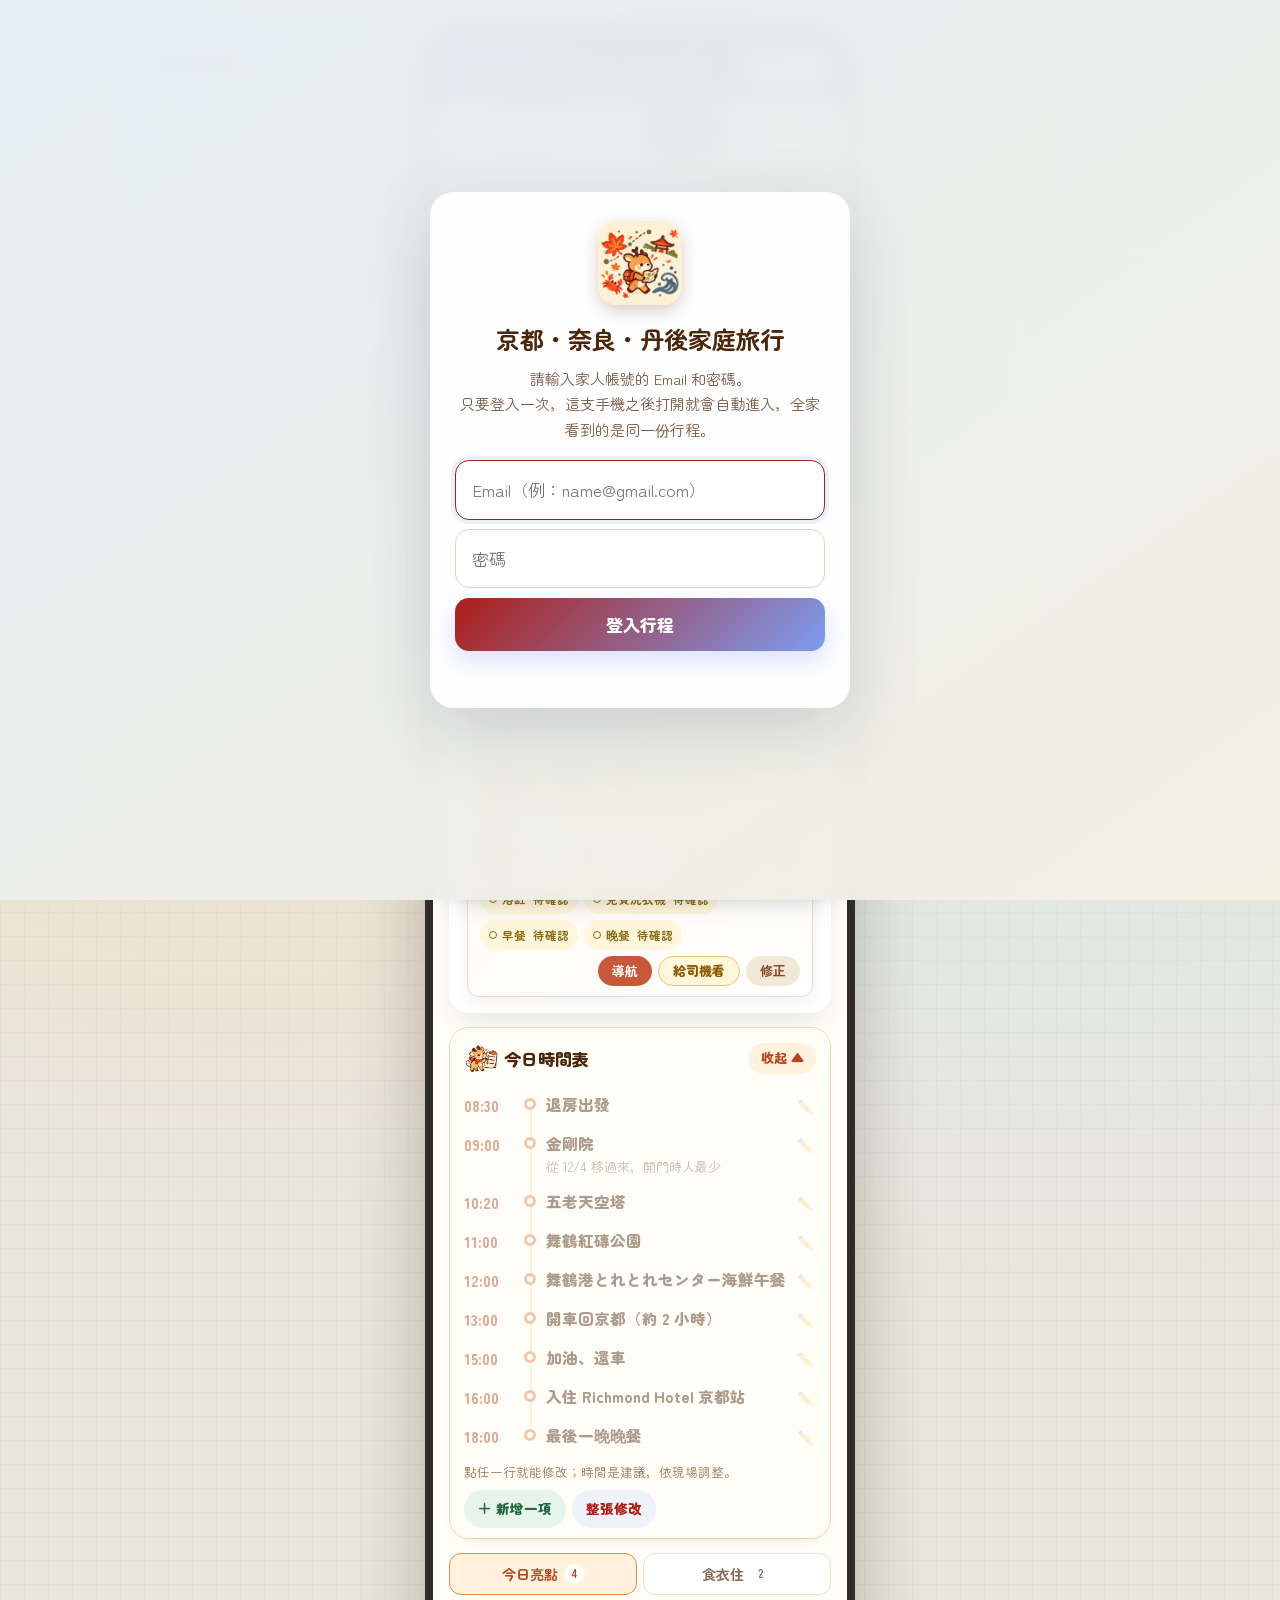
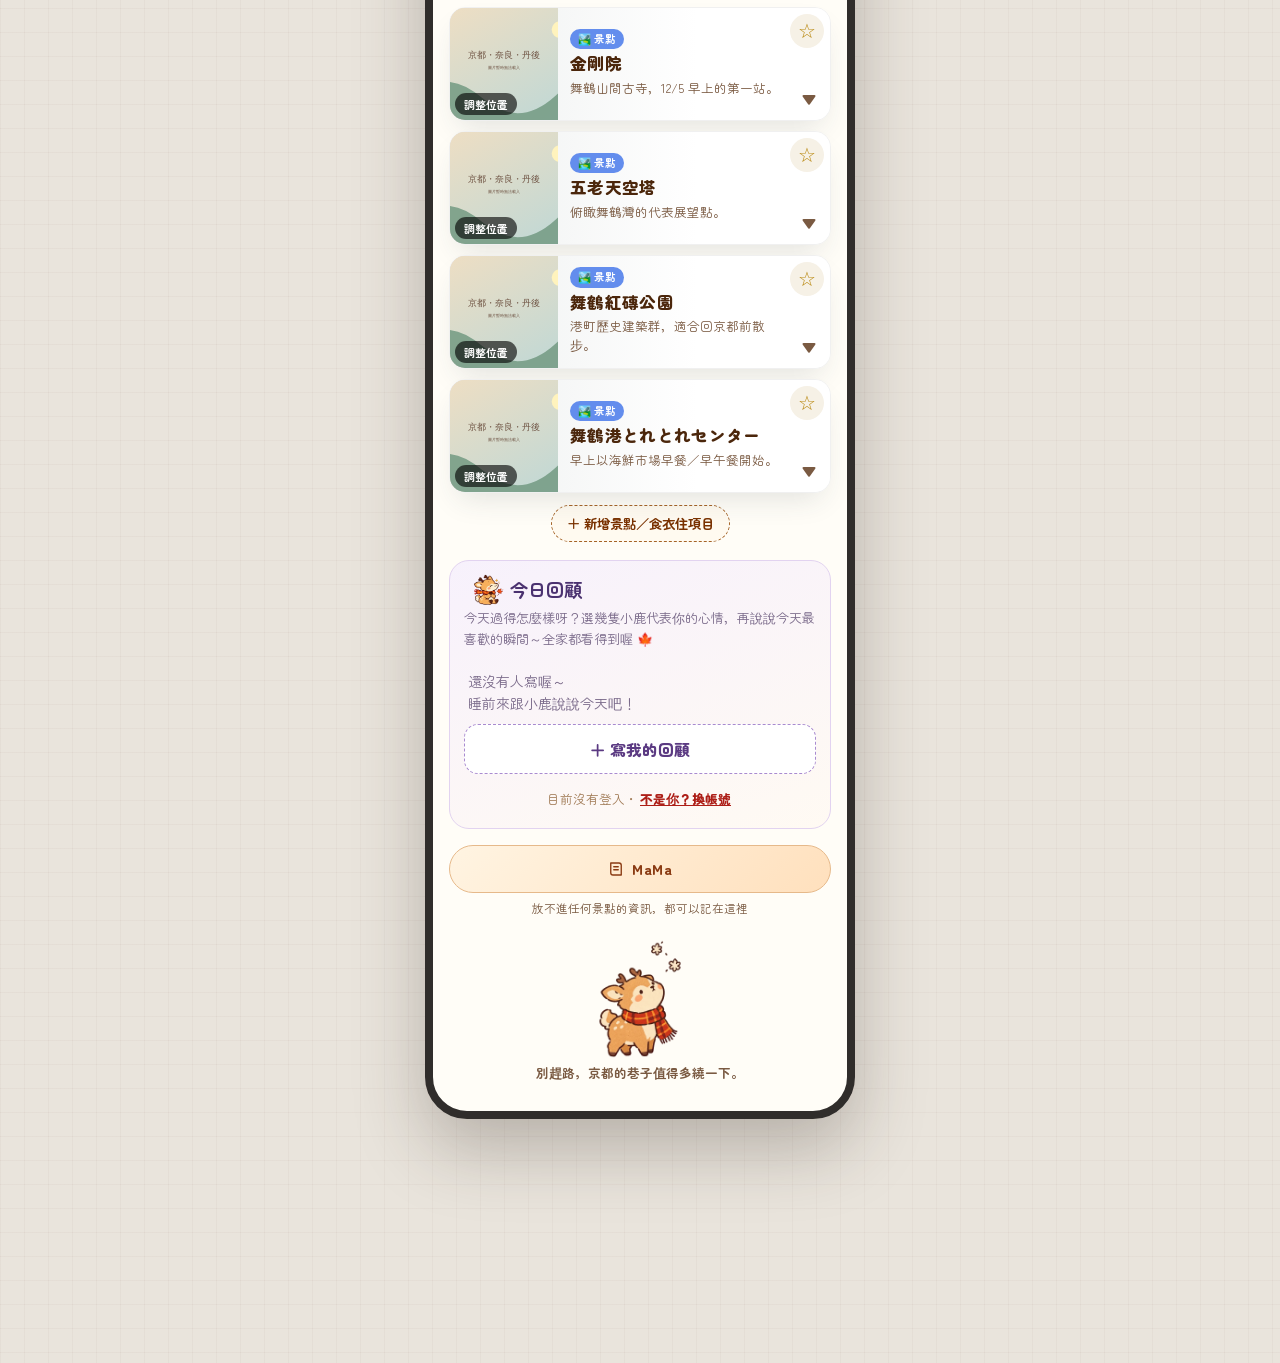
==== index.html @ 3617e95e "還原 v102：挪威網站不放在京都網站裡 Co-Authored-By: Claude Opus 5.5 <noreply@anthropic.com> Claude-Session: https:/" ====
<!DOCTYPE html>
<html lang="zh-Hant">
<head>
<meta charset="UTF-8">
<meta name="viewport" content="width=device-width, initial-scale=1.0, viewport-fit=cover">
<meta name="theme-color" content="#fdedd5">
<script>try{if((window.matchMedia&&matchMedia("(display-mode: standalone)").matches)||navigator.standalone||/[?&]splash=1/.test(location.search))document.documentElement.classList.add("show-splash");}catch(e){}</script>
<link rel="manifest" href="manifest.webmanifest">
<link rel="icon" type="image/png" sizes="64x64" href="images/favicon.png">
<link rel="apple-touch-icon" href="images/apple-touch-icon.png">
<meta name="mobile-web-app-capable" content="yes">
<meta name="apple-mobile-web-app-capable" content="yes">
<meta name="apple-mobile-web-app-title" content="京丹雅行">
<meta name="apple-mobile-web-app-status-bar-style" content="default">
<meta name="format-detection" content="telephone=no">
<title>京丹雅行・紅葉海岸十日慢旅</title>
<meta name="description" content="京都、奈良、京丹後與舞鶴 10 日慢旅行程，含紅葉機動方案、每日景點、天氣、行李與家人共享。">
<meta property="og:title" content="京丹雅行・紅葉海岸十日慢旅">
<meta property="og:description" content="京都・奈良・丹後 10 日慢旅行程與家人共享指南。">
<meta property="og:type" content="website">
<link rel="preconnect" href="https://fonts.googleapis.com">
<link href="https://fonts.googleapis.com/css2?family=Zen+Maru+Gothic:wght@400;500;700;900&family=Zen+Kaku+Gothic+New:wght@400;500;700&display=swap" rel="stylesheet">
<link rel="stylesheet" href="style.css?v=101">
<link rel="stylesheet" href="splash.css?v=101">
</head>
<body class="family-locked">

<div id="familyGate" class="family-gate" aria-hidden="false">
  <div class="family-gate-card">
    <img class="family-gate-img" src="images/icon-192.png" alt="京丹雅行" width="84" height="84">
    <h2>京都・奈良・丹後家庭旅行</h2>
    <p>請輸入家人帳號的 Email 和密碼。<br>只要登入一次，這支手機之後打開就會自動進入，全家看到的是同一份行程。</p>
    <input id="familyGateEmail" type="email" inputmode="email" autocomplete="username" placeholder="Email（例：name@gmail.com）" aria-label="Email">
    <input id="familyGateInput" type="password" autocomplete="current-password" placeholder="密碼" aria-label="密碼">
    <button id="familyGateButton" type="button">登入行程</button>
    <button id="offlineGateButton" class="family-offline-button" type="button" hidden>先看行程（暫時不同步）</button>
    <div id="familyGateError" class="family-gate-error" role="alert"></div>
  </div>
</div>

<aside id="desktopWorkbench" class="desktop-workbench" aria-label="桌機預覽與編輯工具">
  <div class="workbench-title">桌機手機預覽</div>
  <div class="workbench-sub">畫面與手機使用時保持相同寬度與操作邏輯。</div>
  <div class="workbench-label">顯示模式</div>
  <div class="workbench-segment">
    <button type="button" data-ui-mode="edit" onclick="setUiMode('edit')">✎ 編輯</button>
    <button type="button" data-ui-mode="travel" onclick="setUiMode('travel')">旅行</button>
  </div>
  <div class="workbench-label">預覽寬度</div>
  <div class="workbench-segment preview-size-segment">
    <button type="button" data-preview-width="390" onclick="setPreviewWidth(390)">390</button>
    <button type="button" data-preview-width="430" onclick="setPreviewWidth(430)">430</button>
  </div>
  <label class="desktop-search-label" for="globalSearchDesktop">搜尋全部行程</label>
  <div class="global-search-input-wrap">
    <span>⌕</span><input id="globalSearchDesktop" type="search" placeholder="景點、餐廳、住宿…" oninput="runGlobalSearch(this.value)">
  </div>
  <div id="globalSearchResultsDesktop" class="global-search-results"></div>
</aside>

<div class="app">

  <!-- Header -->
  <div class="header hero" id="main-header">
    <div class="header-top">
      <div class="header-status">
        <div class="net-status" id="netStatus"><span class="net-dot online"></span><span class="net-txt">線上</span></div>
        <div class="cloud-sync-status" id="cloudSyncStatus">☁️ 同步中</div>
      </div>
      <div class="header-tools">
        <button type="button" class="ht-btn ht-fav" id="favCorner" onclick="openMarksPanel('fav')" aria-label="收藏與預約">★<span class="ht-badge" id="favBadge" style="display:none"></span></button>
        <button type="button" class="ht-pill" id="modeBtn" onclick="toggleUiMode()">旅行</button>
        <button type="button" class="ht-pill" id="sizeBtn" onclick="toggleTextSize()">標準字</button>
        <button type="button" class="ht-btn" onclick="openToolsSheet()" aria-label="工具與設定">⚙️</button>
      </div>
    </div>
    <div class="header-title">
      <div class="eyebrow">KYOTO · NARA · TANGO, JAPAN</div>
      <h1>京丹雅行<small>紅葉、古都與海岸的十日慢旅</small></h1>
    </div>
    <div class="header-dates-row"><div class="dates">2026.11.27 出發 – 12.06 抵台・10天9夜</div></div>
    <span id="spotCount" hidden>--</span>
  </div>

  <!-- ================= ITINERARY VIEW ================= -->
  <div class="view active" id="view-itinerary">
    <div class="mobile-global-search">
      <div class="global-search-input-wrap"><span>⌕</span><input id="globalSearchMobile" type="search" placeholder="搜尋全部 10 天行程…" oninput="runGlobalSearch(this.value)"></div>
      <div id="globalSearchResultsMobile" class="global-search-results"></div>
    </div>
    <div class="day-tools" id="dayTools" role="tablist" aria-label="當日工具"></div>
    <div class="day-scroll" id="dayScroll"></div>
    <div id="dayContent"></div>
  </div>

  <!-- ================= ROUTE MAP VIEW ================= -->
  <div class="view" id="view-route">
    <div class="map-wrap" style="margin-top:0; padding-bottom:24px;">
      <h3 class="page-title"><img src="images/nav-route.webp" alt="" width="34" height="34"> 京都・奈良・丹後 10 日移動路線</h3>
      
      <div id="kyotoTangoRouteMap" class="svg-map-container" style="position:relative;">
        <img id="handDrawnMapImg" src="images/map.webp" alt="京都、奈良、龜岡、京丹後、天橋立與舞鶴 10 日紅葉慢旅行程手繪地圖" loading="lazy" class="route-main-image" onclick="openAttachModal('images/map.webp')">
        <div id="mapFallback" style="display:none; padding:24px 16px; border:2px dashed #c9e2e9; border-radius:var(--r-md); background:#f7fbfd; text-align:center;">
          <p style="font-size:13px; color:#2f3a4a; font-weight:700; line-height:1.6; margin-top:0;">⚠️ 找不到地圖圖片！<br><span style="font-size:11px; font-weight:400;">請點擊下方按鈕手動選擇：</span></p>
          <input type="file" id="mapUploader" style="display:none;" accept="image/*" onchange="loadLocalMap(event)">
          <button onclick="document.getElementById('mapUploader').click()" style="background:var(--blue); color:#fff; border:none; padding:10px 20px; border-radius:999px; font-size:12px; font-weight:700; cursor:pointer;">📁 手動載入圖片</button>
        </div>
      </div>
      <div class="map-zoom-hint">點擊手繪地圖可全螢幕放大</div>
      <a href="https://www.google.com/maps/dir/Kyoto/Nara/Kameoka/Kyotango/Amanohashidate/Maizuru/Kyoto" target="_blank" rel="noopener" class="btn btn-map" style="display:flex; margin-top:12px; text-decoration:none;">🗺️ 在 Google 地圖開啟主要路線</a>
    </div>

    <!-- Flights -->
    <div class="section-card">
      <h3>✈️ 飛航與主要交通</h3>
      <div class="flight-box"><div class="ftitle">🛫 去程 TPE → KIX</div><div class="flight-row"><span>日期</span><span>2026.11.27</span></div><div class="flight-row"><span>時間</span><span>08:05 → 11:35</span></div><div class="flight-row"><span>接續</span><span>HARUKA 前往京都站</span></div></div>
      <div class="flight-box"><div class="ftitle">🛬 回程 KIX → TPE</div><div class="flight-row"><span>日期</span><span>2026.12.06</span></div><div class="flight-row"><span>時間</span><span>19:00 → 21:19</span></div><div class="flight-row"><span>建議</span><span>15:00 前從京都站出發</span></div></div>
      <div class="source-note">※ 航班、HARUKA 與租車時間仍以最終票券為準。</div>
    </div>

    <!-- Docs -->
    <details class="section-card compact-section voucher-section">
      <summary class="compact-section-summary"><div><h3>行程票券與住宿總匯</h3><div class="sub">住宿、航班、租車與預約憑證</div></div><em>展開</em></summary>
      <div class="compact-section-body"><div id="docsListWrap" class="voucher-list"></div></div>
    </details>

    <!-- Driving -->
    <details class="section-card compact-section transport-section">
      <summary class="compact-section-summary"><div><h3>交通提醒</h3><div class="sub">各日搭乘與自駕提醒、官方連結</div></div><em>展開</em></summary>
      <div class="compact-section-body">
      <div class="sub" style="margin-bottom:12px;">依日期分成大眾交通與自駕兩階段；連結已於 2026/8/4 逐一開啟核對，並優先使用營運單位官方頁面。</div>
      <details class="transport-principles">
        <summary class="transport-principles-head"><img class="tp-ic" src="images/nav-route.webp" alt="" width="34" height="34"><div><small>4 人慢旅行共通設定</small><h4>票券、叫車與搭乘原則</h4></div><em>展開</em></summary>
        <div class="transport-principles-body">
        <ul><li>全程準備 ICOCA，日常路段直接刷卡最靈活。</li><li>KIX 往返京都各買一張 HARUKA 優惠票；特急車票與基本乘車券依購票畫面確認。</li><li>GO Taxi 為主，Uber、DiDi、京都 MK App 備用；優先在飯店門口、便利商店、主要道路或車站前叫車。</li><li>4 人無大型行李通常可搭一般轎車；4 個大型行李箱需大型車或拆成兩台。</li><li>寺院山門、狹窄巷道與山區較難停車或叫車，先走到大路再定位。</li><li>紅葉旺季計程車實際費用可能比估算高 10%–30%；公車與列車班次於出發前一個月再確認。</li></ul>
        <div class="transport-link-row"><a href="https://www.westjr.co.jp/travel-information/tc/train-usage-guide/howto/guide/" target="_blank" rel="noopener">HARUKA／ICOCA 搭乘指南</a><a href="https://www.westjr.co.jp/travel-information/tc/plan-your-trip/routes-schedule/" target="_blank" rel="noopener">JR 路線・時刻表</a><a href="https://go.goinc.jp/area" target="_blank" rel="noopener">GO Taxi 對應區域</a><a href="https://support.go.goinc.jp/hc/ja/articles/25883285712281" target="_blank" rel="noopener">GO 迎車／手配費</a></div>
        </div>
      </details>
      <div id="transportQuickNav" class="transport-quick-nav" aria-label="交通日期快速索引"></div>
      <div class="transport-grid">
        <article class="transport-card"><div class="transport-day">D1</div><div><h4>關西機場 → 京都站</h4><p>HARUKA 直達京都站。官網可查購票／領票方式、關西機場站動線、即時運行與京都站站內圖。</p><div class="transport-link-row"><a href="https://www.westjr.co.jp/travel-information/tc/train-usage-guide/howto/guide/" target="_blank" rel="noopener">機場搭車指南</a><a href="https://www.westjr.co.jp/travel-information/tc/plan-your-trip/routes-schedule/" target="_blank" rel="noopener">JR 時刻・運行</a></div></div></article>
        <article class="transport-card"><div class="transport-day">D2</div><div><h4>大原／高雄／鞍馬三選一</h4><p>大原查京都巴士 19／特16／特17；高雄查 JR 巴士高雄京北線 47–49；鞍馬查叡山電車。2026/4 高雄線已改點，秋季特定日班次改為臨時增班，出發前必須重查。</p><div class="transport-link-row"><a href="https://www.kyotobus.jp/route/timetable/" target="_blank" rel="noopener">京都巴士時刻</a><a href="https://nishinihonjrbus.co.jp/news/detail/2043" target="_blank" rel="noopener">高雄線 2026 改點</a><a href="https://eizandensha.co.jp/" target="_blank" rel="noopener">叡山電車</a></div></div></article>
        <article class="transport-card"><div class="transport-day">D3</div><div><h4>東山</h4><p>計程車直達永觀堂晨間貸切，之後步行串接南禪寺、天授庵、無鄰菴與岡崎午餐；午後搭計程車上真如堂，再步行到金戒光明寺。紅葉旺季減少依賴容易塞車的市巴士。</p><div class="transport-link-row"><a href="https://www2.city.kyoto.lg.jp/kotsu/webguide/" target="_blank" rel="noopener">京都交通指南</a></div></div></article>
        <article class="transport-card"><div class="transport-day">D4</div><div><h4>修學院 → 宇治 → 奈良</h4><p>依已排定動線：洛北段以計程車減少轉乘，回飯店取行李後由京都站搭 JR 奈良線至宇治、奈良；不再把京阪列為主線。</p><div class="transport-link-row"><a href="https://www.westjr.co.jp/travel-information/tc/plan-your-trip/routes-schedule/" target="_blank" rel="noopener">JR 路線・時刻</a><a href="https://www.narakotsu.co.jp/" target="_blank" rel="noopener">奈良交通</a></div></div></article>
        <article class="transport-card"><div class="transport-day">D5</div><div><h4>龜岡／保津川／嵐山</h4><p>官網可查預約、費用、時刻與停航；目前公告所需約 2 小時，暴風雨或增水會停航。停航時改搭 JR 嵯峨野線。</p><div class="transport-link-row"><a href="https://www.hozugawakudari.jp/tickets" target="_blank" rel="noopener">預約・費用・時刻</a><a href="https://www.hozugawakudari.jp/" target="_blank" rel="noopener">當日營運</a><a href="https://www.westjr.co.jp/travel-information/tc/plan-your-trip/routes-schedule/" target="_blank" rel="noopener">JR 雨風備案</a></div></div></article>
        <article class="transport-card"><div class="transport-day">D5–D9</div><div><h4>龜岡・丹波・丹後・舞鶴自駕</h4><p>12/1 奈良取車、12/5 京都還車。山路、海岸風與低溫路況需保留緩衝，並確認冬季胎與保險內容。</p><div class="transport-link-row"><a href="https://www.jartic.or.jp/" target="_blank" rel="noopener">日本道路交通情報</a><a href="https://www.tankai.jp/" target="_blank" rel="noopener">丹後海陸交通</a></div></div></article>
        <article class="transport-card"><div class="transport-day">D8</div><div><h4>天橋立</h4><p>府中側與文珠側只選一岸；出發前查纜車、單軌、吊椅營業與強風停駛公告。若臨時改大眾運輸，可由丹海與丹鐵官網查詢。</p><div class="transport-link-row"><a href="https://www.tankai.jp/trip/" target="_blank" rel="noopener">傘松公園／丹海</a><a href="https://www.viewland.jp/" target="_blank" rel="noopener">View Land</a><a href="https://trains.willer.co.jp/" target="_blank" rel="noopener">京都丹後鐵道</a></div></div></article>
        <article class="transport-card"><div class="transport-day">D10</div><div><h4>京都站 → 關西機場</h4><p>13:15 左右由下鴨神社叫車回飯店，取行李後搭 15:00–15:30 間 HARUKA；19:00 起飛。官網同時可查即時誤點。</p><div class="transport-link-row"><a href="https://www.westjr.co.jp/travel-information/tc/plan-your-trip/routes-schedule/" target="_blank" rel="noopener">HARUKA 時刻・運行</a></div></div></article>
      </div>
      </div>
    </details>

    <!-- Live road / driving -->
    <details class="section-card compact-section live-section">
      <summary class="compact-section-summary"><div><h3>自駕即時路況</h3><div class="sub">D5–D9 自駕前後使用</div></div><em>展開</em></summary>
      <div class="compact-section-body">
      <div class="sub" style="margin-bottom:12px;">連結為官方頁面，內容與判斷規則都可以在編輯模式修改、刪除或新增。</div>
      <div id="liveRoadWrap"></div>
      </div>
    </details>
  </div>

  <!-- ================= GUIDE VIEW ================= -->
  <div class="view" id="view-guide">

    <div class="section-card todo-section" id="todoSection">
      <button type="button" class="todo-head" id="todoHead" aria-expanded="true" onclick="toggleTodoSection()"><h3>✅ 出發前待辦</h3><span class="todo-peek" id="todoPeek"></span><span class="todo-hint"><span class="tl-when-open">收起 ▲</span><span class="tl-when-closed">展開 ▼</span></span></button>
      <div class="todo-body">
      <div class="sub">全家共用：誰勾了完成，大家都看得到。可以自己新增、修改日期與備註（預約編號、網址等）。</div>
      <div id="todoListWrap"></div>
      </div>
    </div>

    <div class="section-card">
      <h3><img class="h-ic" src="images/nav-guide.webp" alt="" width="28" height="28"> 行李打包清單<img class="h-art" src="images/deer-suitcase.webp" alt="" width="58" height="47"></h3>
      <div class="sub">京都 11 月底至 12 月初早晚偏冷，山區與丹後海岸風更強，建議洋蔥式穿搭。點擊項目可勾選完成。</div>
      <div id="packListWrap"></div>
    </div>

    <div class="section-card">
      <h3><img class="h-ic" src="images/nav-shopping.webp" alt="" width="28" height="28"> 京都・丹後購物清單</h3>
      <div class="sub">記得預留行李空間＆秤重額度。您可以自行上傳商品截圖！</div>
      <div id="shopListWrap"></div>
    </div>

    <div class="section-card">
      <h3>📋 旅遊規範與提醒</h3>
      <div class="sub">您可以自行新增行前準備規範或攜帶物品注意事項，並附上截圖（如海關申報單範例）。</div>
      <div id="rulesListWrap"></div>
    </div>


    <div class="section-card edit-only" id="surpriseAdmin">
      <h3>小驚喜內容庫</h3>
      <div class="sub">點畫面角落偶爾探頭的小動物，會出現這裡的小知識、笑話或旅程照片；同一個帳號會盡量不重複，全部看過一輪才重新開始。</div>
      <div id="surpriseAdminWrap"></div>
    </div>

  </div>

  <!-- ================= WEATHER VIEW ================= -->
  <div class="view" id="view-weather">
    <div class="section-card" style="margin-bottom:14px;">
      <h3><img class="h-ic" src="images/nav-weather.webp" alt="" width="28" height="28"> 即時氣象與紅葉季穿搭指南</h3>
      <div class="sub">以日本氣象廳（JMA）模式的預報數值顯示京都、奈良、丹後與舞鶴的氣溫、風雨與穿搭建議；每個地點下方都有 tenki.jp 逐時／10 天預報連結。</div>
      <div class="add-row" style="margin-bottom:10px;">
        <button onclick="loadLiveWeather()" style="flex:1; background:var(--blue); color:#fff; border:none; border-radius:999px; padding:10px 0; font-family:inherit; font-weight:700; font-size:12.5px; cursor:pointer; box-shadow:var(--shadow-sm);">🔄 取得最新即時氣象與穿搭</button>
      </div>
      <div id="rainAlertBox"></div>
      <div class="wc-tools"><button type="button" onclick="weatherExpandAll(true)">全部展開</button><button type="button" onclick="weatherExpandAll(false)">全部收合</button></div>
      <div id="liveWeatherList"></div>
      <div class="source-note" id="liveWeatherTime">即時資料尚未更新</div>
    </div>


    <div class="section-card" style="margin-bottom:14px;">
      <h3>🍁 紅葉前線與我的地圖</h3>
      <div class="sub">紅葉進度每年受氣溫與降雨影響，請在出發前 2–3 天以多個來源交叉確認。也可以上傳自己截取的紅葉前線地圖，點圖即可放大。</div>
      <div class="foliage-links">
        <a href="https://www.data.jma.go.jp/sakura/data/index.html" target="_blank" rel="noopener">日本氣象廳・楓紅葉觀測</a>
        <a href="https://ja.kyoto.travel/flower/momiji/" target="_blank" rel="noopener">京都觀光 Navi 紅葉だより</a>
        <a href="https://weathernews.jp/koyo/" target="_blank" rel="noopener">Weathernews 紅葉情報</a>
        <a href="https://tenki.jp/kouyou/" target="_blank" rel="noopener">tenki.jp 紅葉見頃</a>
        <a href="https://koyo.walkerplus.com/" target="_blank" rel="noopener">Walkerplus 紅葉名所</a>
      </div>
      <div id="foliageMapGallery" class="foliage-map-gallery"></div>
      <button class="foliage-upload-btn" onclick="document.getElementById('foliageMapFile').click()">📷 上傳紅葉前線地圖</button>
      <input type="file" id="foliageMapFile" accept="image/*" multiple style="display:none" onchange="handleFoliageMapUpload(event)">
    </div>
    <div class="section-card" style="margin-bottom:14px;">
      <h3>🌧️ 雨雲與天氣圖</h3>
      <div class="sub">Windy 圖層可查看京都府、奈良與丹後的雲雨、風向與體感變化；日本氣象廳按鈕則連到官方即時雨雲雷達。</div>
      <div class="add-row" style="margin-bottom:10px;">
        <button onclick="refreshRainRadar()" style="flex:1; background:var(--blue); color:#fff; border:none; border-radius:999px; padding:10px 0; font-family:inherit; font-weight:700; font-size:12.5px; cursor:pointer; box-shadow:var(--shadow-sm);">🔄 重新整理雲圖</button>
      </div>
      <div id="rainRadarMap" class="windy-embed-wrap"></div>
      <div class="source-note" id="rainRadarTime">衛星雲圖尚未更新</div>
      <a href="https://www.jma.go.jp/bosai/realtimerad/" target="_blank" rel="noopener" style="display:block; text-align:center; margin-top:10px; background:#fff; border:1.5px solid var(--blue); color:var(--blue); border-radius:999px; padding:10px 0; font-family:inherit; font-weight:700; font-size:12.5px; text-decoration:none;">🔗 查看日本氣象廳雨雲雷達（另開新分頁）</a>
    </div>
  </div>

  <!-- Bottom Nav -->
  <div class="bottom-nav" role="tablist">
    <button class="nav-btn active" onclick="setTab('itinerary')"><img class="nav-img" src="images/nav-itinerary.webp" alt="" width="34" height="34"><span class="lb">行程</span></button>
    <button class="nav-btn" onclick="setTab('route')"><img class="nav-img" src="images/nav-route.webp" alt="" width="34" height="34"><span class="lb">環線</span></button>
    <button class="nav-btn" onclick="setTab('guide')"><img class="nav-img" src="images/nav-guide.webp" alt="" width="34" height="34"><span class="lb">指南</span></button>
    <button class="nav-btn" onclick="setTab('weather')"><img class="nav-img" src="images/nav-weather.webp" alt="" width="34" height="34"><span class="lb">天氣</span></button>
  </div>
</div>

<div id="undoToast" class="undo-toast" role="status" aria-live="polite" hidden>
  <span id="undoToastText">已刪除</span>
  <button id="undoToastButton" type="button">復原</button>
</div>

<!-- Modal for Images -->
<div class="attach-modal" id="attachModal" onclick="closeAttachModal()">
  <button class="attach-modal-close" onclick="event.stopPropagation(); closeAttachModal()">✕</button>
  <img id="attachModalImg" src="" onclick="event.stopPropagation()">
</div>

<!-- Modal for editing a spot's info all at once -->
<div class="spot-edit-modal" id="spotEditModal" onclick="if(event.target===this)closeSpotEditModal()">
  <div class="spot-edit-modal-card" onclick="event.stopPropagation()">
    <div class="spot-edit-modal-head">
      <h3>✎ 編輯景點資訊</h3>
      <button class="spot-edit-modal-close" onclick="closeSpotEditModal()">✕</button>
    </div>
    <div class="spot-edit-modal-body">
      <label class="spot-edit-field">
        <span>景點名稱</span>
        <input type="text" id="editSpotName" placeholder="景點名稱">
      </label>
      <label class="spot-edit-field">
        <span>簡介（標題下方一行）</span>
        <input type="text" id="editSpotDesc" placeholder="一句話簡介">
      </label>
      <label class="spot-edit-field">
        <span>內文簡介（點開卡片後顯示的完整段落）</span>
        <textarea id="editSpotFullDesc" rows="4" placeholder="展開後顯示的完整介紹"></textarea>
      </label>
      <label class="spot-edit-field">
        <span>建議停留時間</span>
        <input type="text" id="editSpotDur" placeholder="例：約 1–1.5 小時（清空＝刪除）">
      </label>
      <label class="spot-edit-field">
        <span>營業／開放時間</span>
        <input type="text" id="editSpotHours" placeholder="例：09:00–17:00，週一公休">
      </label>
      <label class="spot-edit-field">
        <span>重要提點／門票</span>
        <textarea id="editSpotNote" rows="2" placeholder="門票資訊、注意事項..."></textarea>
      </label>
      <label class="spot-edit-field">
        <span>評論與資訊</span>
        <textarea id="editSpotInfo" rows="2" placeholder="這個景點的一句話心得或攻略"></textarea>
      </label>
      <div id="hotelAmenityFields" class="hotel-amen-fields" style="display:none;">
        <div class="hotel-amen-title">🏨 住宿設施</div>
        <label class="spot-edit-field"><span>浴缸</span><select id="editAmen_bath"><option value="">待確認</option><option value="yes">有浴缸</option><option value="no">無浴缸</option></select></label>
        <label class="spot-edit-field"><span>免費洗衣機</span><select id="editAmen_laundry"><option value="">待確認</option><option value="yes">有免費洗衣機</option><option value="no">無免費洗衣機</option></select></label>
        <label class="spot-edit-field"><span>早餐</span><select id="editAmen_breakfast"><option value="">待確認</option><option value="yes">有早餐</option><option value="no">無早餐</option></select></label>
        <label class="spot-edit-field"><span>晚餐</span><select id="editAmen_dinner"><option value="">待確認</option><option value="yes">有晚餐</option><option value="no">無晚餐</option></select></label>
      </div>
      <label class="spot-edit-field">
        <span>導航位置（可貼 Google Maps 分享網址、地址、經緯度或搜尋關鍵字）</span>
        <input type="text" id="editSpotMapQuery" placeholder="未填時使用景點名稱">
      </label>
    </div>
    <div class="spot-edit-modal-actions">
      <button class="spot-edit-reset" onclick="resetSpotEditModal()">還原全部為預設</button>
      <button class="spot-edit-save" onclick="saveSpotEditModal()">💾 儲存</button>
    </div>
  </div>
</div>

<input type="file" id="restoreFile" accept="application/json,.json" style="display:none" onchange="restoreBackupFile(event)">

<script src="app.js?v=101"></script>


<div id="kyotoSplash" class="splash" hidden aria-label="京丹雅行載入中">
  <button class="splash__skip" type="button">略過</button>
  <div class="splash__stage">
    <div class="splash__sun"></div>
    <img class="splash__deer splash__deer--travel" src="images/splash-deer-suitcase.webp" alt="小鹿拖著行李出發">
    <div class="splash__map-wrap">
      <img class="splash__deer splash__deer--map" src="images/splash-deer-map.webp" alt="小鹿查看旅行地圖">
    </div>
    <img class="splash__deer splash__deer--wakeup" src="images/splash-deer-wakeup.webp" alt="小鹿睡醒伸懶腰">
    <i class="leaf leaf--1"></i><i class="leaf leaf--2"></i><i class="leaf leaf--3"></i><i class="leaf leaf--4"></i>
    <div class="splash__title"><strong>京丹雅行</strong><span>京都・奈良・京丹後</span></div>
  </div>
</div>
<script src="splash.js?v=101"></script>
</body>
</html>
---- style.css ----
:root{
  --sky:#D0F4FC; --orange:#FC7D2E; --maple-brown:#A56428; --maple-red:#AD1E17;
  --mist:#D2D4D2; --gold-pale:#F9DD90; --gold:#F3AF11; --wood:#7A3201;
  --yellow:#F3AF11; --blue:#AD1E17; --pale:#F9DD90; --teal:#A56428; --lime:#FC7D2E; --sand:#FFF5D8;
  --ink:#4B260B; --ink-soft:#7A5A42; --cream:#FFFDF7; --card:#ffffff; --line:#E7D4BC;
  --coral:#FC7D2E; --mint:#D0F4FC;
  --shadow: 0 14px 30px -10px rgba(47,58,74,.15);
  --shadow-sm: 0 4px 12px -6px rgba(47,58,74,.12);
  --r-lg: 20px; --r-md: 16px; --r-sm: 10px;
}
*{box-sizing:border-box; -webkit-tap-highlight-color:transparent;}
html,body{ margin:0; padding:0; scroll-behavior: smooth; -webkit-font-smoothing: antialiased; }
body{
  font-family:'Zen Maru Gothic','Zen Kaku Gothic New',sans-serif;
  background: radial-gradient(circle at 12% 8%, rgba(249,221,144,.42), transparent 42%),
              radial-gradient(circle at 90% 4%, rgba(208,244,252,.55), transparent 38%),
              linear-gradient(180deg,#fffdf7 0%,#fff8e8 100%);
  color:var(--ink); min-height:100vh; padding-bottom:110px;
}
.app{max-width:480px; margin:0 auto; position:relative; min-height:100vh;}

/* ---------- Header ---------- */
.header{
  padding:22px 20px 18px; border-radius:0 0 32px 32px; color:#fff;
  box-shadow: var(--shadow); position:relative; overflow:hidden;
  transition: background-image 0.5s ease-in-out;
}
.header::after{ content:"🍁"; position:absolute; right:-10px; bottom:-30px; font-size:120px; opacity:.12; transform:rotate(-8deg); }
.header .eyebrow{ font-size:12px; letter-spacing:.14em; opacity:.85; font-weight:500; position:relative; z-index:2; }
.header h1{ margin:4px 0 10px; font-size:22px; font-weight:900; line-height:1.35; position:relative; z-index:2; }
.header .dates{
  display:inline-flex; align-items:center; gap:6px; background:rgba(255,255,255,.22);
  backdrop-filter:blur(4px); padding:6px 14px; border-radius:999px; font-size:13px; font-weight:500; position:relative; z-index:2;
}
.header .stat-row{ display:flex; gap:10px; margin-top:16px; position:relative; z-index:2; }
.header .stat b{display:block; font-size:16px;}
.header .stat span{font-size:10.5px; opacity:.85;}

/* ---------- Online/Offline Status ---------- */
.net-status{
  position:absolute; top:14px; right:16px; z-index:5;
  display:inline-flex; align-items:center; gap:5px;
  background:rgba(0,0,0,.22); backdrop-filter:blur(4px);
  padding:4px 10px 4px 8px; border-radius:999px;
  font-size:10px; font-weight:700; color:#fff; letter-spacing:.02em;
  transition:background .3s ease;
}
.net-status .net-dot{ width:7px; height:7px; border-radius:50%; display:inline-block; flex:none; }
.net-status .net-dot.online{ background:#5ee08a; box-shadow:0 0 5px #5ee08a; }
.net-status .net-dot.offline{ background:#FC7D2E; box-shadow:0 0 5px #FC7D2E; animation:pulseDot 1.6s ease-in-out infinite; }
@keyframes pulseDot{ 0%,100%{opacity:1;} 50%{opacity:.35;} }
.net-status.offline{ background:rgba(193,80,47,.55); }

/* ---------- Cloud Sync Status (家人共享同步狀態) ---------- */
.cloud-sync-status{
  position:absolute; top:44px; right:16px; z-index:5;
  display:none; align-items:center; gap:5px;
  background:rgba(83,129,236,.55); backdrop-filter:blur(4px);
  padding:4px 10px; border-radius:999px;
  font-size:10px; font-weight:700; color:#fff; letter-spacing:.02em;
}
.cloud-sync-status.sync-error{ background:rgba(193,80,47,.55); }

/* ---------- Smoother interactions ---------- */
button, .tab-btn, .day-chip, .btn, .guide-header, .sub-spot-header, .spot-subtab, .own-badge{
  touch-action: manipulation;
}
.tab-btn, .day-chip, .btn, .guide-card, .sub-spot-card, .guide-header .chevron, .sub-spot-header .chevron{
  will-change: transform;
  -webkit-backface-visibility: hidden;
  backface-visibility: hidden;
}
.tab-btn{ transition: background .22s cubic-bezier(.4,0,.2,1), transform .16s cubic-bezier(.4,0,.2,1); }
.day-chip{ transition: transform .2s cubic-bezier(.34,1.4,.64,1), box-shadow .2s ease, background .2s ease, border-color .2s ease; }
.guide-card{ contain: content; }
.sub-spot-card{ contain: content; }
.guide-details-wrap, .sub-spot-details-wrap{
  will-change: max-height;
  transition: max-height .38s cubic-bezier(.4,0,.2,1);
}
.btn:active, .day-chip:active, .tab-btn:active{ transition-duration: .08s; }

/* ---------- Tabs ---------- */
.tabbar-top{ display:flex; gap:4px; margin:16px 16px 6px; padding:4px; background:#fff; border-radius:999px; box-shadow:var(--shadow-sm); }
.tabbar-top button{
  flex:1; border:none; background:transparent; padding:8px 0; border-radius:999px; 
  font-family:inherit; font-size:12px; font-weight:700; color:var(--ink-soft); 
  cursor:pointer; transition:.2s; white-space: nowrap;
}
.tabbar-top button:active{transform: scale(.93);}
.tabbar-top button.active{ background:linear-gradient(135deg, var(--blue), #FC7D2E); color:#fff; box-shadow:var(--shadow-sm); }
.view{ display:none; padding:6px 16px 20px; animation:fade .3s ease; -webkit-overflow-scrolling: touch; }
.view.active{display:block;}
@keyframes fade{from{opacity:0; transform:translateY(6px);} to{opacity:1; transform:translateY(0);}}

/* ---------- Day selector ---------- */
.day-scroll{ display:flex; gap:8px; overflow-x:auto; padding:10px 2px 14px; scrollbar-width:none; -webkit-overflow-scrolling: touch; }
.day-scroll::-webkit-scrollbar{display:none;}
.day-chip{
  flex:0 0 auto; background:#fff; border:2px solid transparent; border-radius:16px;
  padding:8px 12px; text-align:center; cursor:pointer; box-shadow:var(--shadow-sm); min-width:56px; transition: transform .18s ease;
}
.day-chip:active{transform: scale(.92);}
.day-chip .d{font-size:15px; font-weight:900; color:var(--ink);}
.day-chip .m{font-size:9.5px; color:var(--ink-soft); font-weight:500;}
.day-chip.active{border-color:var(--blue); background:linear-gradient(160deg,var(--sand),var(--pale)); transform: translateY(-2px) scale(1.05); box-shadow:0 8px 16px -6px rgba(83,129,236,.35);}
.day-chip.active .d{color:var(--blue);}

/* ---------- Adjusted Day Headers ---------- */
.day-card-head{
  background:var(--card); border-radius:var(--r-lg); padding:16px 18px; box-shadow:var(--shadow); margin-bottom:14px;
  border-top: 4px solid transparent; border-image: linear-gradient(90deg, var(--yellow), var(--teal), var(--blue)) 1;
}
.day-card-head .region{font-size:18.5px; font-weight:900; color:var(--blue); letter-spacing:.02em; line-height:1.3;}
.day-card-head .drive-info{font-size:11px; font-weight:700; color:var(--teal); margin-top:6px; display:inline-block; background:#e8f6f4; padding:4px 10px; border-radius:8px;}
.day-card-head .gas-info{font-size:11px; font-weight:700; color:#c1502f; margin-top:6px; margin-left:4px; display:inline-block; background:#ffe1d6; padding:4px 10px; border-radius:8px;}
.day-card-head h2{margin:10px 0 10px; font-size:14px; font-weight:700; color:var(--ink); line-height:1.4;}
.day-desc-box{ font-size:12px; color:var(--ink-soft); margin-bottom:12px; line-height:1.6; padding:10px 12px; background:#f7f8f2; border-radius:8px; border-left:4px solid var(--blue); }
.weather-strip{ display:flex; align-items:center; gap:10px; background:linear-gradient(120deg,var(--pale),var(--sand)); border-radius:var(--r-sm); padding:10px 12px; margin-top:6px; }
.weather-strip .ico{font-size:22px;}
.weather-strip .txt{font-size:12px; color:var(--ink); line-height:1.5;}
.weather-strip b{font-size:14px; font-family:'Zen Kaku Gothic New', sans-serif;}
.stay-line{ margin-top:10px; font-size:12.5px; color:var(--ink-soft); display:flex; gap:6px; align-items:center; }
.stay-quick-card{margin-top:10px;padding:12px 13px;border:1px solid rgba(185,95,63,.22);border-radius:14px;background:linear-gradient(135deg,rgba(255,250,242,.96),rgba(255,255,255,.94));display:flex;align-items:center;gap:10px;box-shadow:0 5px 16px rgba(68,54,43,.07)}
.stay-quick-icon{font-size:23px;flex:none}.stay-quick-copy{min-width:0;flex:1}.stay-quick-copy small{display:block;color:var(--ink-soft);font-size:10.5px;font-weight:800}.stay-quick-copy strong{display:block;margin-top:2px;font-size:13px;line-height:1.35}.stay-quick-nav{flex:none;border:0;border-radius:999px;padding:8px 11px;background:var(--blue);color:#fff;text-decoration:none;font-size:11px;font-weight:900}

/* ---------- Spot Sub-tabs ---------- */
.spot-subtabs{ display:flex; background:#f4f6f0; border-bottom:1px solid var(--line); padding:4px 8px 0; gap:4px; border-radius:var(--r-lg) var(--r-lg) 0 0; }
.spot-subtab{ border:none; background:transparent; font-family:inherit; font-size:12px; font-weight:700; color:var(--ink-soft); padding:10px 14px; border-radius:10px 10px 0 0; cursor:pointer; transition:.2s; }
.spot-subtab.active{ background:var(--card); color:var(--blue); box-shadow:0 -4px 10px -4px rgba(0,0,0,0.05); }
.subtab-content{ display:none; }
.subtab-content.active{ display:block; padding-top: 14px; }

/* ---------- Apple Guide Style Spot Cards (Main Spots) ---------- */
.guide-card{ background:var(--card); border-radius:var(--r-lg); overflow:hidden; box-shadow:var(--shadow); margin-bottom:18px; border:1px solid #f0f0f0; transition: transform 0.2s ease, box-shadow 0.2s ease; }
.guide-card:active{ transform:scale(0.98); }
.guide-header{ height:240px; position:relative; display:flex; align-items:flex-end; background-size:cover; background-position:center; cursor:pointer; }
.guide-cover-img{position:absolute;inset:0;width:100%;height:100%;object-fit:cover;z-index:0;background:#e7dfd2}
.guide-header::before{ content:""; position:absolute; inset:0; background:linear-gradient(180deg, rgba(0,0,0,0) 40%, rgba(0,0,0,0.85) 100%); }
.guide-header-content{ position:relative; z-index:2; padding:16px; width:100%; color:#fff; }
.guide-header-content .cat-label{ display:inline-block; font-size:10px; font-weight:700; padding:4px 10px; border-radius:999px; margin-bottom:8px; backdrop-filter:blur(4px); }
.guide-header-content h3{ margin:0 0 4px; font-size:18px; font-weight:900; letter-spacing:0.02em; }
.guide-header-content p.short-desc{ margin:0; font-size:12px; opacity:0.9; line-height:1.4; display:-webkit-box; -webkit-line-clamp:2; -webkit-box-orient:vertical; overflow:hidden;}
.guide-header .chevron{ position:absolute; right:16px; bottom:16px; color:#fff; font-size:18px; font-weight:900; transition:transform 0.4s ease; }
.guide-card.open .chevron{ transform:rotate(180deg); }
.guide-details-wrap{ max-height:0; overflow:hidden; transition:max-height 0.4s ease; background:#fff; }
.guide-card.open .guide-details-wrap{ max-height:2500px; }
.guide-details{ padding:16px; }
.own-badge{ position:absolute; top:12px; left:12px; z-index:2; background:rgba(255,255,255,.92); color:#3a7a4f; font-size:10px; font-weight:700; padding:4px 10px; border-radius:999px; display:flex; align-items:center; gap:3px; box-shadow: var(--shadow-sm); cursor:pointer; }

/* Category Colors */
.cat-food{background-color:rgba(255,177,153,0.9); color:#fff;}
.cat-activity{background-color:rgba(84,185,172,0.9); color:#fff;}
.cat-shopping{background-color:rgba(209,211,44,0.9); color:#fff;}
.cat-attraction{background-color:rgba(83,129,236,0.9); color:#fff;}
.cat-hotel{background-color:rgba(201,164,236,0.9); color:#fff;}
.cat-transport{background-color:rgba(169,205,214,0.9); color:#fff;}
.guide-details p.full-desc{ margin:0 0 12px; font-size:13px; color:var(--ink); line-height:1.7; text-align:justify; }
.badges{display:flex; flex-wrap:wrap; gap:6px; margin-bottom:12px;}
.badge{font-size:11px; font-weight:700; padding:4px 10px; border-radius:999px; white-space:nowrap;}
.b-eat{background:#ffe1d6; color:#c1502f;} .b-buy{background:var(--sand); color:#7a6a1f;} .b-photo{background:#e1ecff; color:#3a5fc4;}
.info-grid{ display:grid; grid-template-columns:1fr 1fr; gap:8px; margin-bottom:12px; }
.info-item{ background:#f7f8f2; border-radius:var(--r-sm); padding:10px; }
.info-item.full-w{ grid-column: 1 / -1; }
.info-item .k{font-size:10px; color:var(--ink-soft); font-weight:500;}
.field-k-row{display:flex; align-items:center; justify-content:space-between; gap:6px;}
.field-edit-actions{display:inline-flex; gap:4px; flex:none;}
.field-edit-actions button{width:20px; height:20px; border:0; border-radius:50%; background:#fff; color:#a54f28; font-size:10px; cursor:pointer; display:inline-flex; align-items:center; justify-content:center; box-shadow:0 1px 2px rgba(0,0,0,.08);}
.field-add-btn{border:1px dashed #c1c8cf; background:transparent; color:#7A5A42; border-radius:999px; padding:4px 10px; font-family:inherit; font-size:.78rem; font-weight:700; cursor:pointer;}
.info-item .v{font-size:12px; font-weight:900; margin-top:2px; white-space:nowrap;}
.info-item.full-w .v{ white-space:normal; line-height:1.4;}
.tip-box{ background:linear-gradient(120deg,#fff9e0,#fff); border:1px dashed #e7d98a; border-radius:var(--r-sm); padding:10px 12px; font-size:12px; color:#7a6a1f; margin-bottom:12px; line-height:1.6; }
.tip-box b{color:#5c4d0f;}
.park-box{ background:#eef4ff; border-radius:var(--r-sm); padding:10px 12px; font-size:12px; color:#3a5fc4; margin-bottom:12px; line-height:1.6; }
.custom-info-box{ background:#fff0f5; border-left:4px solid #FC7D2E; border-radius:4px 8px 8px 4px; padding:10px 12px; font-size:12px; color:#4B260B; margin-bottom:12px; line-height:1.6; position:relative; }
.custom-info-box b{color:#c1502f;}
.note-edit-area{ margin-bottom:12px; }
.action-row{display:flex; gap:8px;}
.btn{ flex:1; border:none; border-radius:999px; padding:12px 0; font-family:inherit; font-size:12.5px; font-weight:900; cursor:pointer; display:flex; align-items:center; justify-content:center; gap:5px; text-decoration:none; transition: transform .15s ease; }
.btn:active{transform: scale(.94);}
.btn-map{background:linear-gradient(135deg,var(--blue),#FC7D2E); color:#fff; box-shadow:var(--shadow-sm);}
.btn-photo{background:#f2f3ec; color:var(--ink);}
.photo-strip{display:flex; gap:8px; margin-top:12px; flex-wrap:nowrap; overflow-x:auto; padding-bottom:4px; -webkit-overflow-scrolling:touch; scrollbar-width:none;}
.photo-strip::-webkit-scrollbar{display:none;}
.photo-item-wrap{position:relative; flex:0 0 auto;}
.photo-item-wrap img{width:72px; height:72px; object-fit:cover; border-radius:12px; box-shadow:var(--shadow-sm); border:1px solid #eee;}
.photo-remove{position:absolute; top:2px; right:2px; background:rgba(0,0,0,0.5); color:#fff; border:none; border-radius:50%; width:20px; height:20px; font-size:10px; cursor:pointer; z-index:2;}
.photo-move{position:absolute; bottom:2px; width:22px; height:22px; border-radius:50%; border:none; background:rgba(0,0,0,.55); color:#fff; font-size:13px; font-weight:900; line-height:1; cursor:pointer; display:flex; align-items:center; justify-content:center; z-index:2;}
.photo-move-l{left:2px;}
.photo-move-r{right:2px;}

/* Sub Spots */
.sub-spot-card{ background:#fff; border-radius:var(--r-md); margin-bottom:12px; box-shadow: 0 2px 10px rgba(0,0,0,0.04); border:1px solid #f0f0f0; overflow:hidden; }
.sub-spot-header{ display:flex; gap:12px; padding:14px; align-items:flex-start; flex-direction:column; cursor:pointer; transition:background 0.2s; position:relative; }
.sub-spot-header:active{ background:#f9f9f9; }
.sub-spot-header-content{ width:100%; padding-right:20px;}
.sub-spot-header-content h4{ margin:0 0 6px; font-size:18px; font-weight:900; color:var(--ink); }
.sub-spot-header-content p.short-desc{ margin:0 0 8px; font-size:11px; color:var(--ink-soft); line-height:1.5; display:-webkit-box; -webkit-line-clamp:2; -webkit-box-orient:vertical; overflow:hidden; }
.sub-spot-header .chevron{ position:absolute; right:14px; top:18px; font-size:16px; color:var(--ink-soft); transition:transform 0.4s ease; }
.sub-spot-card.open .chevron{ transform:rotate(180deg); }
.mini-photo-strip{ display:flex; gap:8px; overflow-x:auto; scrollbar-width:none; -webkit-overflow-scrolling:touch; width:100%; padding-bottom:2px;}
.mini-photo-strip::-webkit-scrollbar{display:none;}
.mini-photo-strip img{ width:56px; height:56px; object-fit:cover; border-radius:10px; flex-shrink:0; box-shadow:var(--shadow-sm); border:1px solid var(--line); cursor:pointer; }
.sub-spot-card .mini-photo-strip img{ width:78px; height:78px; }
.sub-spot-card .photo-item-wrap img{ width:130px; height:130px; }
.sub-spot-details p.full-desc{ margin:0 0 12px; font-size:12.5px; color:var(--ink); line-height:1.65; text-align:justify; }
.sub-spot-details-wrap{ max-height:0; overflow:hidden; transition:max-height 0.4s ease; }
.sub-spot-card.open .sub-spot-details-wrap{ max-height:1500px; }
.sub-spot-details{ padding:0 14px 16px; border-top:1px dashed #eee; margin-top:4px; padding-top:14px;}
.dish-tag{display:inline-block; background:#ffe1d6; color:#c1502f; font-size:11.5px; font-weight:700; padding:6px 12px; border-radius:8px; margin:0 0 12px 0; line-height:1.4;}

/* Modal */
.attach-modal{ position:fixed; inset:0; background:rgba(20,24,32,.95); display:none; align-items:center; justify-content:center; z-index:99999; padding:24px; opacity:0; transition:opacity 0.3s ease; }
.attach-modal.active{display:flex; opacity:1;}
.attach-modal img{max-width:100%; max-height:85vh; border-radius:16px; box-shadow:0 20px 40px rgba(0,0,0,.4); transform:scale(0.95); transition:transform 0.3s ease;}
.attach-modal.active img{transform:scale(1);}
.attach-modal-close{ position:absolute; top:30px; right:20px; background:rgba(255,255,255,.2); color:#fff; border:none; width:40px; height:40px; border-radius:50%; font-size:18px; cursor:pointer; backdrop-filter:blur(4px); }

/* Spot Edit Modal */
.spot-edit-modal{ position:fixed; inset:0; background:rgba(20,24,32,.72); display:none; align-items:center; justify-content:center; z-index:99999; padding:18px; opacity:0; transition:opacity .25s ease; }
.spot-edit-modal.active{display:flex; opacity:1;}
.spot-edit-modal-card{ width:min(440px,100%); max-height:88vh; overflow-y:auto; background:#fff; border-radius:20px; padding:18px; box-shadow:0 24px 60px rgba(20,24,32,.35); }
.spot-edit-modal-head{ display:flex; align-items:center; justify-content:space-between; margin-bottom:12px; }
.spot-edit-modal-head h3{ margin:0; font-size:16px; font-weight:900; color:var(--ink); }
.spot-edit-modal-close{ border:none; background:#f2f3ec; color:var(--ink-soft); width:30px; height:30px; border-radius:50%; font-size:13px; cursor:pointer; flex:none; }
.spot-edit-modal-body{ display:flex; flex-direction:column; gap:12px; }
.spot-edit-field{ display:flex; flex-direction:column; gap:5px; }
.spot-edit-field>span{ font-size:11.5px; font-weight:700; color:var(--ink-soft); line-height:1.4; }
.spot-edit-field input,.spot-edit-field textarea{ width:100%; box-sizing:border-box; border:1.5px solid var(--line); border-radius:10px; padding:9px 11px; font-family:inherit; font-size:13px; color:var(--ink); outline:none; resize:vertical; }
.spot-edit-field input:focus,.spot-edit-field textarea:focus{ border-color:var(--blue); box-shadow:0 0 0 3px rgba(83,129,236,.12); }
.spot-edit-modal-actions{ display:flex; gap:8px; margin-top:16px; }
.spot-edit-reset{ flex:none; border:none; background:transparent; color:var(--ink-soft); font-family:inherit; font-size:11.5px; font-weight:700; text-decoration:underline; cursor:pointer; padding:8px 4px; }
.spot-edit-save{ flex:1; border:none; background:linear-gradient(135deg,var(--blue),#FC7D2E); color:#fff; font-family:inherit; font-size:13.5px; font-weight:900; padding:11px 0; border-radius:12px; cursor:pointer; }

/* Guide */
.section-card{ background:var(--card); border-radius:var(--r-lg); padding:16px; margin-bottom:16px; box-shadow:var(--shadow); border:1px solid var(--line); }
.section-card h3{margin:0 0 4px; font-size:15.5px; font-weight:900; display:flex; align-items:center; gap:6px;}
.section-card .sub{font-size:11.5px; color:var(--ink-soft); margin-bottom:12px; line-height:1.5;}
.pack-cat{margin-bottom:14px;}
.pack-cat > .cat-title{font-size:12.5px; font-weight:700; color:var(--blue); margin-bottom:8px; display:flex; align-items:center; gap:5px;}
.pack-item{ display:flex; align-items:center; gap:8px; background:#f7f8f2; border-radius:var(--r-sm); padding:8px 10px; margin-bottom:6px; position:relative; }
.pack-item input[type=checkbox]{width:18px; height:18px; accent-color:var(--blue); flex:none;}
.pack-item .name{flex:1; font-size:13px;}
.pack-item.checked .name{text-decoration:line-through; color:#b7bcaf;}
.qty{display:flex; align-items:center; gap:6px;}
.qty button{ width:22px; height:22px; border-radius:50%; border:none; background:var(--pale); font-weight:900; cursor:pointer; font-size:13px; color:var(--ink); }
.qty span{font-size:12px; font-weight:700; min-width:14px; text-align:center;}
.del{background:none; border:none; color:#d98a8a; font-size:16px; cursor:pointer; padding:0 2px;}
.add-row{display:flex; gap:8px; margin-top:6px;}
.add-row input{ flex:1; border:1.5px solid var(--line); border-radius:999px; padding:9px 14px; font-size:12.5px; font-family:inherit; outline:none; }
.add-row input:focus{border-color:var(--blue);}
.add-row button{ background:var(--yellow); border:none; border-radius:999px; width:38px; font-weight:900; font-size:16px; cursor:pointer; color:#5c5300; }
.rule-item{display:flex; gap:8px; font-size:12.5px; line-height:1.7; margin-bottom:8px; color:var(--ink);}
.rule-item .dot{color:var(--coral); font-weight:900;}

/* Route Map & Docs Info */
.doc-item{ display:flex; align-items:center; justify-content:space-between; background:#f7f8f2; border-radius:var(--r-sm); padding:11px 13px; margin-bottom:8px; }
.doc-item .l{display:flex; gap:10px; align-items:center;}
.doc-item .l .ic{font-size:20px;}
.doc-item .l .t{font-size:12.8px; font-weight:700;}
.doc-item .l .s{font-size:10.5px; color:var(--ink-soft); line-height:1.4; margin-top:2px;}
.doc-item .chip{background:var(--mint); color:#22513f; font-size:10.5px; font-weight:700; padding:5px 10px; border-radius:999px; white-space:nowrap;}

.flight-box{ background: linear-gradient(135deg, #eef4ff, #ddecff); border:1px solid #D0F4FC; border-radius: var(--r-md); padding:14px; margin-bottom:12px; }
.flight-box .ftitle{font-size:14.5px; font-weight:900; color:var(--blue); margin-bottom:10px; display:flex; align-items:center; gap:6px;}
.flight-row{display:flex; justify-content:space-between; font-size:12px; color:var(--ink); margin-bottom:6px;}
.flight-row span:first-child{color:var(--ink-soft); font-weight:700; min-width:60px;}
.flight-row span:last-child{font-weight:700; text-align:right;}
.transit-badge{ display:inline-block; background:#ffe1d6; color:#c1502f; padding:2px 6px; border-radius:4px; font-size:10px; margin-top:2px;}

/* Enhanced Weather tab */
.weather-day{ background:var(--card); border-radius:var(--r-md); padding:14px; margin-bottom:12px; box-shadow:var(--shadow-sm); border:1px solid var(--line); }
.weather-day .w-top{ display:flex; align-items:center; gap:12px; margin-bottom:10px; border-bottom:1px dashed #eee; padding-bottom:10px;}
.weather-day .date{width:48px; text-align:center;}
.weather-day .date b{display:block; font-size:16px;}
.weather-day .date span{font-size:9.5px; color:var(--ink-soft);}
.weather-day .ico{font-size:32px; width:40px; text-align:center;}
.weather-day .mid{flex:1;}
.weather-day .mid .place{font-size:14px; font-weight:900; white-space:nowrap;}
.weather-day .mid .w-desc{font-size:11.5px; font-weight:700; color:var(--blue); margin-top:2px;}
.weather-day .temps{text-align:right; font-size:18px; font-weight:900;}
.weather-day .w-bot{ font-size:11.5px; color:var(--ink-soft); line-height:1.6; display:flex; flex-wrap:wrap; gap:8px 16px;}
.weather-day .w-bot span{ display:flex; align-items:center; gap:4px; }
.astro-box{ background: linear-gradient(135deg, var(--teal), var(--blue)); color: #fff; border-radius: 8px; padding: 10px 14px; margin-top: 10px; font-size: 11.5px; display: flex; justify-content: space-between; box-shadow: 0 4px 10px rgba(84, 185, 172, 0.2); border: 1px solid var(--pale); }
.live-badge{ display:inline-flex; align-items:center; gap:4px; margin-left:8px; font-size:9.5px; font-weight:700; padding:2px 8px; border-radius:999px; background:#e1f5ef; color:#22765f; vertical-align:middle; }
.live-badge .dot{ width:6px; height:6px; border-radius:50%; background:#2fbf83; flex:none; }
.live-badge.stale{ background:#fff3e0; color:#a86618; }
.live-badge.stale .dot{ background:#e08a2f; }
.astro-box span{display:flex; align-items:center; gap:4px; font-weight:700; text-shadow: 0 1px 2px rgba(0,0,0,0.15);}
.astro-box .mw{color:var(--yellow);}

.map-wrap{background:var(--card); border-radius:var(--r-lg); padding:16px; box-shadow:var(--shadow); margin-top:16px; border:1px solid var(--line);}
.source-note{font-size:10.5px; color:var(--ink-soft); text-align:center; margin-top:10px; line-height:1.6;}

.live-tip-box { background:#fff9e0; border-left:3px solid var(--yellow); padding:10px 12px; font-size:12px; color:#7a6a1f; margin-top:12px; border-radius:6px; font-weight:700; line-height:1.5;}

/* Bottom Nav */
.bottom-nav{ position:fixed; left:50%; bottom:16px; transform:translateX(-50%); width:min(94%,440px); background:rgba(255,255,255,.95); backdrop-filter:blur(10px); border-radius:999px; box-shadow:0 14px 30px -10px rgba(47,58,74,.4); display:flex; padding:6px; z-index:9999; border:1px solid rgba(255,255,255,.6); }
.bottom-nav button{ flex:1; border:none; background:transparent; padding:7px 0; border-radius:999px; display:flex; flex-direction:column; align-items:center; gap:2px; cursor:pointer; font-family:inherit; color:var(--ink-soft); transition:.2s; position:relative; }
.bottom-nav button:active{transform: scale(.9);}
.bottom-nav button .ic{font-size:18px; pointer-events:none;}
.bottom-nav button .lb{font-size:10px; font-weight:900; pointer-events:none;}
.bottom-nav button.active{background:linear-gradient(135deg,var(--blue),#FC7D2E); color:#fff; box-shadow:var(--shadow-sm);}
.empty{text-align:center; padding:24px 10px; color:var(--ink-soft); font-size:12.5px;}
.svg-map-container { border-radius: var(--r-md); padding: 0; margin-bottom: 12px; overflow: hidden; text-align: center; }

/* ---------- Collapsible packing & shopping groups ---------- */
.checklist-group{border:1px solid var(--line); border-radius:14px; overflow:hidden; margin-bottom:10px; background:#fff; box-shadow:var(--shadow-sm);}
.checklist-group-head{width:100%; border:0; padding:12px 14px; display:grid; grid-template-columns:1fr auto auto; align-items:center; gap:10px; font-family:inherit; font-size:13px; font-weight:900; text-align:left; cursor:pointer; color:var(--ink); background:linear-gradient(135deg,#f8faf7,#eef4ff);}
.checklist-group-head small{font-size:10px; color:var(--ink-soft); background:rgba(255,255,255,.75); padding:3px 7px; border-radius:999px;}
.checklist-group-head b{font-size:15px; color:var(--blue);}
.checklist-group-body{display:none; padding:10px 10px 6px;}
.checklist-group-body.open{display:block; animation:fade .22s ease;}
.pack-group-0 .checklist-group-head{background:linear-gradient(135deg,#eaf4ff,#f8fbff);}
.pack-group-1 .checklist-group-head{background:linear-gradient(135deg,#fff2e8,#fffaf4);}
.pack-group-2 .checklist-group-head{background:linear-gradient(135deg,#f2ecff,#fbf8ff);}
.shop-supermarket .checklist-group-head{background:linear-gradient(135deg,#e8f7ee,#f7fff9);}
.shop-souvenir .checklist-group-head{background:linear-gradient(135deg,#fff0e8,#fff9f5);}
.pill-select{border:1.5px solid var(--line); border-radius:999px; padding:9px 10px; font-size:12px; font-family:inherit; background:#fff; max-width:42%;}
.shop-item{flex-wrap:wrap; align-items:center;}
.camera-btn{background:transparent!important; font-size:14px!important; margin-right:4px; border:none!important; cursor:pointer;}
.shop-extra{flex-basis:100%; padding-left:28px; margin-top:6px;}
.shop-extra input{width:100%; border:1.5px solid var(--line); border-radius:999px; padding:6px 10px; font-size:11px; font-family:inherit;}
.shop-photo-row{flex-basis:100%; display:flex; gap:7px; flex-wrap:wrap; margin-top:8px; padding-left:28px;}
.shop-photo{position:relative; display:inline-block;}
.shop-photo img{width:58px; height:58px; object-fit:cover; border-radius:9px; cursor:zoom-in; box-shadow:var(--shadow-sm);}
.shop-photo button{position:absolute; top:-5px; right:-5px; background:rgba(0,0,0,.58); color:#fff; border:none; border-radius:50%; width:18px; height:18px; font-size:9px; cursor:pointer;}
.empty.compact{padding:10px; font-size:11px;}

/* ---------- Large daily route maps ---------- */
.route-map-gallery{display:flex; flex-direction:column; gap:12px; margin-bottom:14px;}
.route-map-item{position:relative; width:100%; border-radius:14px; overflow:hidden; background:#eef1e6; box-shadow:var(--shadow-sm);}
.route-map-item img{display:block; width:100%; height:auto; max-height:620px; object-fit:contain; cursor:zoom-in; background:#f7f8f2;}
.route-map-remove{position:absolute; top:8px; right:8px; background:rgba(20,27,38,.68); color:#fff; border:none; border-radius:50%; width:28px; height:28px; font-size:12px; cursor:pointer; backdrop-filter:blur(4px);}

/* ---------- Different backgrounds for 食／購／住 cards ---------- */
.sub-spot-food{background:linear-gradient(145deg,#fff7f2,#fff); border-color:#ffd9cb;}
.sub-spot-shopping{background:linear-gradient(145deg,#f7f9df,#fff); border-color:#e5e7a4;}
.sub-spot-hotel{background:linear-gradient(145deg,#f7f0ff,#fff); border-color:#ddc8f2;}
.sub-spot-food .sub-spot-header{background:rgba(255,235,225,.55);}
.sub-spot-shopping .sub-spot-header{background:rgba(241,243,188,.5);}
.sub-spot-hotel .sub-spot-header{background:rgba(232,216,248,.48);}
.sub-spot-food .sub-spot-details,.sub-spot-shopping .sub-spot-details,.sub-spot-hotel .sub-spot-details{background:rgba(255,255,255,.72);}

@media (max-width:390px){
  .add-row{flex-wrap:wrap;}
  .pill-select{max-width:100%; flex:1 1 100%;}
  .shop-add-row input{min-width:0;}
}

/* v5：行李新增面板 */
.pack-add-trigger{width:100%;border:1.5px dashed #b9c6d8;background:#f8fbff;color:var(--blue);font-family:inherit;font-weight:900;font-size:13px;padding:12px 14px;border-radius:13px;cursor:pointer;margin-top:8px;}
.pack-composer{display:none;margin-top:10px;padding:14px;border:1px solid #dfe7f2;border-radius:16px;background:linear-gradient(145deg,#fbfdff,#f5f8fc);box-shadow:var(--shadow-sm);}
.pack-composer.open{display:block;animation:fade .22s ease;}
.composer-label{font-size:11px;font-weight:900;color:var(--ink-soft);margin:2px 0 8px;letter-spacing:.03em;}
.pack-type-grid{display:grid;grid-template-columns:repeat(3,1fr);gap:7px;margin-bottom:13px;}
.pack-type-btn{border:1px solid #d9e1ec;background:#fff;border-radius:11px;padding:10px 7px;font-family:inherit;font-size:11.5px;font-weight:800;color:var(--ink);cursor:pointer;}
.pack-type-btn.active{background:var(--blue);border-color:var(--blue);color:#fff;box-shadow:0 5px 12px rgba(82,113,173,.22);}
.pack-subcat-chips{display:flex;gap:7px;flex-wrap:wrap;margin-bottom:13px;}
.pack-subcat-chip{border:1px solid #dfe4ea;background:#fff;border-radius:999px;padding:7px 10px;font-family:inherit;font-size:11px;font-weight:800;color:var(--ink-soft);cursor:pointer;}
.pack-subcat-chip.active{background:#eaf2ff;border-color:#9bb5e3;color:var(--blue);}
.pack-entry-row{display:grid;grid-template-columns:1fr auto;gap:8px;}
.pack-entry-row input{min-width:0;border:1.5px solid var(--line);border-radius:11px;padding:11px 12px;font-family:inherit;font-size:13px;background:#fff;}
.pack-entry-row button{border:0;border-radius:11px;background:var(--blue);color:#fff;font-family:inherit;font-size:12px;font-weight:900;padding:0 15px;cursor:pointer;}
.composer-cancel{display:block;margin:10px auto 0;border:0;background:transparent;color:var(--ink-soft);font-family:inherit;font-size:11px;font-weight:800;cursor:pointer;text-decoration:underline;}

/* v5：加油與即時油價 */
.fuel-price-panel{margin:10px 0 14px;padding:11px 12px;border:1px solid #eadfb8;border-radius:13px;background:linear-gradient(135deg,#fffaf0,#fffdf8);}
.fuel-price-head{display:flex;align-items:flex-start;justify-content:space-between;gap:10px;font-size:12px;font-weight:800;color:var(--ink);}
.fuel-price-head a{flex:none;text-decoration:none;background:#f2b646;color:#37290f;border-radius:999px;padding:6px 10px;font-size:10.5px;font-weight:900;}
.fuel-brand-row{display:flex;flex-wrap:wrap;gap:6px;margin-top:9px;}
.fuel-brand-row a{text-decoration:none;border:1px solid #eadfb8;background:#fff;color:#6c5b2e;border-radius:999px;padding:5px 8px;font-size:10px;font-weight:900;}
.fuel-price-panel small{display:block;margin-top:8px;color:var(--ink-soft);font-size:9.5px;line-height:1.5;}

@media(max-width:640px){
  .pack-type-grid{grid-template-columns:1fr;}
  .pack-type-btn{text-align:left;padding:10px 12px;}
  .fuel-price-head{flex-direction:column;align-items:stretch;}
  .fuel-price-head a{text-align:center;}
}

.cloud-sync-status.sync-saving{background:rgba(255,255,255,.28); animation:syncPulse 1.2s ease-in-out infinite;}
@keyframes syncPulse{50%{opacity:.62}}

/* v9：Windy 內嵌尺寸與環線油價入口 */
.windy-embed-wrap{position:relative;width:100%;height:clamp(420px,68vh,680px);border-radius:var(--r-md);overflow:hidden;background:#e6ebe3;}
.windy-embed-wrap .windy-satellite-frame{position:absolute;inset:0;width:100%;height:100%;min-height:0;border:0;border-radius:0;}
.fuel-live-main{display:inline-flex;align-items:center;justify-content:center;margin:2px 0 12px;text-decoration:none;background:#f2b646;color:#37290f;border-radius:999px;padding:9px 15px;font-size:12px;font-weight:900;box-shadow:var(--shadow-sm);}
@media(max-width:600px){.windy-embed-wrap{height:460px;}}


/* 家人共用密碼入口 */
body.family-locked{overflow:hidden;}
.header-action-row,#offlineReadyStatus,#todayModeButton{display:none!important;}
.family-gate{position:fixed;inset:0;z-index:99999;display:flex;align-items:center;justify-content:center;padding:20px;background:linear-gradient(145deg,rgba(227,238,247,.96),rgba(244,239,225,.97));backdrop-filter:blur(12px);}
.family-gate[hidden]{display:none;}
.family-gate-card{width:min(420px,100%);background:rgba(255,255,255,.96);border:1px solid rgba(255,255,255,.8);border-radius:24px;padding:28px 24px;box-shadow:0 24px 70px rgba(44,63,83,.18);text-align:center;}
.family-gate-icon{font-size:38px;margin-bottom:8px;}
.family-gate-card h2{margin:0 0 8px;font-size:24px;color:var(--ink);}
.family-gate-card p{margin:0 0 18px;font-size:13px;line-height:1.7;color:var(--ink-soft);}
.family-gate-card input{width:100%;box-sizing:border-box;border:1.5px solid var(--line);border-radius:14px;padding:13px 14px;font:inherit;font-size:15px;background:#fff;outline:none;}
.family-gate-card input+input{margin-top:9px}
.family-gate-card input:focus{border-color:var(--blue);box-shadow:0 0 0 4px rgba(83,129,236,.12);}
.family-gate-card button{width:100%;margin-top:10px;border:0;border-radius:14px;padding:13px 16px;background:linear-gradient(135deg,var(--blue),#7d9cf0);color:#fff;font:inherit;font-weight:900;cursor:pointer;box-shadow:0 10px 24px rgba(83,129,236,.22);}
.family-gate-error{min-height:20px;margin-top:8px;font-size:12px;font-weight:800;color:#c1502f;}
.family-gate-card .family-offline-button{background:#fff;color:var(--ink);border:1.5px solid var(--line);box-shadow:none}
.map-date-correction{margin:9px 0 0;padding:10px 12px;border-radius:12px;background:#fff8e8;border:1px solid #efd7a6;color:#74512f;font-size:11px;font-weight:700;line-height:1.6}
.undo-toast{position:fixed;z-index:100000;left:50%;bottom:max(82px,calc(env(safe-area-inset-bottom) + 72px));transform:translateX(-50%);width:min(360px,calc(100% - 28px));box-sizing:border-box;padding:11px 12px 11px 15px;border-radius:15px;background:rgba(42,48,44,.96);color:#fff;display:flex;align-items:center;justify-content:space-between;gap:12px;box-shadow:0 14px 34px rgba(0,0,0,.24);font-size:12.5px;font-weight:800}.undo-toast[hidden]{display:none}.undo-toast button{border:0;border-radius:999px;padding:7px 13px;background:#fff;color:#9b402d;font:inherit;font-size:11.5px;font-weight:900;cursor:pointer}
.today-chip{flex:none;border:1.5px solid #d89877;border-radius:13px;padding:8px 12px;background:#fff8f1;color:#9b402d;font:inherit;font-size:11px;font-weight:900;cursor:pointer}.day-chip.is-today{box-shadow:0 0 0 3px rgba(252,125,46,.2);border-color:#fc7d2e}


/* ---------- Kyoto autumn route map ---------- */
.route-main-image{
  width:100%; display:block; cursor:zoom-in; border-radius:var(--r-md);
  box-shadow:0 12px 28px -12px rgba(122,50,1,.42); border:2px solid rgba(165,100,40,.24);
  transition:transform .2s ease, box-shadow .2s ease;
}
.route-main-image:active{transform:scale(.985);}
.map-zoom-hint{
  margin:9px 4px 0; text-align:center; font-size:11.5px; font-weight:700; color:var(--maple-brown);
}
.route-summary-card{
  margin-top:14px; padding:15px 14px; border-radius:var(--r-md);
  background:linear-gradient(145deg,rgba(249,221,144,.58),rgba(208,244,252,.42));
  border:1.5px solid rgba(165,100,40,.28); box-shadow:var(--shadow-sm);
}
.route-summary-card h4{margin:0 0 11px; color:var(--maple-red); font-size:15px; font-weight:900;}
.route-summary-heading{display:flex; align-items:center; justify-content:space-between; gap:10px; cursor:pointer; -webkit-tap-highlight-color:transparent;}
.route-summary-chevron{flex:none; font-size:18px; font-weight:900; color:var(--maple-red); transition:transform .35s ease; margin-top:2px;}
.route-summary-card.collapsed .route-summary-chevron{transform:rotate(-90deg);}
.route-summary-body{max-height:2600px; overflow:hidden; opacity:1; transition:max-height .4s ease, opacity .25s ease;}
.route-summary-card.collapsed .route-summary-body{max-height:0; opacity:0; transition:max-height .35s ease, opacity .2s ease;}
.route-summary-grid{display:grid; gap:8px;}
.route-summary-grid>div{
  display:grid; grid-template-columns:82px 1fr; gap:8px; align-items:start;
  padding:8px 9px; border-radius:10px; background:rgba(255,255,255,.72);
  border-left:4px solid var(--orange); font-size:11.5px; line-height:1.5;
}
.route-summary-grid b{color:var(--wood); white-space:nowrap;}
.route-summary-grid span{color:var(--ink-soft);}

.restore-default-btn{display:block;margin:12px auto 0;border:1px dashed #A56428;background:#fffaf0;color:#7A3201;border-radius:999px;padding:8px 15px;font-family:inherit;font-weight:700;cursor:pointer}
.transport-link-row,.foliage-links{display:flex;flex-wrap:wrap;gap:7px;margin:8px 0 13px}
.transport-link-row a,.foliage-links a{display:inline-flex;text-decoration:none;border:1px solid #F3AF11;background:#fffaf0;color:#7A3201;border-radius:999px;padding:7px 11px;font-size:11px;font-weight:700}
.accommodation-inline{margin:12px 0 14px;padding:12px;background:#fff8e7;border:1px solid #F9DD90;border-radius:14px}.accommodation-inline h4{margin:0 0 8px;color:#AD1E17}
.foliage-map-gallery{display:grid;grid-template-columns:repeat(2,1fr);gap:8px;margin:10px 0}.foliage-map-item{position:relative}.foliage-map-item img{width:100%;height:130px;object-fit:cover;border-radius:12px;cursor:zoom-in}.foliage-map-item button{position:absolute;right:5px;top:5px;border:0;border-radius:50%;width:24px;height:24px;background:rgba(122,50,1,.8);color:white}.foliage-upload-btn{width:100%;border:0;border-radius:999px;padding:10px;background:linear-gradient(135deg,#AD1E17,#FC7D2E);color:white;font-family:inherit;font-weight:800;cursor:pointer}


/* ===== 票券住宿總匯 ===== */
.voucher-list{display:flex;flex-direction:column;gap:12px;margin-top:14px}
.voucher-card{display:flex;align-items:center;justify-content:space-between;gap:12px;background:#fff5e8;border:1px solid rgba(252,125,46,.22);border-radius:20px;padding:16px;box-shadow:0 6px 18px rgba(122,50,1,.06)}
.voucher-card.is-confirmed{background:#fff9ef}
.voucher-main{display:flex;align-items:center;gap:12px;min-width:0;flex:1;cursor:pointer}
.voucher-icon{font-size:29px;flex:none}.voucher-copy{min-width:0}.voucher-title{font-size:15px;font-weight:900;color:#3e4655;line-height:1.35}.voucher-sub{font-size:11.5px;color:#7b8493;margin-top:4px;line-height:1.45}
.voucher-actions{display:flex;flex-direction:column;align-items:flex-end;gap:7px;flex:none}.voucher-status{border:0;border-radius:999px;padding:7px 12px;background:#f4c776;color:#69320c;font-family:inherit;font-size:11px;font-weight:900;cursor:pointer}.voucher-card.is-confirmed .voucher-status{background:#8fd6c3;color:#175b50}.voucher-upload{border:1.5px dashed #d9b78f;background:#fffaf4;color:#795d48;border-radius:10px;padding:7px 10px;font-family:inherit;font-size:10.5px;font-weight:800;cursor:pointer}.voucher-upload.has-file{border-style:solid;background:#ad1e17;color:#fff}.voucher-remove{border:0;background:none;color:#ad1e17;font-size:9.5px;text-decoration:underline;cursor:pointer}
@media(max-width:390px){.voucher-card{align-items:flex-start}.voucher-actions{max-width:105px}.voucher-title{font-size:14px}}

/* ===== 交通提醒 ===== */
.transport-section .sub{margin-bottom:14px}.transport-grid{display:flex;flex-direction:column;gap:10px}.transport-card{display:grid;grid-template-columns:46px 1fr;gap:11px;background:#fffaf3;border:1px solid rgba(243,175,17,.25);border-radius:16px;padding:13px}.transport-day{width:42px;height:42px;border-radius:13px;background:linear-gradient(135deg,#ad1e17,#fc7d2e);color:#fff;display:flex;align-items:center;justify-content:center;font-size:11px;font-weight:900}.transport-card h4{margin:0 0 5px;color:#563018;font-size:13px}.transport-card p{margin:0;color:#6b625d;font-size:11.5px;line-height:1.65}.transport-card .transport-link-row{margin:8px 0 0}

/* ===== 評論編輯 ===== */
.note-actions{display:inline-flex;gap:3px;flex:none}.note-actions button{width:24px;height:24px;border:0;border-radius:50%;background:#fff8f2;color:#a54f28;cursor:pointer;font-weight:900}

/* ===== 紅葉地圖管理 ===== */
.foliage-map-item{background:#fffaf2;border:1px solid rgba(243,175,17,.25);border-radius:14px;padding:6px}.foliage-map-caption{font-size:10.5px;font-weight:800;color:#7a3201;padding:6px 3px 2px;white-space:nowrap;overflow:hidden;text-overflow:ellipsis}.foliage-map-actions{position:absolute;right:10px;top:10px;display:flex;gap:4px}.foliage-map-actions button{position:static;width:25px;height:25px;background:rgba(122,50,1,.86)}


/* ===== 2026-08 餐廳／評論／住宿／手機 UI 精修 ===== */
.info-grid{grid-template-columns:minmax(0,1fr) minmax(0,1fr)}
.info-item{min-width:0;overflow:hidden}
.info-item .v{white-space:normal!important;overflow-wrap:break-word;word-break:break-word;line-height:1.55}
.info-hours{color:#2f8a52}
.important-info .v{font-weight:600;font-size:11.5px;color:#ad1e17}
.custom-info-box{padding:11px 12px;overflow:hidden}
.custom-info-heading{display:flex;align-items:center;justify-content:space-between;gap:8px;margin-bottom:7px}
.custom-info-heading b{min-width:0}
.custom-info-add{flex:none;border:1px solid rgba(165,100,40,.25);background:#fffaf2;color:#7a3201;border-radius:999px;padding:5px 9px;font-family:inherit;font-size:10.5px;font-weight:800;cursor:pointer}
.built-in-info-row{display:flex;align-items:flex-start;gap:8px;min-width:0}
.built-in-info-text{flex:1;min-width:0;white-space:pre-line;overflow-wrap:break-word;word-break:break-word}
.built-in-actions{padding-top:1px}
.user-info-label{display:block;color:#7A5A42;font-weight:800;font-size:11px;margin-bottom:2px}
.note-actions button{flex:none}
.guide-details,.sub-spot-details,.guide-header-content,.sub-spot-header-content{min-width:0}
.guide-details p.full-desc,.sub-spot-details p.full-desc{overflow-wrap:break-word;word-break:normal;text-align:left}
.voucher-title,.voucher-sub{overflow-wrap:break-word;word-break:break-word}
@media(max-width:480px){
  .info-grid{grid-template-columns:1fr}
  .info-item.full-w{grid-column:auto}
  .voucher-card{display:grid;grid-template-columns:1fr;gap:11px;padding:14px}
  .voucher-actions{width:100%;max-width:none;display:grid;grid-template-columns:1fr 1fr;align-items:center}
  .voucher-status{grid-column:1 / -1;justify-self:start}
  .voucher-upload{width:100%}
  .voucher-remove{align-self:center}
  .custom-info-heading{align-items:flex-start}
  .built-in-info-row{gap:5px}
  .transport-card{grid-template-columns:38px minmax(0,1fr);padding:11px;gap:9px}
  .transport-day{width:36px;height:36px;border-radius:11px}
  .transport-link-row a{max-width:100%;white-space:normal;text-align:center;justify-content:center;overflow-wrap:break-word}
}
@media(max-width:350px){
  .voucher-actions{grid-template-columns:1fr}
  .voucher-status{grid-column:auto}
  .note-actions button{width:22px;height:22px}
}

/* ===== 2026-08 手機閱讀與字型縮放穩定化 ===== */
html{
  -webkit-text-size-adjust:100%;
  text-size-adjust:100%;
  font-size:16px;
}
body{
  line-height:1.6;
  overflow-x:hidden;
}
.app,
.view,
.section-card,
.guide-card,
.sub-spot-card,
.route-summary-card,
.voucher-card,
.weather-card{
  min-width:0;
  max-width:100%;
}
h1,h2,h3,h4,p,a,button,span,div{
  overflow-wrap:break-word;
  word-break:normal;
}
button,a{
  max-width:100%;
}
/* 按鈕文字：不強制斷詞，只有真的放不下時才換行，避免中英文/數字被硬拆 */
.btn,.tab-btn,.nav-btn,.day-chip{
  word-break:keep-all;
  overflow-wrap:normal;
  line-height:1.3;
}

/* 內容區留足底部空間，避免固定導覽列遮住卡片。 */
body{padding-bottom:calc(124px + env(safe-area-inset-bottom));}
.bottom-nav{
  bottom:calc(10px + env(safe-area-inset-bottom));
  width:min(calc(100% - 24px),440px);
  padding:6px;
}
.bottom-nav button{min-width:0;padding:8px 4px;}

/* 景點資訊：標題與內文比例對齊紐西蘭版原本的閱讀節奏（固定字級，不隨螢幕寬度浮動）。 */
.guide-header-content,.sub-spot-header-content{width:100%;}
.guide-header-content h3,.sub-spot-header-content h4{text-wrap:balance;}
.info-item{padding:10px;}

/* 評論區：操作按鈕不再擠壓文字，避免出現直排或逐字斷行；字級對齊全站其餘卡片的密度。 */
.custom-info-box{
  background:#fff8f3;
  border-left:4px solid #FC7D2E;
  border-radius:14px;
  padding:12px 13px;
}
.custom-info-heading{margin-bottom:9px;}
.custom-info-heading b{font-size:.92rem;line-height:1.35;}
.custom-info-add{font-size:.76rem;padding:6px 11px;}
.built-in-info-row{
  display:grid;
  grid-template-columns:minmax(0,1fr);
  gap:8px;
}
.built-in-info-text{
  width:100%;
  font-size:.86rem;
  line-height:1.65;
  white-space:pre-line;
  word-break:normal;
  overflow-wrap:break-word;
}
.built-in-actions{
  justify-self:end;
  display:flex;
  gap:7px;
  padding:0;
}
.note-actions{display:flex;flex-direction:row;gap:7px;}
.note-actions button{
  width:26px;
  height:26px;
  font-size:.8rem;
  border:1px solid rgba(165,100,40,.14);
}
.user-info-list>div{
  display:grid!important;
  grid-template-columns:minmax(0,1fr)!important;
  gap:8px!important;
}
.user-info-list .note-actions{justify-self:end;}
.note-edit-area textarea{font-size:1rem!important;line-height:1.55;}

/* 票券與住宿總匯：改成接近紐西蘭版的緊湊橫向資訊卡。 */
.voucher-list{display:flex;flex-direction:column;gap:10px;}
.voucher-card,
.voucher-card.is-confirmed{
  display:grid;
  grid-template-columns:minmax(0,1fr) auto;
  align-items:center;
  gap:12px;
  background:#f8f9f4;
  border:0;
  border-radius:17px;
  padding:13px 14px;
  box-shadow:none;
}
.voucher-main{gap:11px;align-items:center;}
.voucher-icon{font-size:1.7rem;line-height:1;flex:none;}
.voucher-copy{min-width:0;}
.voucher-title{
  font-size:.94rem;
  line-height:1.35;
  color:#344054;
  font-weight:900;
  word-break:normal;
}
.voucher-sub{
  margin-top:3px;
  font-size:.78rem;
  line-height:1.45;
  color:#7a8494;
  word-break:normal;
}
.voucher-actions{
  display:grid;
  grid-template-columns:auto;
  justify-items:end;
  gap:7px;
  min-width:7.5rem;
  max-width:9rem;
}
.voucher-status{
  font-size:.82rem;
  line-height:1.2;
  padding:8px 12px;
  white-space:normal;
}
.voucher-upload{
  width:100%;
  font-size:.8rem;
  line-height:1.3;
  padding:8px 9px;
  white-space:normal;
}
.voucher-remove{font-size:.75rem;}

/* 行程摘要及交通卡降低視覺噪音。 */
.route-summary-grid{gap:8px;}
.route-summary-item{min-width:0;}
.transport-card{
  background:#fffdf8;
  border-color:rgba(165,100,40,.16);
  box-shadow:none;
}
.transport-card h4{font-size:.9rem;line-height:1.4;}
.transport-card p{font-size:.8rem;line-height:1.7;}
.transport-link-row{display:flex;flex-wrap:wrap;gap:7px;}
.transport-link-row a{flex:1 1 9rem;min-width:0;}

/* 天氣卡縮短垂直高度，資訊層級更清楚。 */
.weather-card{padding:15px;}
.weather-card .wear-box,.weather-card .weather-wear{
  font-size:.8rem;
  line-height:1.65;
}

@media(max-width:480px){
  .view{padding-left:12px;padding-right:12px;}
  .section-card{padding:15px 13px;}
  .guide-details,.sub-spot-details{padding-left:14px;padding-right:14px;}
  .info-grid{grid-template-columns:1fr;}
  .voucher-card,
  .voucher-card.is-confirmed{
    grid-template-columns:minmax(0,1fr) minmax(6.8rem,8rem);
    padding:12px;
    gap:9px;
  }
  .voucher-actions{
    width:100%;
    min-width:0;
    max-width:none;
    display:grid;
    grid-template-columns:1fr;
  }
  .voucher-status,.voucher-upload{width:100%;}
  .custom-info-heading{align-items:center;}
}

/* 極窄螢幕或大字型時，自動改成上下排列，不犧牲可讀性。 */
@media(max-width:350px){
  .voucher-card,
  .voucher-card.is-confirmed{grid-template-columns:1fr;}
  .voucher-actions{grid-template-columns:1fr 1fr;justify-items:stretch;}
  .voucher-status,.voucher-upload{text-align:center;}
  .bottom-nav button .lb{font-size:10px;}
}


/* ===== 路線摘要：每日索引卡 ===== */
.route-summary-card{padding:16px 14px;background:linear-gradient(145deg,rgba(249,221,144,.5),rgba(208,244,252,.32));}
.route-summary-heading h4{margin:0;color:var(--maple-red);font-size:1rem;line-height:1.35;}
.route-summary-heading p{margin:4px 0 12px;color:var(--ink-soft);font-size:.8rem;line-height:1.5;}
.route-summary-grid{gap:9px;}
.route-summary-grid>.route-summary-item{
  display:grid;grid-template-columns:4.4rem minmax(0,1fr);gap:10px;align-items:center;
  padding:10px 11px;border-radius:14px;background:rgba(255,255,255,.82);
  border:1px solid rgba(165,100,40,.12);border-left:5px solid var(--orange);
}
.route-day{display:flex;flex-direction:column;align-items:flex-start;line-height:1.1;}
.route-day b{font-size:.95rem;color:var(--wood);white-space:nowrap;}
.route-day span{margin-top:4px;font-size:.72rem;color:var(--ink-soft);white-space:nowrap;}
.route-copy{min-width:0;display:flex;flex-direction:column;gap:3px;}
.route-copy strong{font-size:.92rem;color:#4c3322;line-height:1.35;overflow-wrap:break-word;}
.route-copy span{font-size:.79rem;color:var(--ink-soft);line-height:1.5;overflow-wrap:break-word;}

/* ===== 天氣：旅遊閱讀版 ===== */
#liveWeatherWrap{display:grid;gap:14px;}
.weather-day{padding:0;border:0;background:transparent;box-shadow:none;margin:0;}
.weather-city-card{background:#fff;border:1px solid rgba(165,100,40,.18);border-radius:20px;padding:15px;box-shadow:0 7px 20px rgba(122,50,1,.06);}
.weather-primary{display:grid;grid-template-columns:minmax(0,1fr) auto;gap:12px;align-items:center;}
.weather-place{min-width:0;display:flex;align-items:center;gap:8px;flex-wrap:wrap;}
.weather-place>strong{font-size:1rem;color:#3f332b;line-height:1.35;overflow-wrap:break-word;}
.weather-main{display:flex;align-items:center;gap:9px;flex:none;}
.weather-icon{font-size:2rem;line-height:1;}
.weather-main>div{display:flex;flex-direction:column;align-items:flex-end;line-height:1.05;}
.weather-main b{font-size:.95rem;color:#47362b;white-space:nowrap;}
.weather-main strong{font-size:1.25rem;color:#2f3a4a;margin-top:5px;white-space:nowrap;}
.weather-metrics{display:grid;grid-template-columns:repeat(3,minmax(0,1fr));gap:6px;margin-top:13px;padding-top:12px;border-top:1px dashed rgba(165,100,40,.18);}
.weather-metrics span{display:flex;align-items:center;justify-content:center;min-width:0;padding:7px 5px;border-radius:10px;background:#f8f6f0;color:#6b625d;font-size:.75rem;line-height:1.35;text-align:center;overflow-wrap:break-word;}
.weather-sun-row{display:flex;gap:8px;margin-top:9px;}
.weather-sun-row span{flex:1;min-width:0;padding:8px 9px;border-radius:11px;background:linear-gradient(135deg,rgba(249,221,144,.55),rgba(252,125,46,.08));font-size:.78rem;font-weight:700;color:#6d4427;text-align:center;}
.weather-travel-note,.weather-wear-note{display:grid;grid-template-columns:5.2rem minmax(0,1fr);gap:8px;align-items:start;margin-top:9px;padding:10px 11px;border-radius:12px;}
.weather-travel-note{background:#fff5e7;border-left:4px solid var(--orange);}
.weather-wear-note{background:#f7f8ee;border-left:4px solid var(--teal);}
.weather-travel-note b,.weather-wear-note b{font-size:.78rem;line-height:1.45;color:#70431f;}
.weather-travel-note span,.weather-wear-note span{font-size:.8rem;line-height:1.65;color:#625a55;overflow-wrap:break-word;}
.weather-error{display:flex;align-items:center;justify-content:space-between;gap:10px;background:#fff;padding:14px;border-radius:16px;border:1px solid rgba(165,100,40,.18);font-size:.82rem;color:var(--ink-soft);}
.weather-error button{border:0;border-radius:999px;background:#f2f3ec;color:var(--ink-soft);padding:7px 11px;font-family:inherit;font-weight:700;white-space:nowrap;}

@media(max-width:420px){
  .route-summary-grid>.route-summary-item{grid-template-columns:3.9rem minmax(0,1fr);padding:9px 10px;}
  .weather-primary{grid-template-columns:minmax(0,1fr) auto;}
  .weather-metrics{grid-template-columns:1fr 1fr 1fr;}
  .weather-travel-note,.weather-wear-note{grid-template-columns:1fr;gap:4px;}
}
@media(max-width:350px){
  .weather-primary{grid-template-columns:1fr;}
  .weather-main{justify-content:flex-start;}
  .weather-main>div{align-items:flex-start;}
  .weather-metrics{grid-template-columns:1fr;}
  .weather-sun-row{flex-direction:column;}
}

/* ===== v42：桌機手機預覽、雙模式與全站搜尋 ===== */
:root{--phone-preview-width:430px;}
.desktop-workbench{display:none;}
.mobile-global-search{margin:4px 0 0;position:relative;z-index:30;}
.global-search-input-wrap{display:flex;align-items:center;gap:8px;background:#fff;border:1.5px solid var(--line);border-radius:14px;padding:9px 12px;box-shadow:var(--shadow-sm);}
.global-search-input-wrap:focus-within{border-color:var(--blue);box-shadow:0 0 0 3px rgba(173,30,23,.1);}
.global-search-input-wrap>span{font-size:19px;color:var(--ink-soft);line-height:1;}
.global-search-input-wrap input{width:100%;min-width:0;border:0;outline:0;background:transparent;font:inherit;font-size:13px;color:var(--ink);}
.global-search-results{display:none;margin-top:7px;background:#fff;border:1px solid var(--line);border-radius:14px;padding:6px;box-shadow:0 14px 30px rgba(75,38,11,.14);max-height:340px;overflow:auto;}
.global-search-results.open{display:block;}
.search-result-item{width:100%;border:0;background:transparent;border-radius:10px;padding:9px 10px;display:grid;grid-template-columns:auto minmax(0,1fr);gap:9px;text-align:left;font-family:inherit;color:var(--ink);cursor:pointer;}
.search-result-item:hover,.search-result-item:focus-visible{background:#fff6eb;outline:0;}
.search-result-day{min-width:42px;border-radius:9px;padding:5px 6px;background:var(--sand);color:var(--maple-red);font-size:10px;font-weight:900;text-align:center;align-self:start;}
.search-result-copy{min-width:0;}.search-result-copy strong{display:block;font-size:12.5px;line-height:1.35;}.search-result-copy small{display:block;margin-top:2px;color:var(--ink-soft);font-size:10.5px;line-height:1.4;white-space:nowrap;overflow:hidden;text-overflow:ellipsis;}
.search-empty{padding:12px;text-align:center;color:var(--ink-soft);font-size:12px;}
.mobile-mode-buttons{display:grid;grid-template-columns:1fr 1fr;gap:8px;margin-top:12px;}.mobile-mode-buttons button{border:1.5px solid var(--line);border-radius:12px;background:#fff;padding:11px 8px;font:inherit;font-size:12px;font-weight:900;color:var(--ink-soft);cursor:pointer}.mobile-mode-buttons button.active{border-color:var(--blue);background:#fff2e9;color:var(--blue);}

body.mode-travel .spot-management-bar,
body.mode-travel .field-edit-actions,
body.mode-travel .field-add-btn,
body.mode-travel .note-actions,
body.mode-travel .photo-remove,
body.mode-travel .photo-move,
body.mode-travel .cover-select-btn,
body.mode-travel .block-order-actions,
body.mode-travel .route-map-remove,
body.mode-travel .restore-default-btn,
body.mode-travel .edit-only,
body.mode-travel .pack-add-trigger,
body.mode-travel .shop-add-row,
body.mode-travel .rule-add-row,
body.mode-travel .foliage-map-actions,
body.mode-travel .foliage-upload-btn,
body.mode-travel .voucher-remove,
body.mode-travel .del{display:none!important;}

@media(min-width:1050px){
  body{padding-top:28px;background-color:#e9e4dc;background-image:radial-gradient(circle at 20% 10%,rgba(249,221,144,.45),transparent 32%),radial-gradient(circle at 82% 12%,rgba(208,244,252,.6),transparent 34%),linear-gradient(rgba(122,90,66,.045) 1px,transparent 1px),linear-gradient(90deg,rgba(122,90,66,.045) 1px,transparent 1px);background-size:auto,auto,24px 24px,24px 24px;}
  .app{width:var(--phone-preview-width);max-width:var(--phone-preview-width);margin:0 auto 120px;background:#fffdf7;border:8px solid #302d2b;border-radius:42px;overflow:hidden;box-shadow:0 30px 70px rgba(54,43,35,.28);}
  .app::before{content:"";display:block;width:92px;height:20px;margin:0 auto -20px;border-radius:0 0 13px 13px;background:#302d2b;position:relative;z-index:10000;}
  .header{padding-top:28px;}
  .bottom-nav{width:min(calc(var(--phone-preview-width) - 30px),420px);}
  .mobile-global-search,.mobile-mode-settings{display:none;}
  .desktop-workbench{display:block;position:fixed;z-index:5000;top:28px;left:max(22px,calc(50% - var(--phone-preview-width)/2 - 300px));width:258px;max-height:calc(100vh - 56px);overflow:auto;padding:18px;background:rgba(255,255,255,.94);border:1px solid rgba(122,90,66,.16);border-radius:20px;box-shadow:0 18px 42px rgba(75,38,11,.14);backdrop-filter:blur(12px);}
  .workbench-title{font-size:17px;font-weight:900;color:var(--maple-red);}.workbench-sub{margin-top:4px;font-size:11px;line-height:1.55;color:var(--ink-soft);}.workbench-label,.desktop-search-label{display:block;margin:15px 0 7px;font-size:10.5px;font-weight:900;color:var(--ink-soft);letter-spacing:.04em;}
  .workbench-segment{display:grid;grid-template-columns:1fr 1fr;gap:6px;padding:4px;background:#f4efe7;border-radius:12px;}.workbench-segment button{border:0;border-radius:9px;padding:8px 6px;background:transparent;color:var(--ink-soft);font:inherit;font-size:11.5px;font-weight:900;cursor:pointer}.workbench-segment button.active{background:#fff;color:var(--maple-red);box-shadow:0 3px 9px rgba(75,38,11,.1);}
  .desktop-workbench .global-search-input-wrap{padding:8px 10px;}.desktop-workbench .global-search-results{max-height:310px;box-shadow:none;}
}

@media(max-width:1049px){
  .desktop-workbench{display:none!important;}
  .mobile-mode-settings{display:block;}
}

/* ===== v43：每日交通速查 ===== */
.spot-subtabs{overflow-x:auto;scrollbar-width:none;padding-left:5px;padding-right:5px}.spot-subtabs::-webkit-scrollbar{display:none}.spot-subtab{flex:0 0 auto;padding-left:10px;padding-right:10px;white-space:nowrap}.spot-subtab.transport-tab{color:#176b77}.spot-subtab.transport-tab.active{color:#0d5e69;background:#eefbfc}
.transport-plan{padding:12px 10px 18px;background:#f2f7f5;border-radius:0 0 var(--r-lg) var(--r-lg);margin-bottom:16px}.transport-plan-hero{padding:15px;border-radius:15px;background:linear-gradient(135deg,#176b77,#2d8792);color:#fff;box-shadow:0 8px 20px rgba(23,107,119,.18)}.transport-plan-hero small{display:block;font-size:10px;font-weight:900;letter-spacing:.04em;opacity:.82}.transport-plan-hero strong{display:block;margin-top:5px;font-size:13.5px;line-height:1.6}.transport-alert{margin:9px 0 11px;padding:10px 11px;border-radius:11px;background:#fff5dd;border:1px solid #efd495;color:#755222;font-size:11px;font-weight:700;line-height:1.55}
.transport-steps{display:flex;flex-direction:column;gap:8px}.transport-step{display:grid;grid-template-columns:28px minmax(0,1fr);gap:8px;padding:11px;background:#fff;border:1px solid rgba(23,107,119,.14);border-radius:13px;box-shadow:0 4px 12px rgba(52,72,69,.05)}.transport-step-no{display:grid;place-items:center;width:25px;height:25px;border-radius:50%;background:#dff2f3;color:#176b77;font-size:11px;font-weight:900}.transport-step-main{min-width:0}.transport-points{display:flex;align-items:center;gap:5px;min-width:0;font-size:12px;line-height:1.4}.transport-points strong{overflow-wrap:anywhere}.transport-points span{color:#9b9188}.transport-meta{display:flex;flex-wrap:wrap;gap:5px 10px;margin-top:6px;color:#176b77;font-size:10.5px}.transport-meta b{color:#176b77}.transport-step small{display:block;margin-top:5px;color:var(--ink-soft);font-size:10.5px;line-height:1.45}
.transport-choice-list{display:flex;flex-direction:column;gap:8px}.transport-choice{border:1px solid rgba(23,107,119,.16);border-radius:13px;background:#fff;overflow:hidden}.transport-choice summary{display:flex;justify-content:space-between;align-items:center;padding:12px 13px;cursor:pointer;color:#176b77;font-size:12px;font-weight:900;list-style:none}.transport-choice summary::-webkit-details-marker{display:none}.transport-choice summary span{font-size:9.5px;color:var(--ink-soft)}.transport-choice[open] summary{border-bottom:1px solid rgba(23,107,119,.12);background:#f7fcfb}.transport-choice .transport-steps{padding:9px}.transport-choice .transport-step{box-shadow:none;background:#fbfdfc}
.transport-drive-card{display:flex;gap:12px;align-items:center;padding:15px;border:1px solid rgba(23,107,119,.16);border-radius:14px;background:#fff}.transport-drive-card>span{font-size:29px}.transport-drive-card strong,.transport-drive-card small{display:block}.transport-drive-card strong{font-size:13px;color:#176b77}.transport-drive-card small{margin-top:4px;font-size:10.5px;line-height:1.5;color:var(--ink-soft)}
.transport-actions{display:grid;margin-top:11px}.transport-actions a{padding:11px;border-radius:999px;background:#176b77;color:#fff;text-align:center;text-decoration:none;font-size:12px;font-weight:900}.transport-source-note{margin:9px 3px 0;color:#8c847d;font-size:9.5px;line-height:1.5;text-align:center}
.transport-principles{margin:12px 0 14px;padding:14px;border-radius:16px;background:linear-gradient(135deg,#f1fbfa,#fff);border:1px solid rgba(23,107,119,.2)}.transport-principles-head{display:flex;gap:10px;align-items:center}.transport-principles-head>span{font-size:25px}.transport-principles-head small{display:block;color:#6d7773;font-size:9.5px;font-weight:800}.transport-principles-head h4{margin:2px 0 0;color:#176b77;font-size:14px}.transport-principles ul{margin:11px 0;padding-left:20px;color:#625f5a;font-size:11px;line-height:1.7}.transport-principles .transport-link-row{margin-top:10px}
.transport-extras{margin-top:11px;padding:12px;border:1px solid rgba(23,107,119,.16);border-radius:15px;background:#fff}.transport-extras-head{display:flex;align-items:center;justify-content:space-between;gap:8px}.transport-extras-head small,.transport-extras-head strong{display:block}.transport-extras-head small{color:var(--ink-soft);font-size:9.5px}.transport-extras-head strong{margin-top:2px;color:#176b77;font-size:13px}.transport-extras-head>button{border:0;border-radius:999px;padding:8px 10px;background:#e7f5f5;color:#176b77;font:inherit;font-size:10.5px;font-weight:900}.transport-extra-notes{display:flex;flex-direction:column;gap:7px;margin-top:10px}.transport-extra-notes article{display:flex;align-items:center;justify-content:space-between;gap:8px;padding:10px;border-radius:11px;background:#f7faf8}.transport-extra-notes strong{display:block;font-size:11.5px}.transport-extra-notes p{margin:3px 0 0;color:var(--ink-soft);font-size:10.5px;line-height:1.45;white-space:pre-wrap}.transport-extra-actions{display:flex;flex:none;gap:5px}.transport-extra-actions a,.transport-extra-actions button{border:0;border-radius:999px;padding:6px 8px;background:#176b77;color:#fff;text-decoration:none;font:inherit;font-size:9.5px;font-weight:800}.transport-extra-actions button{background:#efe9e3;color:#766b63}.transport-extra-gallery{display:grid;grid-template-columns:repeat(2,minmax(0,1fr));gap:8px;margin-top:10px}.transport-extra-gallery figure{margin:0;overflow:hidden;border:1px solid var(--line);border-radius:11px;background:#fff}.transport-extra-gallery img{display:block;width:100%;aspect-ratio:4/3;object-fit:cover;cursor:zoom-in}.transport-extra-gallery figcaption{padding:7px 8px 3px;font-size:10px;font-weight:800}.transport-extra-gallery figure>div{display:flex;gap:5px;padding:4px 7px 7px}.transport-extra-gallery button{border:0;border-radius:7px;padding:5px 7px;background:#f1eee9;color:var(--ink-soft);font:inherit;font-size:9px}.transport-extra-form{display:grid;gap:7px;margin-top:11px;padding-top:11px;border-top:1px dashed var(--line)}.transport-extra-form input,.transport-extra-form textarea{width:100%;box-sizing:border-box;border:1px solid var(--line);border-radius:9px;padding:9px 10px;background:#fff;font:inherit;font-size:11px;color:var(--ink);resize:vertical}.transport-extra-form button{border:0;border-radius:999px;padding:10px;background:#176b77;color:#fff;font:inherit;font-size:11px;font-weight:900}.transport-upload-hint{margin:7px 2px 0;color:var(--ink-soft);font-size:9.5px;line-height:1.5}

/* ===== v45：環線壓縮與逐段交通補充 ===== */
.compact-section{padding:0!important;overflow:hidden}.compact-section-summary{display:grid;grid-template-columns:auto minmax(0,1fr) auto;align-items:center;gap:10px;padding:12px 13px;cursor:pointer;list-style:none}.compact-section-summary::-webkit-details-marker{display:none}.compact-section-summary>span{font-size:22px}.compact-section-summary strong,.compact-section-summary small{display:block}.compact-section-summary strong{font-size:13px;color:var(--ink)}.compact-section-summary small{margin-top:2px;font-size:9.5px;color:var(--ink-soft)}.compact-section-summary em{font-style:normal;font-size:9.5px;font-weight:900;color:#176b77}.compact-section[open] .compact-section-summary{border-bottom:1px solid var(--line)}.compact-section[open] .compact-section-summary em{font-size:0}.compact-section[open] .compact-section-summary em::after{content:'收合';font-size:9.5px}.compact-section-body{padding:10px}
.voucher-section .voucher-list{gap:6px;margin-top:8px}.voucher-section .voucher-card{display:grid;grid-template-columns:minmax(0,1fr) auto;gap:7px;padding:8px 9px;border-radius:11px;box-shadow:none}.voucher-section .voucher-main{gap:8px}.voucher-section .voucher-icon{font-size:19px}.voucher-section .voucher-title{font-size:11.5px}.voucher-section .voucher-sub{margin-top:1px;font-size:9px;line-height:1.35}.voucher-section .voucher-actions{display:flex;flex-direction:row;align-items:center;gap:5px;max-width:none;width:auto}.voucher-section .voucher-status,.voucher-section .voucher-upload{width:auto;padding:5px 7px;font-size:8.5px;white-space:nowrap}.voucher-section .voucher-remove{font-size:8px}
.transport-principles{padding:0;overflow:hidden}.transport-principles-head{display:grid;grid-template-columns:auto minmax(0,1fr) auto;padding:11px 12px;cursor:pointer;list-style:none}.transport-principles-head::-webkit-details-marker{display:none}.transport-principles-head em{font-style:normal;font-size:9px;color:#176b77;font-weight:900}.transport-principles[open] .transport-principles-head{border-bottom:1px solid rgba(23,107,119,.12)}.transport-principles[open] .transport-principles-head em{font-size:0}.transport-principles[open] .transport-principles-head em::after{content:'收合';font-size:9px}.transport-principles-body{padding:0 12px 10px}
.transport-quick-nav{display:flex;gap:6px;margin:8px 0 10px;padding-bottom:3px;overflow-x:auto;scrollbar-width:none}.transport-quick-nav::-webkit-scrollbar{display:none}.transport-quick-nav button{flex:0 0 auto;border:1px solid rgba(23,107,119,.2);border-radius:999px;padding:6px 9px;background:#fff;color:#176b77;font:inherit;font-size:9.5px;font-weight:900}
.transport-grid{gap:6px}.transport-card.transport-card-compact{display:block;padding:0;overflow:hidden;border-radius:12px}.transport-card-compact>summary{display:grid;grid-template-columns:34px minmax(0,1fr) auto;align-items:center;gap:8px;padding:8px 9px;cursor:pointer;list-style:none}.transport-card-compact>summary::-webkit-details-marker{display:none}.transport-card-compact .transport-day{width:32px;height:32px;border-radius:9px;font-size:9px}.transport-compact-title strong,.transport-compact-title small{display:block}.transport-compact-title strong{font-size:11.5px;color:#563018;line-height:1.35}.transport-compact-title small{margin-top:1px;font-size:8.5px;color:var(--ink-soft)}.transport-card-compact>summary>em{font-style:normal;font-size:17px;color:#ad1e17}.transport-card-compact[open]>summary>em{transform:rotate(45deg)}.transport-card-body{padding:0 11px 10px 51px}.transport-card-body h4{display:none}.transport-card-body p{font-size:10.5px;line-height:1.55}.transport-card-body .transport-link-row{margin:7px 0 0}.transport-card-body .transport-link-row a{flex:0 1 auto;padding:5px 8px;font-size:9px}
.transport-segment-extra{margin-top:8px}.transport-segment-add{border-top:1px dashed rgba(23,107,119,.18);padding-top:6px}.transport-segment-add>summary{cursor:pointer;list-style:none;color:#176b77;font-size:9.5px;font-weight:900}.transport-segment-add>summary::-webkit-details-marker{display:none}.transport-segment-add[open]>summary{color:#8a7f76}.transport-segment-buttons{display:grid;grid-template-columns:1fr 1fr;gap:6px}.transport-extra-form .secondary{background:#edf4f3;color:#176b77;border:1px solid rgba(23,107,119,.16)}.transport-legacy{margin-top:9px;padding:9px;border:1px dashed rgba(23,107,119,.2);border-radius:10px}.transport-legacy>summary{font-size:10px;font-weight:800;color:#176b77}
@media(max-width:480px){.voucher-section .voucher-card{grid-template-columns:minmax(0,1fr) auto}.voucher-section .voucher-actions{display:flex;width:auto}.voucher-section .voucher-status{grid-column:auto}.voucher-section .voucher-upload{width:auto}.transport-card-body{padding-left:11px}}

/* =================== v47 =================== */
/* 快速控制列 */
.quick-controls{display:flex;gap:8px;align-items:center;flex-wrap:wrap;padding:8px 12px;background:#fff8ee;border-bottom:1px solid var(--line);}
.qc-seg{display:inline-flex;border:1.5px solid var(--blue);border-radius:999px;overflow:hidden;}
.qc-seg button{border:none;background:#fff;color:var(--blue);font-family:inherit;font-weight:800;font-size:12.5px;padding:8px 12px;cursor:pointer;}
.qc-seg button.active{background:var(--blue);color:#fff;}
.qc-large,.qc-elder{border:1.5px solid var(--blue);background:#fff;color:var(--blue);border-radius:999px;font-family:inherit;font-weight:800;font-size:12.5px;padding:8px 12px;cursor:pointer;}
.qc-large.active{background:var(--blue);color:#fff;}
.mobile-mode-buttons button.active{background:var(--blue);color:#fff;}

/* 長輩大字模式：放大內容區與頁籤（底部導覽另外放大，避免 fixed 元素被縮放位移） */
body.large-text .view,body.large-text .tabbar-top{zoom:1.32;}
body.large-text .quick-controls{zoom:1.15;}
body.large-text .bottom-nav .lb{font-size:15px;font-weight:800;}
body.large-text .bottom-nav .ic{font-size:26px;}
body.large-text .spot-edit-modal-card{zoom:1.2;}
body.large-text .undo-toast{zoom:1.25;}
body.large-text{--ink:#1c1712;}
body.large-text .short-desc,body.large-text .full-desc,body.large-text .info-item .v{color:#1c1712;}

/* 特殊日期晶片 */
.day-chip.special-chip{background:linear-gradient(135deg,#fff3e2,#ffe4d0);border:1.5px solid #f0b98d;}
.day-chip.special-chip .d{font-size:18px;}
.day-chip.special-chip.active{background:var(--blue);border-color:var(--blue);}

/* 住宿設施 */
.amen-row{display:flex;flex-wrap:wrap;gap:6px;}
.amen-chip{border:1.5px solid transparent;border-radius:999px;font-family:inherit;font-size:11.5px;font-weight:800;padding:4px 10px;cursor:default;}
body.mode-edit .amen-chip{cursor:pointer;}
.amen-chip.amen-yes{background:#e6f5ea;color:#22693d;border-color:#b6dfc3;}
.amen-chip.amen-no{background:#f3f3f0;color:#6b6b63;border-color:#dcdcd4;}
.amen-chip.amen-ask{background:#fff6dc;color:#8a6a10;border-color:#f0dc9a;}
.amen-hint{font-weight:500;font-size:10.5px;color:var(--ink-soft);margin-left:6px;}
.stay-quick-amen{display:flex;flex-wrap:wrap;gap:5px;margin-top:6px;}
.stay-quick-amen em{font-style:normal;font-size:11px;font-weight:800;color:var(--ink-soft);flex-basis:100%;}
.stay-quick-btns{display:flex;flex-direction:column;gap:6px;align-items:stretch;}
.stay-quick-fix{border:none;background:#eef3fb;color:var(--blue);border-radius:999px;font-family:inherit;font-weight:800;font-size:11px;padding:5px 10px;cursor:pointer;}
.hotel-amen-fields{display:flex;flex-direction:column;gap:10px;padding:10px;background:#fff8ee;border-radius:12px;}
.hotel-amen-title{font-weight:900;font-size:13px;color:var(--ink);}
.spot-edit-field select{width:100%;box-sizing:border-box;border:1.5px solid var(--line);border-radius:10px;padding:9px 11px;font-family:inherit;font-size:13px;background:#fff;}

/* 照片位置 */
.photo-pos-btn{position:absolute;top:12px;right:12px;z-index:3;border:none;background:rgba(0,0,0,.62);color:#fff;font-family:inherit;font-size:11px;font-weight:800;padding:5px 10px;border-radius:999px;cursor:pointer;}
.pp-help{font-size:12px;color:var(--ink-soft);line-height:1.6;margin:0 0 10px;}
.pp-frame{position:relative;margin:0 auto 10px;border-radius:14px;overflow:hidden;background:#222;touch-action:none;cursor:grab;box-shadow:0 0 0 2px var(--blue);}
.pp-frame.no-drag{cursor:default;}
.pp-frame img{width:100%;height:100%;display:block;user-select:none;-webkit-user-drag:none;pointer-events:none;}
.pp-fit{display:flex;gap:8px;justify-content:center;flex-wrap:wrap;}
.pp-fit button{border:1.5px solid var(--line);background:#fff;border-radius:999px;font-family:inherit;font-size:12px;font-weight:700;padding:7px 12px;cursor:pointer;}
.pp-fit button.active{background:var(--blue);color:#fff;border-color:var(--blue);}

/* 導航修正／編輯小按鈕 */
.tp-step-actions,.tc-edit-row{display:flex;gap:8px;margin-top:8px;flex-wrap:wrap;}
.tp-step-actions button,.tc-edit-row button,.tp-nav-fix,.tc-add-row button{border:none;background:#eef3fb;color:var(--blue);border-radius:999px;font-family:inherit;font-size:11.5px;font-weight:800;padding:6px 12px;cursor:pointer;}
.tc-edit-row .tc-del,.tp-step-actions button:last-child{background:#fff0ec;color:#c1502f;}
.tc-add-row{display:flex;gap:8px;flex-wrap:wrap;margin-top:10px;}
.tc-text{white-space:pre-line;}
.tp-nav-fix{margin-left:8px;}

/* 吃·逛京都 */
.eatshop-hero{display:flex;gap:12px;align-items:center;padding:16px;margin:10px 12px 8px;background:linear-gradient(135deg,#fff3e2,#ffe9d6);border-radius:18px;}
.eatshop-hero-ic{font-size:40px;}
.eatshop-hero h2{margin:0 0 4px;font-size:20px;font-weight:900;color:var(--ink);}
.eatshop-hero p{margin:0;font-size:12.5px;line-height:1.6;color:var(--ink-soft);}
.eatshop-chips{display:flex;gap:8px;overflow-x:auto;padding:4px 12px 10px;}
.eatshop-chips button{flex:none;border:1.5px solid var(--blue);background:#fff;color:var(--blue);border-radius:999px;font-family:inherit;font-size:12px;font-weight:800;padding:6px 12px;cursor:pointer;}
.eatshop-group{margin:6px 12px 16px;}
.eatshop-group h3{display:flex;align-items:baseline;gap:8px;font-size:15px;font-weight:900;margin:0 0 8px;color:var(--ink);}
.eatshop-group h3 small{font-size:11px;font-weight:700;color:var(--ink-soft);}
.eatshop-item{background:#fff;border:1px solid var(--line);border-radius:14px;padding:12px 14px;margin-bottom:8px;box-shadow:var(--shadow-sm);}
.eatshop-item.mine{border-color:#f0b98d;background:#fffaf3;}
.eatshop-head{display:flex;justify-content:space-between;gap:8px;align-items:flex-start;}
.eatshop-head strong{font-size:14.5px;font-weight:900;color:var(--ink);}
.eatshop-day{flex:none;font-size:10.5px;font-weight:800;background:#eef3fb;color:var(--blue);border-radius:999px;padding:3px 9px;}
.eatshop-item p{margin:6px 0 0;font-size:12.5px;line-height:1.6;color:var(--ink-soft);}
.eatshop-meta{margin-top:6px;font-size:12px;color:var(--ink);}
.eatshop-tags{display:flex;gap:6px;flex-wrap:wrap;margin-top:6px;}
.eatshop-tags span{font-size:10.5px;font-weight:800;background:#fff0e0;color:#a35a10;border-radius:999px;padding:2px 8px;}
.eatshop-actions{display:flex;gap:8px;flex-wrap:wrap;margin-top:10px;}
.eatshop-actions a,.eatshop-actions button,.eatshop-add button{border:none;background:#eef3fb;color:var(--blue);border-radius:999px;font-family:inherit;font-size:12px;font-weight:800;padding:7px 12px;cursor:pointer;text-decoration:none;}
.eatshop-add{padding:4px 12px 20px;}
.eatshop-add button{background:linear-gradient(135deg,var(--blue),#FC7D2E);color:#fff;padding:11px 18px;font-size:13px;}

/* 購物清單：編輯清單／旅行模式圖庫 */
.pack-edit-btn{border:none;background:#eef3fb;color:var(--blue);border-radius:8px;width:28px;height:28px;font-size:13px;cursor:pointer;flex:none;}
.shop-gallery-wrap{display:none;}
body.mode-travel .shop-gallery-wrap{display:block;}
body.mode-travel .shop-edit-wrap{display:none;}
.shop-gal-cat{margin-bottom:22px;}
.shop-gal-cat h4{display:flex;align-items:baseline;gap:8px;margin:0 0 10px;font-size:17px;font-weight:900;color:var(--ink);}
.shop-gal-cat h4 small{font-size:12px;font-weight:700;color:var(--ink-soft);}
.shop-gal{position:relative;}
.shop-gal-track{display:flex;overflow-x:auto;scroll-snap-type:x mandatory;-webkit-overflow-scrolling:touch;scrollbar-width:none;border-radius:18px;}
.shop-gal-track::-webkit-scrollbar{display:none;}
.shop-slide{flex:0 0 100%;scroll-snap-align:center;margin:0;background:#fff;border:1px solid var(--line);border-radius:18px;overflow:hidden;box-sizing:border-box;}
.shop-slide-img{height:min(62vw,300px);background:#f3eee6;display:flex;align-items:center;justify-content:center;cursor:zoom-in;}
.shop-slide-img img{width:100%;height:100%;object-fit:contain;}
.shop-slide-img.ph{font-size:80px;cursor:default;}
.shop-slide-cap{padding:12px 14px 6px;}
.shop-slide-cap label{display:flex;align-items:center;gap:10px;font-size:17px;font-weight:900;color:var(--ink);}
.shop-slide-cap input[type=checkbox]{width:24px;height:24px;flex:none;}
.shop-slide-cap .nm{flex:1;}
.shop-slide-cap em{font-style:normal;font-size:15px;color:var(--blue);}
.shop-slide-cap p{margin:6px 0 0 34px;font-size:14px;line-height:1.6;color:var(--ink-soft);white-space:pre-line;}
.shop-slide-idx{display:block;padding:0 14px 12px;font-size:11px;color:var(--ink-soft);}
.shop-slide.is-done{opacity:.55;}
.shop-slide.is-done .nm{text-decoration:line-through;}
.shop-gal-nav{position:absolute;top:130px;transform:translateY(-50%);width:42px;height:42px;border-radius:50%;border:none;background:rgba(255,255,255,.92);box-shadow:0 2px 10px rgba(0,0,0,.25);font-size:26px;line-height:1;color:var(--ink);cursor:pointer;z-index:2;}
.shop-gal-nav.prev{left:6px;}
.shop-gal-nav.next{right:6px;}
.shop-gal-count{text-align:center;font-size:12px;font-weight:800;color:var(--ink-soft);margin-top:8px;}
.pack-subcat-chip.add{border-style:dashed;}

/* 天氣 tenki 連結 */
.weather-tenki-row{margin:8px 0;}
.weather-tenki-row a{display:block;text-align:center;text-decoration:none;font-size:12.5px;font-weight:800;color:var(--blue);border:1.5px solid var(--blue);border-radius:999px;padding:8px 10px;background:#fff;}

/* v47b：三段字級、備份 */
body.xlarge-text .view,body.xlarge-text .tabbar-top{zoom:1.55;}
body.xlarge-text .quick-controls{zoom:1.25;}
body.xlarge-text .bottom-nav .lb{font-size:17px;}
body.xlarge-text .bottom-nav .ic{font-size:30px;}
body.xlarge-text .spot-edit-modal-card{zoom:1.35;}
.qc-size button{padding:8px 10px;}
.backup-btns{flex-wrap:wrap;}
.snap-row{display:flex;justify-content:space-between;align-items:center;gap:10px;padding:10px 12px;background:#fff8ee;border-radius:12px;}
.snap-row small{display:block;font-size:11px;color:var(--ink-soft);margin-top:2px;}
.snap-row button{border:none;background:var(--blue);color:#fff;border-radius:999px;font-family:inherit;font-weight:800;font-size:12px;padding:8px 14px;cursor:pointer;flex:none;}

/* v48：收藏／預約／提醒、路況、版本狀態 */
.marks-bar{display:flex;gap:8px;overflow-x:auto;padding:6px 12px 10px;}
.marks-bar button{flex:none;border:1.5px solid var(--line);background:#fff;color:var(--ink);border-radius:999px;font-family:inherit;font-size:12px;font-weight:800;padding:6px 12px;cursor:pointer;}
.marks-bar b{color:var(--blue);margin-left:2px;}
.mark-star{border:none;background:rgba(255,255,255,.92);color:#b8860b;border-radius:50%;width:34px;height:34px;font-size:20px;line-height:1;cursor:pointer;flex:none;box-shadow:0 1px 6px rgba(0,0,0,.2);}
.mark-star.on{background:#fff3c4;color:#e0a100;}
.mark-star.on-cover{position:absolute;top:10px;right:10px;z-index:3;}
.mark-star.inline{position:static;box-shadow:none;background:#f6f1e6;margin-right:6px;}
.mark-star.inline.on{background:#fff3c4;}
.photo-pos-btn{top:52px!important;}
.book-chip{display:inline-block;font-size:10.5px;font-weight:800;border-radius:999px;padding:2px 8px;margin-left:6px;vertical-align:middle;}
.book-chip.todo{background:#fff1d6;color:#9a5b00;}
.book-chip.booked{background:#e3f4e8;color:#1f6b3b;}
.book-chip.paid{background:#e1ecfb;color:#1d4f9a;}
.marks-box{margin:10px 0;padding:10px 12px;background:#fffaf0;border:1px dashed #efc98b;border-radius:12px;}
.marks-box.is-empty{background:transparent;border-style:dashed;}
body.mode-travel .marks-box.is-empty{display:none;}
.mb-row{font-size:13px;line-height:1.6;margin-bottom:4px;}
.mb-info{white-space:pre-line;margin-left:6px;}
.mb-row.remind{color:#8a4b00;}
.mb-edit{border:none;background:#eef3fb;color:var(--blue);border-radius:999px;font-family:inherit;font-size:11.5px;font-weight:800;padding:6px 12px;cursor:pointer;}
.remind-banner{margin:10px 12px;padding:12px 14px;background:#fff3d6;border:1.5px solid #f0c060;border-radius:14px;font-size:13.5px;line-height:1.6;color:#6b4200;}
.remind-banner b{display:block;margin-bottom:4px;font-size:14px;}
.eatshop-filter{padding:0 12px 6px;}
.eatshop-filter button{border:1.5px solid var(--line);background:#fff;border-radius:999px;font-family:inherit;font-size:12px;font-weight:800;padding:6px 12px;cursor:pointer;}
.eatshop-filter button.active{background:#fff3c4;border-color:#e0a100;color:#7a5500;}
.eatshop-head{align-items:center;}
.live-group{margin-bottom:14px;}
.live-group h4{margin:0 0 8px;font-size:14px;font-weight:900;color:var(--ink);}
.live-link,.live-rule{background:#fff;border:1px solid var(--line);border-radius:12px;padding:10px 12px;margin-bottom:8px;}
.live-link a{display:block;text-decoration:none;color:var(--ink);}
.live-link strong,.live-rule strong{display:block;font-size:13.5px;font-weight:900;color:var(--blue);}
.live-link small{display:block;margin-top:3px;font-size:12px;line-height:1.55;color:var(--ink-soft);}
.live-rule{background:#fff8ee;border-color:#f0d9b0;}
.live-rule .tc-text{margin:6px 0 0;font-size:13px;line-height:1.7;}
.ds-body{margin:8px 0 10px;}
.ds-row{display:flex;justify-content:space-between;gap:10px;padding:8px 2px;border-bottom:1px solid var(--line);font-size:12.5px;}
.ds-row span{color:var(--ink-soft);}
.ds-row b{text-align:right;word-break:break-all;}
.update-banner{position:fixed;left:12px;right:12px;bottom:calc(76px + env(safe-area-inset-bottom,0px));z-index:100000;background:#1f2a44;color:#fff;border-radius:14px;padding:12px 14px;display:flex;align-items:center;gap:10px;font-size:13.5px;font-weight:800;box-shadow:0 8px 24px rgba(0,0,0,.35);}
.update-banner button{border:none;border-radius:999px;font-family:inherit;font-weight:800;cursor:pointer;}
.update-banner #updateBannerBtn{background:#fc7d2e;color:#fff;padding:7px 14px;margin-left:auto;}
.update-banner #updateBannerClose{background:transparent;color:#fff;font-size:14px;padding:4px 8px;}
body.large-text .marks-bar,body.large-text .remind-banner{zoom:1.15;}
body.xlarge-text .marks-bar,body.xlarge-text .remind-banner{zoom:1.3;}

/* =====================================================================
   v49：手機優先改版
   ===================================================================== */
html{-webkit-text-size-adjust:100%;}
button,a,.day-chip{-webkit-tap-highlight-color:transparent;}
@media(max-width:820px){input,textarea,select{font-size:16px!important;}}  /* 避免 iPhone 點輸入框時自動放大 */
.quick-controls,.tabbar-top,.marks-bar{display:none!important;}

/* ---- 標頭 ---- */
.header{background:#fdedd5!important;background-image:none!important;color:#6b3a22;padding:calc(10px + env(safe-area-inset-top,0px)) 14px 0;border-radius:0 0 26px 26px;box-shadow:0 8px 20px -10px rgba(122,60,30,.4);}
.header::after{display:none!important;}
.header-top{display:flex;justify-content:space-between;align-items:center;gap:8px;position:relative;z-index:3;}
.header-status{display:flex;gap:6px;align-items:center;min-width:0;flex:1;flex-wrap:wrap;}
.header .net-status,.header .cloud-sync-status{position:static!important;background:rgba(255,255,255,.75)!important;color:#6b3a22!important;backdrop-filter:none;font-size:10px;}
.header .cloud-sync-status{max-width:118px;overflow:hidden;text-overflow:ellipsis;white-space:nowrap;}
.header .cloud-sync-status.sync-error{background:#ffd9cf!important;color:#a33!important;}
.header-tools{display:flex;gap:6px;align-items:center;flex:none;}
.ht-btn{position:relative;width:42px;height:42px;border-radius:50%;border:0;background:#fff;color:#c9861a;font-size:20px;line-height:1;box-shadow:0 2px 8px rgba(122,60,30,.2);cursor:pointer;}
.ht-fav{color:#e0a100;font-size:23px;}
.ht-pill{height:42px;padding:0 12px;border-radius:999px;border:0;background:#fff;color:#8a3a22;font:inherit;font-size:12.5px;font-weight:800;box-shadow:0 2px 8px rgba(122,60,30,.2);cursor:pointer;white-space:nowrap;}
.ht-pill.edit{background:#d34631;color:#fff;}
.ht-pill.on{background:#8a3a22;color:#fff;}
.ht-badge{position:absolute;top:-3px;right:-3px;min-width:18px;height:18px;border-radius:9px;background:#d34631;color:#fff;font-size:10.5px;font-weight:800;line-height:18px;padding:0 4px;box-sizing:border-box;}
.header .eyebrow,.header h1,.header .dates{position:relative;z-index:2;}
.header .eyebrow{color:#a5603d;opacity:1;margin-top:10px;font-size:10.5px;}
.header h1{color:#8a3a22;font-size:27px;margin:2px 0 8px;line-height:1.2;}
.header h1 small{display:block;font-size:13px;font-weight:700;color:#a5603d;margin-top:3px;}
.header .dates{background:rgba(255,255,255,.75);color:#6b3a22;font-size:12px;padding:5px 12px;}
.header-art{display:block;width:calc(100% + 28px);max-width:none;margin:-6% -14px 0;position:relative;z-index:1;pointer-events:none;}
.header .stat-row{margin:-12px 0 0;padding:0 0 12px;justify-content:center;gap:8px;position:relative;z-index:2;}
.header .stat{background:rgba(255,255,255,.85);border-radius:12px;padding:5px 14px;text-align:center;color:#6b3a22;}
.header .stat b{font-size:15px;}
.header .stat span{opacity:.8;}

/* ---- 底部導覽（圖片圖示） ---- */
.bottom-nav{border-radius:26px;padding:4px 6px;}
.bottom-nav button{min-height:58px;gap:0;padding:4px 2px;}
.nav-img{width:32px;height:32px;object-fit:contain;opacity:.82;transition:transform .2s,opacity .2s;pointer-events:none;}
.bottom-nav button .lb{font-size:11px;font-weight:800;}
.bottom-nav button.active{background:#fff1dc!important;color:#b8431f!important;box-shadow:inset 0 0 0 1.5px #f0b98d!important;}
.bottom-nav button.active .nav-img{opacity:1;transform:translateY(-1px) scale(1.08);}

/* ---- 圖片圖示 ---- */
.ic-img,.h-ic,.sw-ic{width:26px;height:26px;object-fit:contain;flex:none;vertical-align:middle;}
.sw-ic{width:22px;height:22px;}
.chip-ic{width:30px;height:30px;object-fit:contain;display:block;margin:0 auto;}
.day-chip.special-chip .d{line-height:0;padding:2px 0;}
.stay-quick-icon img{width:36px;height:36px;object-fit:contain;display:block;}
.family-gate-img{width:84px;height:84px;border-radius:20px;margin-bottom:8px;box-shadow:0 6px 16px rgba(120,60,30,.25);}
.page-title{display:flex;align-items:center;justify-content:center;gap:8px;margin:0 0 10px;font-size:17px;font-weight:900;color:var(--ink);}
.page-title img{width:34px;height:34px;object-fit:contain;}
.page-banner{display:flex;align-items:center;gap:12px;padding:10px 14px;margin:6px 0 14px;background:linear-gradient(135deg,#fff3df,#ffe9d2);border-radius:18px;border:1px solid #f0d3ac;}
.page-banner img{width:72px;height:72px;object-fit:contain;flex:none;}
.page-banner b{display:block;font-size:16px;font-weight:900;color:#8a3a22;}
.page-banner span{display:block;margin-top:3px;font-size:12.5px;color:var(--ink-soft);line-height:1.5;}
.end-note{display:flex;flex-direction:column;align-items:center;gap:4px;padding:18px 0 8px;color:var(--ink-soft);font-size:12.5px;font-weight:700;}
.end-note img{width:120px;height:auto;}
.empty-art{display:flex;flex-direction:column;align-items:center;text-align:center;padding:20px 16px;color:var(--ink-soft);font-size:13px;line-height:1.7;}
.empty-art img{width:150px;height:auto;margin-bottom:6px;}
.empty-art p{margin:0;}

/* ---- 每日工具列與內容 ---- */
.day-tools{display:grid;grid-template-columns:repeat(4,1fr);gap:6px;margin:6px 0 12px;}
.day-tool{border:1.5px solid var(--line);background:#fff;border-radius:16px;padding:6px 2px 5px;display:flex;flex-direction:column;align-items:center;gap:1px;font:inherit;font-size:12.5px;font-weight:800;color:var(--ink-soft);min-height:62px;cursor:pointer;box-shadow:var(--shadow-sm);}
.day-tool img{width:34px;height:34px;object-fit:contain;}
.day-tool.active{background:#fff1dc;border-color:#e08a4c;color:#b8431f;box-shadow:0 0 0 2px rgba(224,138,76,.25);}
.subtab-content[data-type="spots"].active{padding-top:0;}
.spots-title{display:flex;align-items:center;gap:8px;margin:2px 2px 10px;font-size:15px;font-weight:900;color:var(--ink);}
.spots-title em,.life-section summary em{font-style:normal;font-size:11px;font-weight:800;background:#eef3fb;color:var(--blue);border-radius:999px;padding:2px 9px;}
.life-section{margin:14px 0 8px;background:#f4f6f0;border-radius:18px;overflow:hidden;border:1px solid var(--line);}
.life-section summary{display:flex;align-items:center;gap:8px;padding:14px;font-size:15px;font-weight:900;color:var(--ink);cursor:pointer;list-style:none;min-height:48px;box-sizing:border-box;}
.life-section summary::-webkit-details-marker{display:none;}
.life-section summary i{margin-left:auto;font-style:normal;color:var(--ink-soft);transition:transform .2s;}
.life-section[open] summary i{transform:rotate(180deg);}
.life-body{padding:4px 10px 14px;}
.day-panel{background:#fffaf2;border:1px solid #f0d9b8;border-radius:18px;padding:14px;margin-bottom:14px;}
.dp-title{display:flex;align-items:center;gap:8px;font-size:15px;font-weight:900;color:#8a3a22;margin-bottom:10px;}
.dw-wear{font-size:13.5px;line-height:1.6;background:#fff;border-radius:12px;padding:10px 12px;margin-bottom:10px;}
.dw-grid{display:grid;gap:10px;}
.dw-card{background:#fff;border:1px solid var(--line);border-radius:14px;padding:12px;}
.dw-place{font-size:13px;font-weight:900;color:var(--ink);}
.dw-place em{font-style:normal;font-size:10px;font-weight:800;background:#fff1d6;color:#9a5b00;border-radius:999px;padding:1px 7px;margin-left:6px;}
.dw-main{display:flex;align-items:baseline;gap:8px;margin:6px 0;}
.dw-main span{font-size:28px;}
.dw-main b{font-size:26px;color:#b8431f;}
.dw-main i{font-style:normal;font-size:13px;color:var(--ink-soft);}
.dw-metrics{font-size:12.5px;color:var(--ink-soft);}
.dw-card small{display:block;margin-top:4px;font-size:11px;color:var(--ink-soft);}
.dw-empty{font-size:12.5px;color:var(--ink-soft);margin:6px 0;}
.dw-tenki{display:inline-block;margin-top:8px;font-size:12px;font-weight:800;color:var(--blue);text-decoration:none;}
.dp-btn{width:100%;margin-top:10px;min-height:46px;border:0;border-radius:999px;background:linear-gradient(135deg,var(--blue),#FC7D2E);color:#fff;font:inherit;font-size:14px;font-weight:800;cursor:pointer;}
.dp-note{margin:8px 2px 0;font-size:11.5px;color:var(--ink-soft);line-height:1.6;}
.dp-link{display:block;margin:8px auto 0;border:0;background:transparent;color:var(--blue);font:inherit;font-size:12.5px;font-weight:800;cursor:pointer;padding:8px;}
.dp-two{display:grid;grid-template-columns:1fr 1fr;gap:8px;margin-top:12px;}
.dp-two button{min-height:46px;border:1.5px solid #e08a4c;background:#fff;color:#b8431f;border-radius:999px;font:inherit;font-size:13px;font-weight:800;display:flex;align-items:center;justify-content:center;gap:6px;cursor:pointer;}

/* ---- 吃·逛京都畫廊 ---- */
.eatshop-hero{gap:10px;padding:12px 14px;}
.eatshop-hero .eh-ic{width:64px;height:64px;object-fit:contain;flex:none;}
.eatshop-switch{display:flex;gap:8px;padding:0 12px 8px;}
.eatshop-switch button{flex:1;min-height:46px;border:1.5px solid var(--line);background:#fff;border-radius:999px;font:inherit;font-size:14px;font-weight:800;color:var(--ink-soft);display:flex;align-items:center;justify-content:center;gap:6px;cursor:pointer;}
.eatshop-switch button.on{background:#fff1dc;border-color:#e08a4c;color:#b8431f;}
.eatshop-switch .fav-filter{flex:1.3;font-size:12.5px;}
.eatshop-switch .fav-filter.on{background:#fff3c4;border-color:#e0a100;color:#7a5500;}
.eatshop-chips button{min-height:38px;}
.eatshop-group{margin:6px 0 18px;}
.eatshop-group h3{display:flex;align-items:center;gap:8px;padding:0 4px;}
.eatshop-group h3 .h-ic{width:30px;height:30px;}
.gall-grid{display:grid;grid-template-columns:repeat(2,minmax(0,1fr));gap:10px;padding:0 2px;}
.gall-card{background:#fff;border:1px solid var(--line);border-radius:16px;overflow:hidden;box-shadow:var(--shadow-sm);display:flex;flex-direction:column;}
.gall-img{position:relative;aspect-ratio:4/3;background:#f7ecd9;overflow:hidden;}
.gall-img img{width:100%;height:100%;object-fit:cover;display:block;}
.gall-img img.ph{object-fit:contain;padding:14px;box-sizing:border-box;}
.gall-img .mark-star{top:6px;right:6px;width:36px;height:36px;}
.gall-day{position:absolute;left:6px;top:6px;background:rgba(255,255,255,.92);color:#8a3a22;font-size:10.5px;font-weight:900;border-radius:999px;padding:2px 8px;}
.gall-day.mine{background:#fff3c4;color:#7a5500;}
.gall-body{padding:9px 10px 10px;display:flex;flex-direction:column;gap:4px;flex:1;}
.gall-body strong{font-size:13.5px;line-height:1.35;color:var(--ink);}
.gall-body p{margin:0;font-size:11.5px;line-height:1.5;color:var(--ink-soft);display:-webkit-box;-webkit-line-clamp:2;-webkit-box-orient:vertical;overflow:hidden;}
.gall-body small{font-size:11px;color:var(--ink-soft);}
.gall-actions{display:flex;flex-wrap:wrap;gap:5px;margin-top:auto;padding-top:6px;}
.gall-actions a,.gall-actions button{border:0;background:#eef3fb;color:var(--blue);border-radius:999px;font:inherit;font-size:11.5px;font-weight:800;padding:7px 10px;min-height:32px;cursor:pointer;text-decoration:none;display:inline-flex;align-items:center;}
.day-panel .gall-grid{padding:0;}

/* ---- MaMa ---- */
.mama-btn{display:inline-flex;align-items:center;gap:6px;min-height:44px;padding:0 16px;margin:8px 0 4px;border:1.5px solid #e9a86f;background:linear-gradient(135deg,#fff6e8,#ffe9cf);color:#a4451f;border-radius:999px;font:inherit;font-size:14px;font-weight:900;cursor:pointer;box-shadow:0 2px 6px rgba(200,110,40,.18);}
.mama-btn b{background:#d34631;color:#fff;border-radius:999px;font-size:11px;padding:1px 8px;}
.mama-face{font-size:18px;}
body.mama-open{overflow:hidden;}
.mama-page{position:fixed;inset:0;z-index:100000;background:#fffaf0;display:flex;flex-direction:column;overscroll-behavior:contain;}
.mama-top{display:flex;align-items:center;gap:10px;padding:calc(10px + env(safe-area-inset-top,0px)) 12px 10px;background:#fdedd5;border-bottom:1px solid #f0d3ac;flex:none;}
.mama-back{min-height:44px;padding:0 14px;border:0;border-radius:999px;background:#fff;color:#8a3a22;font:inherit;font-size:15px;font-weight:900;cursor:pointer;box-shadow:0 2px 6px rgba(122,60,30,.18);flex:none;}
.mama-title{min-width:0;display:flex;flex-direction:column;}
.mama-title span{font-size:11.5px;font-weight:800;color:#a5603d;}
.mama-title b{font-size:15px;color:#8a3a22;white-space:nowrap;overflow:hidden;text-overflow:ellipsis;}
.mama-body{flex:1;overflow-y:auto;-webkit-overflow-scrolling:touch;padding:14px 12px calc(30px + env(safe-area-inset-bottom,0px));}
.mama-compose{background:#fff;border:1.5px solid #f0d3ac;border-radius:16px;padding:10px;margin-bottom:14px;}
.mama-compose textarea{width:100%;box-sizing:border-box;min-height:150px;border:0;outline:0;resize:vertical;font:inherit;font-size:16px;line-height:1.7;color:var(--ink);background:transparent;}
.mama-compose-row{display:flex;align-items:center;gap:8px;justify-content:flex-end;margin-top:6px;}
.mama-compose-row small{margin-right:auto;color:var(--ink-soft);font-size:12px;}
.mama-save,.mama-cancel{min-height:46px;border:0;border-radius:999px;padding:0 20px;font:inherit;font-size:15px;font-weight:900;cursor:pointer;}
.mama-save{background:linear-gradient(135deg,#e2673a,#f0a13a);color:#fff;}
.mama-cancel{background:#eee;color:#555;}
.mama-entry{background:#fff;border:1px solid var(--line);border-radius:16px;margin-bottom:10px;overflow:hidden;}
.mama-entry-head{width:100%;display:grid;grid-template-columns:1fr auto;gap:2px 8px;text-align:left;border:0;background:transparent;padding:12px 14px;font:inherit;cursor:pointer;min-height:56px;}
.me-title{font-size:15px;font-weight:900;color:var(--ink);grid-column:1;}
.me-meta{font-size:11.5px;color:var(--ink-soft);grid-column:1;}
.mama-entry-head i{grid-column:2;grid-row:1/3;align-self:center;font-style:normal;color:var(--ink-soft);}
.mama-entry-text{padding:0 14px 8px;font-size:15px;line-height:1.85;white-space:pre-wrap;word-break:break-word;color:var(--ink);}
.mama-entry-text a{color:var(--blue);word-break:break-all;}
.mama-entry-actions{display:flex;gap:8px;padding:6px 14px 14px;}
.mama-entry-actions button{min-height:42px;padding:0 16px;border:0;border-radius:999px;background:#eef3fb;color:var(--blue);font:inherit;font-size:13.5px;font-weight:800;cursor:pointer;}
.mama-entry-actions .del{background:#fff0ec;color:#c1502f;}
body.large-text .mama-page{zoom:1.22;}

/* ---- 收藏面板 ---- */
.mk-tabs{display:grid;grid-template-columns:repeat(4,1fr);gap:6px;margin:0 0 10px;}
.mk-tab{border:1.5px solid var(--line);background:#fff;border-radius:12px;padding:8px 2px;font:inherit;font-size:12px;font-weight:800;color:var(--ink-soft);cursor:pointer;min-height:44px;}
.mk-tab b{display:block;font-size:14px;color:var(--blue);}
.mk-tab.on{background:#fff1dc;border-color:#e08a4c;color:#b8431f;}
.snap-row button{min-height:40px;}

/* ---- 工具面板 ---- */
.sheet-wrap{position:fixed;inset:0;z-index:100001;background:rgba(20,24,32,.5);display:flex;align-items:flex-end;justify-content:center;}
.sheet{width:min(480px,100%);max-height:86vh;overflow-y:auto;background:#fffaf0;border-radius:24px 24px 0 0;padding:8px 16px calc(20px + env(safe-area-inset-bottom,0px));box-shadow:0 -12px 40px rgba(0,0,0,.25);}
.sheet-grab{width:44px;height:5px;border-radius:3px;background:#dcc9ad;margin:4px auto 10px;}
.sheet-head{display:flex;justify-content:space-between;align-items:center;margin-bottom:6px;font-size:16px;color:#8a3a22;}
.sheet-head button{width:40px;height:40px;border:0;border-radius:50%;background:#fff;font-size:15px;cursor:pointer;}
.sheet-body section{padding:12px 0;border-top:1px solid #f0d3ac;}
.sheet-body h4{margin:0 0 8px;font-size:13.5px;color:#8a3a22;}
.sheet-row{display:grid;grid-template-columns:repeat(3,1fr);gap:8px;}
.sheet-row button,.sheet-btn{min-height:46px;border:1.5px solid #e9c89a;background:#fff;color:#8a3a22;border-radius:14px;font:inherit;font-size:12.5px;font-weight:800;cursor:pointer;padding:4px;}
.sheet-btn.primary{width:100%;background:linear-gradient(135deg,#e2673a,#f0a13a);color:#fff;border:0;font-size:14px;}
.sheet-note{margin:0;font-size:12.5px;line-height:1.7;color:var(--ink-soft);}
.sheet .ds-row{padding:6px 0;font-size:12px;}

/* ---- 特大字（只有標準／特大兩段） ---- */
body.large-text .view{zoom:1.35;}
body.large-text .header-tools .ht-pill{font-size:13px;}
body.large-text .bottom-nav .lb{font-size:13px;}
body.large-text .nav-img{width:36px;height:36px;}
body.large-text .sheet{zoom:1.2;}
body.large-text .remind-banner{zoom:1;}

@media(max-width:360px){.header-tools{gap:4px}.ht-pill{padding:0 9px;font-size:11.5px}.ht-btn{width:38px;height:38px}}

/* =====================================================================
   v50：視覺整理（標頭、字重、卡片尺寸、工具列、小動物）
   ===================================================================== */
/* ---- 標頭：圖片不再被拉長，整體壓縮 ---- */
.header{padding:calc(8px + env(safe-area-inset-top,0px)) 14px 0!important;border-radius:0 0 22px 22px!important;overflow:hidden;}
.header-top{gap:6px;align-items:center;}
.header-status{flex-wrap:nowrap;gap:5px;}
.header .net-status{padding:3px 8px;}
.header .cloud-sync-status{max-width:92px;padding:3px 8px;}
.ht-btn{width:38px;height:38px;font-size:18px;}
.ht-fav{font-size:21px;}
.ht-pill{height:38px;padding:0 11px;font-size:12px;font-weight:700;}
.header-title{padding:8px 2px 0;position:relative;z-index:2;}
.header .eyebrow{margin:0!important;font-size:10px;letter-spacing:.16em;}
.header h1{font-size:26px!important;margin:1px 0 6px!important;font-weight:800!important;}
.header h1 small{font-size:12.5px;font-weight:600;margin-top:2px;}
.header .dates{font-size:12px;padding:4px 12px;font-weight:600;}
.header-scene{position:relative;margin:0 -14px;line-height:0;}
.header-art{display:block!important;width:100%!important;max-width:100%!important;height:auto!important;margin:0!important;-webkit-mask-image:linear-gradient(180deg,transparent 0,#000 30%);mask-image:linear-gradient(180deg,transparent 0,#000 30%);}
.header-scene .stat-row{position:absolute;left:0;right:0;bottom:8px;margin:0!important;padding:0!important;justify-content:center;gap:6px;line-height:1.2;}
.header .stat{padding:3px 11px;border-radius:10px;background:rgba(255,253,247,.9);}
.header .stat b{font-size:14px;font-weight:800;}
.header .stat span{font-size:10px;}

/* ---- 字重與大小：整體放輕 ---- */
.section-card h3{font-weight:800;}
.btn{font-weight:700!important;}
.day-chip .d{font-weight:700!important;}
.sub-spot-header-content h4{font-size:16px;font-weight:800;}
body.large-text .view{zoom:1.18;}

/* ---- 日期上方的工具列（文字） ---- */
.day-tools{display:grid!important;grid-template-columns:repeat(4,1fr);gap:2px;margin:8px 0 2px;padding:3px;background:#f2e8d8;border-radius:13px;}
.day-tool{border:0!important;background:transparent!important;border-radius:10px!important;min-height:38px!important;padding:0!important;flex-direction:row!important;font:inherit;font-size:13.5px!important;font-weight:700!important;color:#8a6a55!important;box-shadow:none!important;display:flex;align-items:center;justify-content:center;cursor:pointer;}
.day-tool.active{background:#fff!important;color:#b8431f!important;box-shadow:0 1px 4px rgba(120,60,30,.2)!important;}

/* ---- 日期晶片：輕一點 ---- */
.day-scroll{padding:6px 2px 10px!important;gap:6px!important;}
.day-chip{border:1.5px solid #efe3cf!important;border-radius:14px!important;padding:6px 10px!important;min-width:54px!important;box-shadow:none!important;background:#fff;}
.day-chip .m{font-size:10.5px!important;font-weight:500;}
.day-chip.active{border-color:#d9784a!important;background:#fff1dc!important;transform:none!important;box-shadow:none!important;}
.day-chip.active .d{color:#b8431f!important;}
.day-chip.is-today{box-shadow:0 0 0 2px rgba(224,138,76,.28)!important;}

/* ---- 今日亮點 | 食衣住 ---- */
.spots-seg{display:grid;grid-template-columns:1fr 1fr;gap:6px;margin:6px 0 12px;}
.spots-seg button{min-height:42px;border:1.5px solid #ecdfca;background:#fff;border-radius:12px;font:inherit;font-size:14px;font-weight:700;color:#8a6a55;display:flex;align-items:center;justify-content:center;gap:6px;cursor:pointer;}
.spots-seg button.on{background:#fff1dc;border-color:#e08a4c;color:#b8431f;}
.spots-seg em{font-style:normal;font-size:11px;background:rgba(255,255,255,.9);border-radius:999px;padding:1px 8px;color:inherit;}
.spots-pane{display:none;}
.spots-pane.active{display:block;}

/* ---- 景點卡片：不再是大方塊，文字有半透明底 ---- */
.guide-card{margin-bottom:12px!important;border-radius:16px!important;}
.guide-header{height:148px!important;}
.guide-header::before{background:linear-gradient(180deg,rgba(var(--scrim,34,22,14),0) 10%,rgba(var(--scrim,34,22,14),.55) 52%,rgba(var(--scrim,34,22,14),.92) 100%)!important;}
.guide-header-content{padding:10px 12px!important;}
.guide-header-content .cat-label{margin-bottom:5px!important;font-size:10px!important;padding:2px 8px!important;}
.guide-header-content h3{font-size:17px!important;font-weight:800!important;margin:0 0 3px!important;text-shadow:0 1px 4px rgba(0,0,0,.6);}
.guide-header-content p.short-desc{font-size:12.5px!important;opacity:1!important;color:#fff;text-shadow:0 1px 3px rgba(0,0,0,.7);line-height:1.45!important;}
.guide-header .chevron{right:12px!important;bottom:12px!important;font-size:15px!important;}
.guide-header .mark-star.on-cover{top:8px;right:8px;width:34px;height:34px;}
.photo-pos-btn{top:48px!important;}

/* ---- 展開後的資訊格與按鈕 ---- */
.info-item{padding:10px 12px!important;}
.info-item .k{font-size:11.5px!important;font-weight:600!important;}
.info-item .v{font-size:13.5px!important;font-weight:600!important;line-height:1.6!important;}
.field-k-row{white-space:nowrap;gap:4px;}
.field-edit-actions{gap:4px;}
.field-edit-actions button{width:24px!important;height:24px!important;background:transparent!important;box-shadow:none!important;border:1px solid #e3d5c0!important;font-size:11px!important;}
.action-row{display:grid!important;grid-template-columns:repeat(2,minmax(0,1fr));gap:8px!important;}
.action-row .btn{flex:none;min-height:44px;padding:8px 10px!important;font-size:13.5px!important;white-space:normal;text-align:center;line-height:1.3;}

/* ---- 票券／交通／路況：標題、說明字級一致 ---- */
.compact-section-summary{grid-template-columns:minmax(0,1fr) auto!important;padding:16px!important;}
.compact-section-summary h3{margin:0 0 4px;font-size:15.5px;font-weight:800;color:var(--ink);display:block;}
.compact-section-summary .sub{margin:0!important;font-size:11.5px;color:var(--ink-soft);line-height:1.5;}
.compact-section-summary em{font-style:normal;font-size:12px;font-weight:700;color:var(--blue);}
.compact-section-body{padding:0 16px 16px!important;}
.voucher-section .voucher-title{font-size:13.5px!important;font-weight:700!important;}
.voucher-section .voucher-sub{font-size:11.5px!important;}

/* ---- 住宿卡：設施改成整齊的兩欄 ---- */
.stay-quick-card{flex-wrap:wrap;align-items:center;gap:8px 10px!important;}
.stay-quick-copy strong{font-weight:700!important;font-size:14px!important;}
.stay-quick-btns{display:flex!important;gap:6px;align-items:center;flex:none;}
.stay-quick-nav,.stay-quick-fix{display:inline-flex;align-items:center;justify-content:center;min-height:36px;padding:0 14px!important;border:0;border-radius:999px;font:inherit;font-size:13px!important;font-weight:700!important;text-decoration:none;cursor:pointer;}
.stay-quick-nav{background:#c9583a!important;color:#fff!important;}
.stay-quick-fix{background:#f2e8d8!important;color:#8a4a22!important;}
.stay-quick-amen,.amen-row{flex:0 0 100%;display:grid!important;grid-template-columns:1fr 1fr;gap:6px;}
.stay-quick-amen em{grid-column:1/-1;font-style:normal;font-size:11.5px;font-weight:700;color:var(--ink-soft);}
.amen-chip{display:flex!important;align-items:center;gap:6px;min-height:34px;padding:0 10px!important;border-radius:10px!important;font-size:12px!important;font-weight:600!important;border:0!important;text-align:left;}
.amen-chip i{width:8px;height:8px;border-radius:50%;background:currentColor;flex:none;}
.amen-chip.amen-ask i{background:transparent;border:1.5px solid currentColor;box-sizing:border-box;}
.amen-chip span{white-space:nowrap;}
.amen-chip b{margin-left:auto;font-weight:700;white-space:nowrap;}
.amen-chip.amen-yes{background:#e6f4ea!important;color:#23683d!important;}
.amen-chip.amen-no{background:#f1efea!important;color:#7a7368!important;}
.amen-chip.amen-ask{background:#fff6dc!important;color:#8a6a10!important;}

/* ---- MaMa（無 emoji） ---- */
.mama-btn{border:1.5px solid #d9b98f!important;background:#fff8ec!important;color:#8a4a22!important;font-weight:800!important;letter-spacing:.06em;box-shadow:none!important;}

/* ---- 不期而遇的小動物 ---- */
#critterLayer{position:fixed;inset:0;pointer-events:none;z-index:9000;overflow:hidden;}
.critter-peek{position:absolute;pointer-events:auto;line-height:0;transition:transform .8s cubic-bezier(.34,1.56,.64,1);will-change:transform;cursor:pointer;}
.critter-peek img{height:auto;display:block;-webkit-user-drag:none;user-select:none;filter:drop-shadow(0 3px 5px rgba(90,50,20,.25));}
.critter-peek.left{left:0;transform:translateX(-108%);}
.critter-peek.right{right:0;transform:translateX(108%);}
.critter-peek.right img{transform:scaleX(-1);}
.critter-peek.left.in{transform:translateX(-26%) rotate(6deg);}
.critter-peek.right.in{transform:translateX(26%) rotate(-6deg);}
.critter-peek.in img{animation:cWiggle 1.6s ease-in-out .8s infinite;}
.critter-peek.hop img{animation:cHop .45s ease-out;}
.critter-walk{position:absolute;bottom:calc(96px + env(safe-area-inset-bottom,0px));left:0;width:62px;pointer-events:auto;line-height:0;cursor:pointer;}
.critter-walk.ltr{animation:cWalkL 11s linear forwards;}
.critter-walk.rtl{animation:cWalkR 11s linear forwards;}
.critter-walk .cw-flip{display:block;}
.critter-walk.rtl .cw-flip{transform:scaleX(-1);}
.critter-walk img{width:62px;height:auto;display:block;animation:cStep .55s ease-in-out infinite;filter:drop-shadow(0 3px 4px rgba(90,50,20,.25));}
.leaf-bit{position:absolute;width:9px;height:13px;border-radius:70% 0 70% 0;pointer-events:none;animation:cLeaf 1.6s ease-out forwards;}
.end-note img.bob{animation:cBob 3.4s ease-in-out infinite;transform-origin:50% 100%;}
@keyframes cWiggle{0%,100%{transform:rotate(-4deg)}50%{transform:rotate(5deg) translateY(-3px)}}
@keyframes cHop{0%{transform:translateY(0)}40%{transform:translateY(-16px) rotate(-6deg)}100%{transform:translateY(0)}}
@keyframes cStep{0%,100%{transform:translateY(0) rotate(-2deg)}50%{transform:translateY(-5px) rotate(2deg)}}
@keyframes cWalkL{from{transform:translateX(-80px)}to{transform:translateX(calc(100vw + 20px))}}
@keyframes cWalkR{from{transform:translateX(calc(100vw + 20px))}to{transform:translateX(-80px)}}
@keyframes cLeaf{0%{opacity:1;transform:translate(0,0) rotate(0)}100%{opacity:0;transform:translate(var(--dx,0),110px) rotate(var(--dr,180deg))}}
@keyframes cBob{0%,100%{transform:translateY(0) rotate(-2deg)}50%{transform:translateY(-6px) rotate(2deg)}}
@media (prefers-reduced-motion:reduce){#critterLayer{display:none}.end-note img.bob{animation:none}}

/* =====================================================================
   v51
   ===================================================================== */
/* ---- 標頭：圖往上靠，去掉統計 ---- */
.header-title{padding:6px 2px 0!important;}
.header-scene{margin:-16px -14px 0!important;}
.header-art{-webkit-mask-image:linear-gradient(180deg,transparent 0,#000 24%)!important;mask-image:linear-gradient(180deg,transparent 0,#000 24%)!important;}

/* ---- 每日工具列：彩色按鈕（無 emoji） ---- */
.day-tools{display:grid!important;grid-template-columns:repeat(5,1fr)!important;gap:6px!important;margin:8px 0 4px!important;padding:0!important;background:transparent!important;border-radius:0!important;}
.day-tool{min-height:40px!important;border:0!important;border-radius:12px!important;font:inherit;font-size:13.5px!important;font-weight:700!important;letter-spacing:.02em;cursor:pointer;box-shadow:none!important;transition:transform .12s,box-shadow .12s;padding:0!important;}
.day-tool:active{transform:scale(.95);}
.day-tool.t-itinerary{background:#fbe3da!important;color:#a8391f!important;}
.day-tool.t-weather{background:#dcecf7!important;color:#1f6a9a!important;}
.day-tool.t-transport{background:#d9efe9!important;color:#1d7266!important;}
.day-tool.t-routemap{background:#e7efd2!important;color:#59721a!important;}
.day-tool.t-eat{background:#fde9c8!important;color:#9a5a0a!important;}
.day-tool.t-itinerary.active{background:#c9583a!important;color:#fff!important;}
.day-tool.t-weather.active{background:#3a86b8!important;color:#fff!important;}
.day-tool.t-transport.active{background:#2f9284!important;color:#fff!important;}
.day-tool.t-routemap.active{background:#7d9a2b!important;color:#fff!important;}
.day-tool.t-eat.active{background:#e08a1e!important;color:#fff!important;}
.day-tool.active{box-shadow:0 3px 8px -2px rgba(90,50,20,.35)!important;}

/* ---- 日期晶片：文字置中 ---- */
.day-chip{display:flex!important;flex-direction:column;align-items:center;justify-content:center;min-height:54px;gap:1px;}
.day-chip .d,.day-chip .m{line-height:1.25;}

/* ---- 主景點卡：文字放在半透明色塊上 ---- */
.guide-header{height:150px!important;}
.guide-header::before{background:linear-gradient(180deg,rgba(0,0,0,.0) 0,rgba(0,0,0,.0) 100%)!important;}
.guide-header-content{background:rgba(var(--scrim,34,22,14),.82)!important;-webkit-backdrop-filter:blur(5px);backdrop-filter:blur(5px);padding:8px 12px 10px!important;}
.guide-header-content .cat-label{display:inline-block!important;margin:0 6px 0 0!important;vertical-align:middle;font-size:10.5px!important;padding:2px 8px!important;}
.guide-header-content h3{display:inline!important;vertical-align:middle;font-size:17px!important;text-shadow:none!important;}
.guide-header-content p.short-desc{margin-top:4px!important;color:#fff!important;font-size:13px!important;line-height:1.5!important;text-shadow:none!important;-webkit-line-clamp:2;}
.guide-header .chevron{bottom:10px!important;}
.own-badge{top:8px!important;left:8px!important;font-size:10.5px!important;padding:3px 9px!important;}
.photo-pos-btn{top:8px!important;right:48px!important;padding:5px 11px!important;font-size:11.5px!important;font-weight:700!important;}

/* ---- 食衣住卡片：收合時只有標題與簡介 ---- */
.sub-spot-header{padding:12px 14px!important;}
.sub-spot-header-content{padding-right:74px!important;}
.sub-spot-header-content h4{font-size:15.5px!important;margin:0 0 4px!important;}
.sub-spot-header-content p.short-desc{font-size:12.5px!important;margin:0!important;}
.sub-spot-card:not(.open) .mini-photo-strip{display:none!important;}
.sub-spot-header .mark-star.inline{position:absolute!important;top:8px;right:40px;margin:0!important;width:32px;height:32px;font-size:18px;}
.sub-spot-header .chevron{top:15px!important;right:14px!important;}
.sub-spot-card{margin-bottom:10px!important;}

/* ---- 住宿卡：縮小 ---- */
.stay-quick-card{padding:8px 10px!important;gap:6px 8px!important;margin-top:8px!important;border-radius:12px!important;}
.stay-quick-icon img{width:26px!important;height:26px!important;}
.stay-quick-copy small{font-size:10.5px!important;}
.stay-quick-copy strong{font-size:13.5px!important;margin-top:0!important;}
.stay-quick-nav,.stay-quick-fix{min-height:30px!important;padding:0 12px!important;font-size:12.5px!important;}
.stay-quick-amen,.amen-row{display:flex!important;flex-wrap:wrap;gap:4px!important;}
.stay-quick-amen em{flex:0 0 100%;}
.amen-chip{display:inline-flex!important;min-height:26px!important;padding:0 9px!important;font-size:11.5px!important;border-radius:999px!important;gap:5px!important;}
.amen-chip b{margin-left:2px!important;}

/* ---- 三個可收合區塊：外觀完全一致 ---- */
.compact-section-summary{display:flex!important;align-items:center;justify-content:space-between;gap:12px;padding:14px 16px!important;cursor:pointer;list-style:none;}
.compact-section-summary>div{min-width:0;}
.compact-section-summary h3{margin:0 0 3px!important;font-size:15.5px!important;font-weight:800!important;color:var(--ink);display:block!important;}
.compact-section-summary .sub{margin:0!important;font-size:11.5px!important;color:var(--ink-soft);line-height:1.5;}
.compact-section-summary em{font-style:normal;font-size:12px!important;font-weight:700!important;color:var(--blue)!important;flex:none;}
.compact-section[open] .compact-section-summary em{font-size:0!important;}
.compact-section[open] .compact-section-summary em::after{content:'收合';font-size:12px!important;}
.compact-section-body{padding:12px 16px 16px!important;}
.compact-section-body>.sub{font-size:11.5px;color:var(--ink-soft);line-height:1.5;}

/* ---- 憑證卡：標題整行顯示，按鈕縮小排在下方 ---- */
.voucher-section .voucher-card,.voucher-section .voucher-card.is-confirmed{display:grid!important;grid-template-columns:1fr!important;gap:8px!important;padding:12px 14px!important;border-radius:14px!important;}
.voucher-section .voucher-title{font-size:14px!important;font-weight:700!important;line-height:1.4!important;}
.voucher-section .voucher-sub{font-size:12px!important;margin-top:2px!important;}
.voucher-section .voucher-actions{display:flex!important;flex-direction:row!important;flex-wrap:wrap;align-items:center;gap:8px!important;width:100%!important;max-width:none!important;min-width:0!important;justify-content:flex-start;}
.voucher-section .voucher-status,.voucher-section .voucher-upload{width:auto!important;font-size:12px!important;font-weight:700!important;padding:5px 12px!important;line-height:1.3;border-radius:999px!important;}
.voucher-section .voucher-remove{font-size:11.5px!important;}

/* ---- MaMa：放進按鈕列，帶線條圖示 ---- */
.btn-mama{background:linear-gradient(135deg,#fff4e2,#ffe0bd)!important;color:#8a3a12!important;border:1.5px solid #e6b98a!important;gap:7px!important;}
.btn-mama .mama-ic{flex:none;}
.btn-mama span{letter-spacing:.06em;font-weight:800;}
.btn-mama b{background:#d34631;color:#fff;border-radius:999px;font-size:11px;padding:0 7px;min-width:18px;text-align:center;line-height:18px;}
.action-row .btn-mama{grid-column:1/-1;}
.end-mama{display:flex;flex-direction:column;align-items:center;gap:6px;margin:16px 0 4px;}
.end-mama .btn-mama.wide{width:100%;max-width:420px;min-height:48px;font-size:14.5px!important;}
.end-mama small{font-size:11.5px;color:var(--ink-soft);}

/* ---- 天氣：日出日落 ---- */
.dw-sun{margin:4px 0 2px;font-size:12.5px;color:#8a5a20;font-weight:600;}

/* ---- 角落小動物與小驚喜 ---- */
.critter-peek{top:auto!important;bottom:calc(96px + env(safe-area-inset-bottom,0px));}
.critter-peek.left.in{transform:translateX(-30%) rotate(6deg)!important;}
.critter-peek.right.in{transform:translateX(30%) rotate(-6deg)!important;}
.surprise-card{position:fixed;z-index:10001;left:12px;right:12px;bottom:calc(104px + env(safe-area-inset-bottom,0px));max-width:420px;margin:0 auto;background:#fffaf0;border:1.5px solid #f0d3ac;border-radius:18px;padding:12px 14px 12px;box-shadow:0 12px 32px rgba(90,50,20,.28);transform:translateY(24px);opacity:0;transition:transform .35s cubic-bezier(.34,1.4,.64,1),opacity .25s;max-height:60vh;overflow:auto;}
.surprise-card.in{transform:none;opacity:1;}
.sc-head{display:flex;justify-content:space-between;align-items:center;margin-bottom:6px;}
.sc-tag{font-size:11.5px;font-weight:800;border-radius:999px;padding:3px 10px;}
.sc-tag.tip{background:#e3f0e7;color:#23683d;}
.sc-tag.joke{background:#fde9c8;color:#9a5a0a;}
.sc-tag.photo{background:#dcecf7;color:#1f6a9a;}
.sc-x{width:34px;height:34px;border:0;border-radius:50%;background:#f4ead8;color:#7a5a3a;font-size:14px;cursor:pointer;}
.surprise-card p{margin:4px 0 8px;font-size:15px;line-height:1.75;color:var(--ink);}
.sc-img{display:block;width:100%;max-height:240px;object-fit:cover;border-radius:12px;margin:4px 0 8px;}
.sc-actions{display:flex;justify-content:flex-end;}
.sc-more{border:0;border-radius:999px;background:linear-gradient(135deg,#e2673a,#f0a13a);color:#fff;font:inherit;font-size:13.5px;font-weight:800;padding:0 16px;min-height:38px;cursor:pointer;}
.sa-list{display:flex;flex-direction:column;gap:6px;margin-bottom:8px;}
.sa-row{display:flex;align-items:center;gap:8px;background:#f8f4ec;border-radius:12px;padding:8px 10px;}
.sa-tag{flex:none;font-size:10.5px;font-weight:800;border-radius:999px;padding:2px 8px;}
.sa-tag.tip{background:#e3f0e7;color:#23683d;}.sa-tag.joke{background:#fde9c8;color:#9a5a0a;}.sa-tag.photo{background:#dcecf7;color:#1f6a9a;}
.sa-text{flex:1;min-width:0;display:flex;align-items:center;gap:8px;font-size:12.5px;line-height:1.5;}
.sa-text img{width:40px;height:40px;object-fit:cover;border-radius:8px;flex:none;}
.sa-text span{display:-webkit-box;-webkit-line-clamp:2;-webkit-box-orient:vertical;overflow:hidden;}
.sa-btns{display:flex;gap:4px;flex:none;}
.sa-btns button{border:0;background:#eef3fb;color:var(--blue);border-radius:999px;font:inherit;font-size:11.5px;font-weight:700;padding:5px 10px;cursor:pointer;}
.sa-btns .del{background:#fff0ec;color:#c1502f;}
.sheet-row.one{grid-template-columns:1fr;}

/* =====================================================================
   v52
   ===================================================================== */
/* 卡片封面更高一點，讓照片看得見（文字仍在半透明色塊上） */
.guide-header{height:172px!important;}
.compact-section[open] .compact-section-summary em::after{color:var(--blue)!important;}
.built-in-info-text{white-space:pre-line;}
body.mode-travel .info-item.is-empty{display:none!important;}

/* 吃·京都標題（不再有說明文字與切換列） */
.eatshop-hero{display:flex;align-items:center;gap:10px;padding:8px 14px!important;margin:8px 12px 4px!important;background:transparent!important;}
.eatshop-hero h2{margin:0;font-size:22px;font-weight:800;color:var(--ink);}
.eatshop-hero .eh-ic{width:52px!important;height:52px!important;}
.gall-actions button.pri{background:#fbe3da;color:#a8391f;}
.gall-actions button.on{background:#e3f0e7;color:#23683d;}
.gall-img{cursor:pointer;}
.gall-day{background:#c9583a!important;color:#fff!important;}
.dp-sub{margin:12px 2px 8px;font-size:13.5px;font-weight:800;color:#8a3a22;}
.dp-empty{font-size:12.5px;color:var(--ink-soft);line-height:1.6;background:#fff;border-radius:12px;padding:12px;}

/* 詳情頁（吃·逛京都的完整資料） */
body.detail-open{overflow:hidden;}
.detail-sheet{position:fixed;inset:0;z-index:10050;background:#fffaf0;display:flex;flex-direction:column;}
.detail-top{display:flex;align-items:center;gap:10px;padding:calc(10px + env(safe-area-inset-top,0px)) 12px 10px;background:#fdedd5;border-bottom:1px solid #f0d3ac;flex:none;}
.detail-back{min-height:44px;padding:0 16px;border:0;border-radius:999px;background:#fff;color:#8a3a22;font:inherit;font-size:15px;font-weight:800;box-shadow:0 2px 6px rgba(122,60,30,.18);cursor:pointer;flex:none;}
.detail-title{font-size:15px;font-weight:800;color:#8a3a22;min-width:0;white-space:nowrap;overflow:hidden;text-overflow:ellipsis;}
.detail-body{flex:1;overflow-y:auto;-webkit-overflow-scrolling:touch;padding:12px 12px calc(30px + env(safe-area-inset-bottom,0px));}
.detail-plan{display:flex;justify-content:space-between;align-items:center;gap:10px;background:#fff;border:1.5px solid #f0d3ac;border-radius:14px;padding:10px 14px;margin-bottom:12px;}
.detail-plan small{display:block;font-size:11.5px;color:var(--ink-soft);}
.detail-plan b{font-size:14.5px;color:var(--ink);}
.detail-plan button{min-height:40px;padding:0 16px;border:0;border-radius:999px;background:#c9583a;color:#fff;font:inherit;font-size:13.5px;font-weight:800;cursor:pointer;flex:none;}
.detail-sheet .sub-spot-header{pointer-events:none;}
.detail-sheet .sub-spot-header .mark-star{pointer-events:auto;}
.detail-sheet .sub-spot-header .chevron{display:none;}
.detail-sheet .sub-spot-details-wrap{max-height:none!important;}
body.large-text .detail-sheet{zoom:1.18;}

/* 購物清單：一個品項一張卡 */
.shop-filter{display:flex;gap:6px;overflow-x:auto;padding:2px 0 10px;scrollbar-width:none;}
.shop-filter::-webkit-scrollbar{display:none;}
.shop-filter button{flex:none;min-height:38px;padding:0 14px;border:1.5px solid #ecdfca;background:#fff;border-radius:999px;font:inherit;font-size:13px;font-weight:700;color:#8a6a55;cursor:pointer;}
.shop-filter button b{margin-left:6px;font-size:11.5px;color:var(--blue);}
.shop-filter button.on{background:#fff1dc;border-color:#e08a4c;color:#b8431f;}
.shop-progress{font-size:12px;color:var(--ink-soft);margin:0 2px 8px;}
.shop-cards{display:flex;flex-direction:column;gap:14px;}
.shop-card{background:#fff;border:1px solid var(--line);border-radius:18px;overflow:hidden;box-shadow:var(--shadow-sm);}
.shop-card.is-done{opacity:.6;}
.shop-card.is-done .shop-card-title span{text-decoration:line-through;}
.shop-car{position:relative;background:#f3eee6;}
.shop-car-track{display:flex;overflow-x:auto;scroll-snap-type:x mandatory;-webkit-overflow-scrolling:touch;scrollbar-width:none;}
.shop-car-track::-webkit-scrollbar{display:none;}
.shop-car-slide{flex:0 0 100%;scroll-snap-align:center;aspect-ratio:4/3;display:flex;align-items:center;justify-content:center;cursor:zoom-in;overflow:hidden;}
.shop-car-slide img{width:100%;height:100%;object-fit:cover;display:block;}
.shop-car-slide.ph{cursor:default;background:#f7ecd9;}
.shop-car-slide.ph img{width:42%;height:auto;object-fit:contain;}
.shop-car-nav{position:absolute;top:50%;transform:translateY(-50%);width:38px;height:38px;border:0;border-radius:50%;background:rgba(255,255,255,.9);box-shadow:0 2px 8px rgba(0,0,0,.25);font-size:24px;line-height:1;color:var(--ink);cursor:pointer;}
.shop-car-nav.prev{left:8px;}.shop-car-nav.next{right:8px;}
.shop-car-dots{position:absolute;left:0;right:0;bottom:8px;display:flex;justify-content:center;gap:5px;pointer-events:none;}
.shop-car-dots i{width:7px;height:7px;border-radius:50%;background:rgba(255,255,255,.6);box-shadow:0 0 2px rgba(0,0,0,.4);}
.shop-car-dots i.on{background:#fff;width:18px;border-radius:4px;}
.shop-car-count{position:absolute;right:8px;bottom:8px;background:rgba(0,0,0,.55);color:#fff;font-size:11px;font-weight:700;border-radius:999px;padding:1px 8px;}
.shop-cat-tag{position:absolute;left:8px;top:8px;color:#fff;font-size:11px;font-weight:800;border-radius:999px;padding:2px 10px;}
.shop-card-body{padding:12px 14px 14px;}
.shop-card-title{display:flex;align-items:center;gap:10px;font-size:16px;font-weight:800;color:var(--ink);}
.shop-card-title input{width:24px;height:24px;flex:none;}
.shop-card-title span{flex:1;min-width:0;}
.shop-card-title em{font-style:normal;font-size:14px;color:var(--blue);font-weight:700;}
.shop-card-note{margin:8px 0 0 34px;font-size:14px;line-height:1.7;color:var(--ink);white-space:pre-line;}
.shop-extra textarea{width:100%;box-sizing:border-box;border:1.5px solid var(--line);border-radius:10px;padding:8px 10px;font:inherit;font-size:13px;line-height:1.5;resize:vertical;background:#fff;}
.camera-btn{font-size:11.5px!important;}

/* 天氣：每個地點可展開／收合 */
.wc-tools{display:flex;gap:8px;margin:0 0 10px;}
.wc-tools button{flex:1;min-height:40px;border:1.5px solid #e9c89a;background:#fff;color:#8a4a22;border-radius:999px;font:inherit;font-size:13px;font-weight:700;cursor:pointer;}
.weather-city-card.wc-details{padding:0!important;overflow:hidden;}
.weather-city-card.wc-details>summary{list-style:none;display:flex;align-items:center;justify-content:space-between;gap:10px;padding:14px 16px;cursor:pointer;}
.weather-city-card.wc-details>summary::-webkit-details-marker{display:none;}
.weather-city-card.wc-details .weather-primary{margin:0!important;border:0!important;}
.wc-chev{font-style:normal;color:var(--ink-soft);font-size:16px;transition:transform .2s;flex:none;}
.wc-details[open] .wc-chev{transform:rotate(180deg);}
.wc-body{padding:0 16px 16px;border-top:1px dashed #eadfca;padding-top:12px;}

/* v52 微調 */
.spot-edit-modal-actions{display:flex;gap:10px;}
.spot-edit-modal-actions .spot-edit-save{flex:1;min-height:48px;}
.spot-edit-modal-actions .spot-edit-reset{min-height:48px;}
.gall-actions{display:grid!important;grid-template-columns:repeat(3,minmax(0,1fr));gap:6px!important;}
.gall-actions a,.gall-actions button{justify-content:center;text-align:center;min-height:36px!important;padding:6px 4px!important;}
.gall-actions button.pri,.gall-actions button.on{grid-column:1/-1;}
.shop-car-slide.ph{aspect-ratio:16/7!important;}
.wc-body{border-top:0!important;padding-top:4px!important;}

/* v52：字太小的地方一律放大到好讀（環線頁交通區、標籤、連結） */
.transport-section .source-note,.source-note{font-size:11.5px!important;}
.transport-principles-head small,.transport-compact-title small{font-size:11.5px!important;}
.transport-quick-nav button{font-size:12.5px!important;min-height:34px;padding:0 12px!important;}
.transport-card-compact .transport-day,.transport-day{font-size:11.5px!important;}
.transport-card-body p,.tc-text{font-size:13.5px!important;line-height:1.7!important;}
.transport-link-row a{font-size:12.5px!important;min-height:34px;display:inline-flex;align-items:center;padding:0 12px!important;}
.transport-compact-title strong{font-size:14px!important;}
.transport-principles-head h4{font-size:14.5px!important;}
.transport-principles-body li{font-size:13px!important;line-height:1.7!important;}
.transport-principles-head em,.transport-card-compact>summary em{font-size:12px!important;}
.own-badge{min-height:26px;font-size:11.5px!important;}
.photo-badge,.cover-badge,.photo-item-wrap .cover-tag{font-size:10.5px!important;}
.checklist-group-head small,.checklist-group-head b{font-size:11.5px!important;}
.dw-tenki,.weather-tenki-row a{min-height:34px;display:inline-flex;align-items:center;}
.live-badge{font-size:10.5px!important;}
.amen-chip{min-height:30px!important;}
.sa-btns button,.tc-edit-row button,.tc-add-row button{min-height:34px;}

/* v52 修正：展開時「展開」與「收合」文字重疊 */
details[open]>summary.transport-principles-head em{font-size:0!important;}
details[open]>summary.transport-principles-head em::after{content:'收合';font-size:12px;}
.transport-card-compact>summary em{font-size:18px!important;font-style:normal;transition:transform .2s;}
.transport-card-compact[open]>summary em{transform:rotate(45deg);}

/* =====================================================================
   v53：景點卡改成「縮圖＋文字」橫式卡（文字在乾淨底色上，照片完整可見）
   ===================================================================== */
.guide-card{border-radius:16px!important;margin-bottom:10px!important;overflow:hidden;}
.guide-header{height:auto!important;min-height:0!important;display:flex!important;flex-direction:row!important;align-items:stretch!important;position:relative;background:linear-gradient(90deg,rgba(var(--scrim,34,22,14),.07),#fff 65%)!important;padding:0!important;}
.guide-header::before{display:none!important;}
.gh-thumb{position:relative;flex:0 0 108px;width:108px;min-height:112px;background:#e7dfd2;overflow:hidden;}
.gh-thumb .guide-cover-img{position:absolute!important;inset:0;width:100%!important;height:100%!important;object-fit:cover;}
.guide-header-content{position:static!important;flex:1;min-width:0;background:transparent!important;-webkit-backdrop-filter:none!important;backdrop-filter:none!important;color:var(--ink)!important;padding:10px 46px 12px 12px!important;display:flex;flex-direction:column;justify-content:center;gap:2px;}
.gh-meta{display:flex;align-items:center;gap:6px;flex-wrap:wrap;margin-bottom:2px;}
.guide-header-content .cat-label{margin:0!important;}
.guide-header-content h3{display:block!important;margin:0!important;font-size:16.5px!important;font-weight:800!important;line-height:1.3;color:var(--ink)!important;text-shadow:none!important;}
.guide-header-content p.short-desc{margin:2px 0 0!important;font-size:12.5px!important;line-height:1.5!important;color:var(--ink-soft)!important;text-shadow:none!important;opacity:1!important;-webkit-line-clamp:2;}
.guide-header .mark-star.on-cover{position:absolute!important;top:6px!important;right:6px!important;width:34px;height:34px;background:#f6f1e6;box-shadow:none;}
.guide-header .mark-star.on-cover.on{background:#fff3c4;}
.guide-header .chevron{position:absolute!important;right:14px!important;bottom:10px!important;color:var(--ink-soft)!important;font-size:14px!important;}
.gh-thumb .photo-pos-btn{position:absolute!important;left:5px!important;right:auto!important;top:auto!important;bottom:5px!important;padding:3px 9px!important;font-size:11px!important;background:rgba(0,0,0,.62)!important;color:#fff;border-radius:999px;z-index:2;}
.detail-cover{display:block;width:100%;aspect-ratio:16/9;max-height:230px;object-fit:cover;border-radius:12px;margin:0 0 12px;cursor:zoom-in;background:#e7dfd2;}
.own-badge{display:none!important;}

/* 住宿卡：按鈕與設施同一列，整張更矮 */
.stay-quick-card{display:block!important;padding:10px 12px!important;}
.stay-quick-top{display:flex;align-items:center;gap:10px;}
.stay-quick-amen{margin-top:8px;display:flex!important;flex-wrap:wrap;align-items:center;gap:6px!important;}
.stay-quick-amen .stay-quick-btns{margin-left:auto;display:inline-flex!important;flex-direction:row!important;gap:6px;}
.stay-quick-nav,.stay-quick-fix{min-height:30px!important;padding:0 14px!important;font-size:13px!important;}

/* 環線：交通連結整齊兩欄、票券說明圖示 */
.transport-link-row{display:grid!important;grid-template-columns:1fr 1fr;gap:8px!important;margin-top:12px;}
.transport-link-row a{display:flex!important;align-items:center;justify-content:center;text-align:center;min-height:44px!important;padding:6px 10px!important;border-radius:14px!important;line-height:1.35;}
.tp-ic{width:38px;height:38px;object-fit:contain;flex:none;}
.transport-principles-head{align-items:center;}
.doc-ic{width:34px;height:34px;object-fit:contain;display:block;}
.voucher-section .voucher-icon{display:flex;align-items:center;}
.voucher-section .voucher-main{align-items:center;}

/* v53：資訊格內文字不要過粗 */
.info-item .v,.info-item .info-hours,.important-info .v{font-weight:600!important;}
.built-in-info-text{font-weight:500;}

/* =====================================================================
   v54
   ===================================================================== */
/* MaMa 與「導航／上傳照片」同大小 */
.action-row .btn-mama{grid-column:auto!important;min-height:44px;padding:8px 10px!important;font-size:13.5px!important;}

/* 食衣住卡：縮圖（有封面才顯示） */
.sub-spot-header.has-thumb{display:flex!important;flex-direction:row!important;align-items:stretch!important;padding:0!important;}
.sub-spot-header.has-thumb .gh-thumb.sm{flex:0 0 84px;width:84px;min-height:92px;position:relative;background:#e7dfd2;overflow:hidden;}
.sub-spot-header.has-thumb .gh-thumb.sm img{position:absolute;inset:0;width:100%;height:100%;object-fit:cover;}
.sub-spot-header.has-thumb .sub-spot-header-content{padding:10px 76px 10px 12px!important;flex:1;min-width:0;}
.sub-spot-details .detail-cover{margin-bottom:12px;}

/* 照片管理 */
.pm{margin:14px 0 4px;padding:12px;background:#faf6ee;border-radius:14px;border:1px solid #efe3cf;}
.pm-head{display:flex;flex-wrap:wrap;align-items:center;gap:6px 10px;margin-bottom:10px;font-size:13.5px;color:var(--ink);}
.pm-hint{font-size:11.5px;color:var(--ink-soft);flex-basis:100%;}
.pm-restore{border:0;background:#e3f0e7;color:#23683d;border-radius:999px;font:inherit;font-size:12px;font-weight:700;padding:5px 12px;cursor:pointer;margin-left:auto;}
.pm-grid{display:grid;grid-template-columns:repeat(2,minmax(0,1fr));gap:10px;}
.pm-tile{background:#fff;border:1.5px solid #efe3cf;border-radius:12px;overflow:hidden;}
.pm-tile.is-cover{border-color:#e08a4c;}
.pm-img{position:relative;aspect-ratio:4/3;background:#e7dfd2;cursor:zoom-in;overflow:hidden;}
.pm-img img{width:100%;height:100%;object-fit:cover;display:block;}
.pm-b{position:absolute;left:6px;font-size:10.5px;font-weight:800;color:#fff;border-radius:999px;padding:1px 8px;}
.pm-b.c{top:6px;background:#c9583a;}
.pm-b.b{top:28px;background:#3a86b8;}
.pm-b.o{bottom:6px;background:rgba(0,0,0,.55);}
body.mode-travel .pm-b{display:none;}
.pm-move{position:absolute;right:4px;top:4px;display:flex;gap:4px;}
.pm-move button{width:28px;height:28px;border:0;border-radius:50%;background:rgba(255,255,255,.92);font-size:17px;line-height:1;cursor:pointer;}
.pm-btns{display:grid;grid-template-columns:repeat(4,1fr);gap:3px;padding:6px;}
.pm-btns button{min-height:34px;border:0;border-radius:8px;background:#eef3fb;color:var(--blue);font:inherit;font-size:11.5px;font-weight:700;cursor:pointer;padding:0;}
.pm-btns button.on{background:#c9583a;color:#fff;}
.pm-btns button.del{background:#fff0ec;color:#c1502f;}
.pm-add{aspect-ratio:4/3;border:2px dashed #e0c9a4;background:#fffaf0;color:#8a4a22;border-radius:12px;font:inherit;font-size:13.5px;font-weight:700;cursor:pointer;}

/* 今晚住宿（尚未新增） */
.stay-quick-card.empty .stay-quick-copy strong{color:var(--ink-soft);font-weight:600;}
.stay-add{min-height:34px;padding:0 14px;border:1.5px solid #e08a4c;background:#fff;color:#b8431f;border-radius:999px;font:inherit;font-size:13px;font-weight:700;cursor:pointer;}
.stay-add.ghost{border-color:#e0c9a4;color:#8a4a22;background:#fffaf0;}

/* 天氣列：名稱｜圖示｜溫度＋天氣｜箭頭，每列欄位對齊 */
.weather-city-card.wc-details>summary.wc-sum{display:grid!important;grid-template-columns:minmax(0,1fr) 44px 84px 16px;align-items:center;gap:8px;padding:12px 16px;}
.wc-name{display:flex;flex-direction:column;align-items:flex-start;gap:4px;min-width:0;}
.wc-name strong{font-size:16px;font-weight:800;color:var(--ink);line-height:1.3;}
.wc-name .live-badge{margin:0;}
.wc-ico{font-size:30px;line-height:1;text-align:center;}
.wc-temp{display:flex;flex-direction:column;align-items:flex-end;gap:2px;}
.wc-temp b{font-family:system-ui,-apple-system,"Helvetica Neue",Arial,sans-serif;font-size:22px;font-weight:700;color:#2f3a4a;line-height:1.1;letter-spacing:0;white-space:nowrap;}
.wc-temp b small{font-size:13px;font-weight:600;margin-left:1px;}
.wc-temp em{font-style:normal;font-size:12px;color:var(--ink-soft);white-space:nowrap;}
.wc-chev{justify-self:end;}

/* 小驚喜：溫柔提醒 */
.sc-tag.care,.sa-tag.care{background:#fbe3ea;color:#a8365a;}

/* 紅葉前線地圖：明顯／縮圖 */
.fm-feature{position:relative;background:#fff;border:1px solid #efe3cf;border-radius:14px;padding:8px;margin-bottom:12px;}
.fm-feature>img{display:block;width:100%;height:auto;max-height:none;object-fit:contain;border-radius:10px;background:#fff;cursor:zoom-in;}
.fm-row{display:flex;align-items:center;justify-content:space-between;gap:8px;padding:8px 4px 2px;}
.fm-title{font-size:13.5px;font-weight:700;color:var(--ink);min-width:0;overflow:hidden;text-overflow:ellipsis;white-space:nowrap;}
.fm-feat{flex:none;min-height:34px;padding:0 12px;border:1.5px solid #e0c9a4;background:#fffaf0;color:#8a4a22;border-radius:999px;font:inherit;font-size:12px;font-weight:700;cursor:pointer;}
.fm-feat.on{background:#fff1dc;border-color:#e08a4c;color:#b8431f;}
.fm-sub{margin:14px 2px 8px;font-size:13px;font-weight:800;color:#8a3a22;}
.fm-thumbs{display:grid;grid-template-columns:repeat(3,minmax(0,1fr));gap:8px;}
.fm-thumb{position:relative;display:flex;flex-direction:column;gap:5px;background:#fff;border:1px solid #efe3cf;border-radius:12px;padding:5px;}
.fm-thumb img{width:100%;aspect-ratio:1;object-fit:cover;border-radius:8px;cursor:zoom-in;background:#f3eee6;}
.fm-thumb .fm-title{font-size:11.5px;text-align:center;}
.fm-thumb .fm-feat{min-height:30px;font-size:11px;padding:0 6px;width:100%;}
.fm-feature .foliage-map-actions,.fm-thumb .foliage-map-actions{position:absolute;right:10px;top:10px;display:flex;gap:4px;}
.fm-thumb .foliage-map-actions{right:8px;top:8px;}
.fm-thumb .foliage-map-actions button{width:24px;height:24px;font-size:11px;}

/* 圖片放大檢視：點一下可放大到細節、再點縮回 */
.attach-modal{overflow:auto;-webkit-overflow-scrolling:touch;}
.attach-modal.zoomed{align-items:flex-start!important;justify-content:flex-start!important;padding:0!important;}
.attach-modal img{cursor:zoom-in;}
.attach-modal img.zoomed{max-width:none!important;max-height:none!important;width:230vw;height:auto;cursor:zoom-out;}

/* v54 修正：紅葉地圖容器不再用舊的格狀排版；住宿空白卡靠左 */
#foliageMapGallery,.foliage-map-gallery{display:block!important;grid-template-columns:none!important;}
.fm-feature .foliage-map-actions button,.fm-thumb .foliage-map-actions button{width:28px;height:28px;border:0;border-radius:50%;background:rgba(122,50,1,.86);color:#fff;font-size:12px;line-height:1;cursor:pointer;display:inline-flex;align-items:center;justify-content:center;padding:0;}
.fm-thumb .foliage-map-actions button{width:24px;height:24px;font-size:11px;}
.fm-thumb{min-width:0;}
.stay-quick-card,.stay-quick-card *{text-align:left;}
.stay-quick-card .stay-quick-copy{flex:1;min-width:0;}

/* =====================================================================
   v56
   ===================================================================== */
/* 開場動畫樣式已搬到獨立的 splash.css（見 index.html 的 <link>），這裡不再重複定義。 */

/* ---- 卡片收合：展開後標題列黏在畫面上方，底部也有收合鈕 ---- */
.guide-card,.sub-spot-card{overflow:clip!important;contain:none!important;}
.guide-card.open>.guide-header,.sub-spot-card.open>.sub-spot-header{position:sticky!important;top:env(safe-area-inset-top,0px);z-index:30;box-shadow:0 3px 10px -4px rgba(90,50,20,.35);}
.guide-card.open>.guide-header{background:linear-gradient(90deg,rgba(var(--scrim,34,22,14),.07),rgba(255,255,255,0) 65%),#fff!important;min-height:0!important;}
.guide-card.open>.guide-header .gh-thumb{flex-basis:54px;width:54px;min-height:54px!important;}
.guide-card.open>.guide-header .short-desc,.guide-card.open>.guide-header .gh-meta{display:none;}
.guide-card.open>.guide-header .guide-header-content{padding:8px 96px 8px 12px!important;justify-content:center;}
.guide-card.open>.guide-header h3{font-size:15px!important;white-space:nowrap;overflow:hidden;text-overflow:ellipsis;}
.guide-card.open>.guide-header .gh-thumb .photo-pos-btn{display:none;}
.guide-card.open>.guide-header .mark-star.on-cover{top:50%!important;transform:translateY(-50%);right:8px!important;}
.guide-card.open>.guide-header .chevron{top:50%!important;bottom:auto!important;right:52px!important;transform:translateY(-50%) rotate(180deg);}
.sub-spot-card.open>.sub-spot-header{background-color:#fff!important;background-image:linear-gradient(rgba(255,245,240,.9),rgba(255,245,240,.9))!important;padding-top:8px!important;padding-bottom:8px!important;}
.sub-spot-card.open>.sub-spot-header .short-desc{display:none;}
.sub-spot-card.open>.sub-spot-header.has-thumb .gh-thumb.sm{flex-basis:52px;width:52px;min-height:52px;}
.collapse-btn{display:block;width:100%;min-height:46px;margin:12px 0 2px;border:1.5px solid #e0c9a4;border-radius:14px;background:#fffaf0;color:#8a4a22;font:inherit;font-size:14px;font-weight:700;cursor:pointer;}

/* ---- MaMa：標題、常駐的編輯／刪除 ---- */
.mama-title-input{width:100%;box-sizing:border-box;border:0;border-bottom:1.5px solid #f0d3ac;outline:0;background:transparent;font:inherit;font-size:16px;font-weight:800;color:var(--ink);padding:6px 2px 10px;margin-bottom:6px;}
.mama-compose.editing{border-color:#e08a4c;box-shadow:0 0 0 3px rgba(224,138,76,.18);}
.mama-entry .me-top{display:flex;align-items:stretch;gap:6px;padding:4px 8px 4px 0;}
.mama-entry .mama-entry-head{flex:1;min-width:0;display:flex;flex-direction:column;gap:2px;align-items:flex-start;}
.mama-entry .me-title{white-space:normal;word-break:break-word;}
.mama-entry .me-acts{display:flex;flex-direction:column;gap:6px;justify-content:center;flex:none;}
.mama-entry .me-acts button{min-height:34px;padding:0 14px;border:0;border-radius:999px;background:#eef3fb;color:var(--blue);font:inherit;font-size:12.5px;font-weight:700;cursor:pointer;}
.mama-entry .me-acts .del{background:#fff0ec;color:#c1502f;}
.mama-entry.is-editing{border-color:#e08a4c;}

/* ---- 吃·逛卡片：營業時間、訂位 ---- */
.gall-hours{display:flex;gap:6px;align-items:baseline;font-size:12px;line-height:1.5;color:#7a4a1a;}
.gall-hours b{flex:none;font-size:11px;background:#fff1dc;color:#b8431f;border-radius:999px;padding:0 8px;}
.gall-hours span{min-width:0;}
.gall-hours-add{align-self:flex-start;border:1.5px dashed #e0c9a4;background:#fffaf0;color:#8a4a22;border-radius:999px;font:inherit;font-size:11.5px;font-weight:700;padding:3px 12px;cursor:pointer;}
.gall-actions a.resv{background:#e3f0e7;color:#23683d;}
.btn-resv{background:linear-gradient(135deg,#2f8a52,#5aa66e)!important;color:#fff!important;border:0!important;}

/* ---- 照片：大圖＋縮圖列 ---- */
.pv{margin:0 0 12px;}
.pv-main{position:relative;}
.pv-main .detail-cover{margin:0!important;}
.pv-nav{position:absolute;top:50%;transform:translateY(-50%);width:36px;height:36px;border:0;border-radius:50%;background:rgba(255,255,255,.9);box-shadow:0 2px 8px rgba(0,0,0,.25);font-size:22px;line-height:1;color:var(--ink);cursor:pointer;}
.pv-nav.prev{left:8px;}.pv-nav.next{right:8px;}
.pv-count{position:absolute;right:8px;bottom:8px;background:rgba(0,0,0,.55);color:#fff;font-size:11px;font-weight:700;border-radius:999px;padding:1px 9px;}
.pv-strip{display:flex;gap:6px;overflow-x:auto;padding:8px 2px 2px;scrollbar-width:none;}
.pv-strip::-webkit-scrollbar{display:none;}
.pv-th{flex:none;width:58px;height:58px;padding:0;border:2px solid transparent;border-radius:10px;overflow:hidden;background:#e7dfd2;cursor:pointer;opacity:.75;}
.pv-th.on{border-color:#e08a4c;opacity:1;}
.pv-th img{width:100%;height:100%;object-fit:cover;display:block;}
body.mode-travel .pm{display:none;}
.pm-empty{display:flex;align-items:center;gap:10px;padding:10px 12px;margin:0 0 12px;background:#faf6ee;border:1.5px dashed #e0c9a4;border-radius:14px;font-size:12.5px;color:var(--ink-soft);}
.pm-empty img{width:52px;height:auto;flex:none;}

/* ---- 每日交通 ---- */
.tp-head{display:flex;align-items:center;justify-content:space-between;gap:10px;margin-bottom:10px;}
.tp-head small{display:block;font-size:12px;color:var(--ink-soft);}
.tp-head strong{font-size:18px;font-weight:800;color:var(--ink);}
.tp-head img{width:64px;height:auto;flex:none;}
.tp-sub{margin:14px 2px 8px;font-size:13px;font-weight:800;color:#8a3a22;}
.tp-add{margin:10px 0 2px;}
.tp-add button{width:100%;min-height:44px;border:1.5px dashed #e08a4c;background:#fff8ee;color:#b8431f;border-radius:14px;font:inherit;font-size:14px;font-weight:700;cursor:pointer;}

/* ---- 修正導航視窗 ---- */
.nav-test{display:block;margin-top:8px;font-size:12.5px;font-weight:700;color:var(--blue);text-decoration:none;}

/* ---- 新插圖 ---- */
.stay-quick-icon.art img{width:56px;height:auto;}
.dw-wear{display:flex;align-items:center;justify-content:space-between;gap:10px;}
.dw-art{width:54px;height:auto;flex:none;}
h3 .h-art{float:right;width:58px;height:auto;margin:-10px 0 -14px 8px;}
.surprise-card{overflow:visible;}
.sc-art{position:absolute;right:52px;top:-46px;width:64px;height:auto;pointer-events:none;filter:drop-shadow(0 2px 4px rgba(90,50,20,.2));}
.day-card-head .region{font-size:20px!important;line-height:1.4;}

/* v56：黏性標題需要祖先不是「捲動容器」，phone-frame 外框改用 clip（同樣有圓角裁切，但不會擋住 sticky） */
.app{overflow:clip!important;}

/* v56：吃·逛卡片按鈕列（訂位、長字按鈕不再變圓形） */
.gall-actions a,.gall-actions button{white-space:nowrap;}
.gall-actions a.resv{grid-column:1/-1;min-height:40px;font-size:13px;}
.gall-actions .wide{grid-column:1/-1;}

/* v56：桌機上 MaMa 頁與詳情頁不要撐滿整個視窗 */
@media(min-width:700px){.mama-page,.detail-sheet{left:50%!important;right:auto!important;width:min(100%,560px)!important;transform:translateX(-50%);box-shadow:0 0 0 100vmax rgba(20,24,32,.45);}}

/* =====================================================================
   v59：畫面細節修正
   ===================================================================== */
/* A) 行李清單標題旁的小鹿插圖：不再用負邊距造成疊到卡片邊緣，改成同一行內排列 */
.section-card h3{display:flex;align-items:center;gap:8px;flex-wrap:wrap;}
.h-art{float:none!important;width:44px!important;height:auto;margin:0 0 0 auto!important;order:2;}

/* F) 標頭插畫：不要被上方裁切遮住，留白多一點再讓圖出現 */
.header-scene{margin:6px 0 0!important;}   /* 不再讓圖片超出內距邊界，避免部分手機（字體/顯示縮放不同）把左右兩側切掉 */
.header-art{-webkit-mask-image:none!important;mask-image:none!important;border-radius:26px!important;box-shadow:0 6px 18px -6px rgba(120,70,20,.32);}

/* B) 今日天氣與穿搭卡：加一點顏色，不要純白單調 */
.day-panel{background:linear-gradient(160deg,#fff8ec,#fdeed2)!important;border-color:#f0d9a8!important;}
.dw-wear{background:linear-gradient(135deg,#fff3df,#ffe6bf)!important;border:1px solid #f0d3ac;position:relative;overflow:hidden;}
.dw-wear::before{content:'';position:absolute;right:-14px;top:-14px;width:56px;height:56px;background:radial-gradient(circle,#ffd98a 0%,rgba(255,217,138,0) 70%);}
.dw-wear span{position:relative;z-index:1;}
.dw-card{background:linear-gradient(165deg,#ffffff,#fff6e6)!important;border-color:#f0d9a8!important;}
.dp-title{color:#a8451f;}

/* E) 紅葉前線連結：改回單欄整排，文字不會被擠到換行，也不會有落單的孤兒按鈕 */
.foliage-links{display:flex!important;flex-direction:column!important;gap:8px!important;margin:10px 0 14px!important;}
.foliage-links a{min-height:44px;font-size:13px!important;white-space:nowrap!important;overflow:hidden;text-overflow:ellipsis;line-height:1.3;justify-content:center;}

/* =====================================================================
   v60：日期天氣提示條圖示改線條風格、紅葉地圖卡片美化
   ===================================================================== */
.weather-strip{gap:12px!important;}
.weather-strip .ico{font-size:0!important;flex:none;width:38px;height:38px;border-radius:50%;background:rgba(255,255,255,.55);display:flex;align-items:center;justify-content:center;color:#a8451f;}
.weather-strip .ico svg{width:22px;height:22px;display:block;}

/* 紅葉前線地圖：讓使用者上傳的截圖看起來更像卡片，而不是漂浮的裸圖 */
.foliage-map-gallery{margin-top:14px;}
.fm-feature{background:linear-gradient(160deg,#fffaf0,#fff3df)!important;border:1px solid #f0d9a8!important;box-shadow:0 6px 18px -10px rgba(120,70,20,.35);padding:10px!important;}
.fm-feature>img{border-radius:10px;box-shadow:0 2px 10px rgba(0,0,0,.08);background:#fff;}
.fm-row{background:#fff8ec;border-radius:10px;padding:6px 10px!important;margin-top:8px!important;}
.fm-title{font-weight:800;}
.fm-feat{background:linear-gradient(135deg,#e2673a,#f0a13a)!important;color:#fff!important;border:0!important;font-weight:800!important;}
.fm-feat.on{background:#fff!important;color:#b8431f!important;border:1.5px solid #e08a4c!important;}
.fm-thumb{box-shadow:0 4px 12px -8px rgba(120,70,20,.3);}
.foliage-upload-btn{display:block;width:100%;margin-top:12px;min-height:46px;border:0;border-radius:999px;background:linear-gradient(135deg,#e2673a,#f0a13a);color:#fff;font:inherit;font-weight:800;font-size:13.5px;cursor:pointer;box-shadow:var(--shadow-sm);}

/* v64：每日交通提示條圖示改用主題插畫（無背景圓框，讓插畫本身呈現） */
.weather-strip .ico.img-ico{width:58px;height:58px;background:none;border-radius:0;flex:none;}
.weather-strip .ico.img-ico img{width:100%;height:100%;object-fit:contain;display:block;filter:drop-shadow(0 2px 3px rgba(90,50,20,.18));}

/* v68：標頭改成「標題 → 插畫 → 日期」的順序（參考北海道那版），日期置中、與圖片距離拉近 */
.header-title{padding-bottom:2px!important;}
.header-title h1{margin-bottom:2px!important;}
.header-scene{margin-top:4px!important;}
.header-dates-row{display:flex;justify-content:center;margin:10px 0 2px;}
.header-dates-row .dates{background:#fff!important;color:#6b3a22!important;font-size:12.5px!important;font-weight:700!important;padding:6px 16px!important;box-shadow:0 3px 10px -4px rgba(122,60,30,.3);}


/* =====================================================================
   v69：標頭改成「整張背景圖」Hero（不再有獨立圖片框／內框／陰影）
   手機：圖高固定、獨立 background-position，保留左側小鹿與中段鳥居；
   文字放在圖片上方的留白區（靠右），日期膠囊在底部中央。
   ===================================================================== */
.header.hero{
  --hero-img-h:326px;
  --hero-bg:#fbe9d3;
  position:relative;overflow:hidden;
  padding:calc(8px + env(safe-area-inset-top,0px)) 14px calc(var(--hero-img-h) - 40px)!important;
  border-radius:0 0 30px 30px!important;
  background-color:var(--hero-bg)!important;
  background-image:
    linear-gradient(180deg,var(--hero-bg) 0,rgba(251,233,211,0) 84px),
    url(images/hero-bg.webp)!important;
  background-repeat:no-repeat,no-repeat!important;
  background-size:100% var(--hero-img-h),auto var(--hero-img-h)!important;
  background-position:center bottom,35% bottom!important;   /* 35%：左側小鹿＋中段鳥居同時入鏡 */
  box-shadow:0 8px 20px -12px rgba(122,60,30,.35);
}
.header.hero .header-title{text-align:right;padding:6px 2px 0 36%!important;}
.header.hero .eyebrow{letter-spacing:.14em;}
.header.hero h1{font-size:30px!important;margin:2px 0 4px!important;}
.header.hero h1 small{margin-top:3px;font-size:12.5px;}
.header.hero .header-dates-row{position:absolute;left:0;right:0;bottom:14px;margin:0;display:flex;justify-content:center;z-index:3;}
.header.hero .header-dates-row .dates{background:rgba(255,255,255,.92)!important;box-shadow:none!important;}
.header-scene,.header-art{display:none!important;}
@media(max-width:360px){.header.hero{--hero-img-h:300px;}.header.hero .header-title{padding-left:30%!important;}.header.hero h1{font-size:27px!important;}}

/* v71：吃·逛京都卡片文字放大，餐廳名稱與資訊看得清楚 */
.eatshop-group h3{font-size:19px!important;margin-bottom:10px!important;}
.eatshop-group h3 small{font-size:13px!important;}
.eatshop-chips button{font-size:14px!important;min-height:42px;}
.gall-grid{gap:12px!important;}
.gall-body{padding:11px 12px 12px!important;gap:6px!important;}
.gall-body strong{font-size:17px!important;line-height:1.3!important;font-weight:900;}
.gall-body p{font-size:14px!important;line-height:1.55!important;-webkit-line-clamp:4!important;color:#6b4d38!important;}
.gall-hours{font-size:13.5px!important;line-height:1.5!important;}
.gall-hours b{font-size:12px!important;padding:1px 9px!important;}
.gall-hours-add{font-size:13px!important;padding:5px 12px!important;}
.gall-actions a,.gall-actions button{font-size:13.5px!important;min-height:40px!important;}
.gall-actions a.resv{font-size:14px!important;}
.gall-day{font-size:12px!important;padding:3px 10px!important;}

/* =====================================================================
   v73
   ===================================================================== */
/* 評論與資訊：編輯／刪除按鈕改成清楚的文字按鈕、輸入框加大 */
.note-actions{gap:6px!important;}
.note-actions button{width:auto!important;height:auto!important;min-height:36px;padding:0 14px!important;border-radius:999px!important;font-size:13px!important;font-weight:800!important;background:#fff1e8!important;}
.note-actions button:last-child{background:#fde4df!important;color:#c1502f!important;}
[id^="note-input-"]{min-height:130px!important;font-size:15px!important;line-height:1.6!important;padding:10px!important;}
.spot-edit-modal textarea{font-size:15px;line-height:1.65;min-height:48vh;}
.spot-edit-modal .spot-edit-field input,.spot-edit-modal .spot-edit-field select{font-size:15px;}

/* 吃·逛京都：新增區域 */
.eatshop-add{display:flex;flex-wrap:wrap;gap:8px;}
.eatshop-add button:last-child{background:#fff!important;color:#b8431f!important;border:1.5px solid #e08a4c!important;}
.area-ctl{margin-left:auto;display:inline-flex;gap:6px;}
.area-ctl button{border:0;border-radius:999px;background:#eef3fb;color:var(--blue);font:inherit;font-size:12px;font-weight:800;padding:5px 12px;cursor:pointer;}
.area-ctl button.del{background:#fde4df;color:#c1502f;}
body.mode-travel .eatshop-group.empty-area{display:none;}
.eatshop-group h3{flex-wrap:wrap;}

/* 副景點標籤 */


/* 天氣：分區標題與降雨提醒 */
.wc-group{margin:16px 2px 8px;font-size:15px;font-weight:900;color:#8a3a22;display:flex;align-items:center;gap:8px;}
.wc-group::before{content:'';width:5px;height:16px;border-radius:3px;background:linear-gradient(#e2673a,#f0a13a);}
.rain-banner{display:flex;gap:10px;align-items:flex-start;margin:0 0 12px;padding:12px 14px;border-radius:16px;background:linear-gradient(135deg,#e6f1ff,#d3e6fb);border:1.5px solid #9cc4ee;color:#16457a;}
.rain-banner svg{flex:none;margin-top:2px;}
.rain-banner b{font-size:14.5px;}
.rain-banner p{margin:4px 0 0;font-size:13.5px;line-height:1.55;}
.rain-banner ul{margin:4px 0 0;padding-left:18px;font-size:13.5px;line-height:1.6;}
.rain-banner.trip{background:linear-gradient(135deg,#eef0ff,#dadcf8);border-color:#a9aef0;color:#2f347a;}
.rain-banner.ok{background:#f1f7f2;border-color:#c5dcc9;color:#2f6a3d;}
#dayRainSlot .rain-banner{margin:10px 0 0;}
.wc-rain{display:flex;align-items:center;gap:8px;margin:8px 0;padding:8px 12px;border-radius:12px;background:#f1f5fa;color:#4a6179;font-size:13px;font-weight:700;}
.wc-rain.on{background:#dcebff;color:#16457a;}
.wc-rain svg{width:18px;height:18px;flex:none;}
.day-chip.rainy .m::after{content:'';display:inline-block;width:7px;height:9px;margin-left:4px;background:#4a90d9;border-radius:50% 50% 50% 50%/62% 62% 38% 38%;vertical-align:-1px;}

/* 購物清單：每個分類各有鮮明的顏色 */
.shop-group{--c1:#eef;--c1b:#dde;--c2:#88a;--cd:#446;border:0!important;background:transparent!important;margin-bottom:10px;}
.shop-group.shop-supermarket{--c1:#e5f7dc;--c1b:#c2eab0;--c2:#45a653;--cd:#1d6a2a;}
.shop-group.shop-drugstore{--c1:#e0f0ff;--c1b:#b9dafa;--c2:#3a8ee0;--cd:#164f94;}
.shop-group.shop-snack{--c1:#fff1d0;--c1b:#ffd88a;--c2:#f09a16;--cd:#8a4f00;}
.shop-group.shop-icecream{--c1:#ffe3ef;--c1b:#ffbfd8;--c2:#e8509a;--cd:#962060;}
.shop-group.shop-souvenir{--c1:#ffe4da;--c1b:#ffbfae;--c2:#e5603c;--cd:#9a2d12;}
.shop-group .checklist-group-head{border:2px solid var(--c2)!important;background:linear-gradient(135deg,var(--c1),var(--c1b))!important;color:var(--cd)!important;border-radius:18px!important;font-size:15px!important;font-weight:900;box-shadow:0 4px 12px -6px var(--c2);}
.shop-group .checklist-group-head small{background:var(--c2)!important;color:#fff!important;font-size:12px!important;font-weight:800;padding:3px 11px!important;}
.shop-group .checklist-group-head b{color:var(--cd)!important;}
.shop-group .checklist-group-body{border-left:5px solid var(--c2);border-radius:0 0 14px 14px;background:linear-gradient(180deg,var(--c1),#fff 70%);margin:6px 0 0 8px;padding:6px 8px;}
.shop-group .pack-item{background:rgba(255,255,255,.85)!important;border:1px solid var(--c1b)!important;}
.shop-add-row select{border-color:#f0a13a!important;}
.shop-add-row button{background:linear-gradient(135deg,#e2673a,#f0a13a)!important;color:#fff!important;}


/* v74：副景點（卡片展開後） */
.subspots{margin:12px 0 4px;padding:12px;border-radius:16px;background:linear-gradient(160deg,#f7f1fc,#efe6f8);border:1.5px solid #d9c6ec;}
.subspots-head{display:flex;align-items:center;gap:8px;margin-bottom:8px;color:#5b3a82;font-size:15px;}
.subspots-head em{font-style:normal;font-size:12px;font-weight:800;background:#7a4fb0;color:#fff;border-radius:999px;padding:1px 9px;}
.sub2{display:flex;gap:10px;align-items:flex-start;justify-content:space-between;background:#fff;border-radius:12px;padding:10px 12px;margin-bottom:8px;border:1px solid #e6d9f3;}
.sub2-main{min-width:0;flex:1;}
.sub2-main b{font-size:16px;color:var(--ink);}
.sub2-dur{margin-left:8px;font-size:12px;font-weight:700;color:#7a4fb0;background:#f1e8fa;border-radius:999px;padding:1px 9px;white-space:nowrap;}
.sub2-main p{margin:6px 0 0;font-size:14px;line-height:1.6;color:#6b4d38;white-space:pre-line;}
.sub2-acts{display:flex;flex-direction:column;gap:6px;flex:none;align-items:stretch;}
.sub2-nav{display:flex;align-items:center;justify-content:center;min-height:36px;padding:0 16px;border-radius:999px;background:linear-gradient(135deg,#7a4fb0,#a06ad8);color:#fff!important;font-size:13px;font-weight:800;text-decoration:none;}
.sub2-edit{display:flex;flex-direction:column;gap:6px;}
.sub2-edit button{min-height:34px;border:0;border-radius:999px;background:#eef3fb;color:var(--blue);font:inherit;font-size:12.5px;font-weight:800;padding:0 12px;cursor:pointer;}
.sub2-edit button.del{background:#fde4df;color:#c1502f;}
.subspots-add{width:100%;min-height:44px;border:1.5px dashed #a98bd0;background:#fbf8fe;color:#5b3a82;border-radius:14px;font:inherit;font-size:14px;font-weight:800;cursor:pointer;}

/* =====================================================================
   v75：吃·逛京都 地圖
   ===================================================================== */
.pm-card{margin:0 0 16px;padding:12px;border-radius:22px;background:linear-gradient(160deg,#fffaf0,#fdf0d8);border:1.5px solid #f0d9a8;box-shadow:0 8px 20px -14px rgba(120,70,20,.4);}
.pm-areas,.pm-opts{display:flex;gap:6px;overflow-x:auto;padding-bottom:6px;scrollbar-width:none;}
.pm-areas::-webkit-scrollbar,.pm-opts::-webkit-scrollbar{display:none;}
.pm-areas button,.pm-opts button{flex:none;min-height:38px;padding:0 14px;border:1.5px solid #ecdfca;background:#fff;color:#8a6a55;border-radius:999px;font:inherit;font-size:13px;font-weight:700;cursor:pointer;white-space:nowrap;}
.pm-areas button.on,.pm-opts button.on{background:#fff1dc;border-color:#e08a4c;color:#b8431f;}
.pm-opts button.edit-only{border-style:dashed;border-color:#a98bd0;color:#5b3a82;background:#fbf8fe;}
.pm-wrap{position:relative;border-radius:16px;overflow:hidden;border:1px solid #e6d4b4;margin-top:4px;}
#placeMap{height:320px;background:#efe9db;}
.pm-wrap.big #placeMap{height:68vh;}
.pm-wrap.picking{outline:3px solid #e2673a;}
.pm-wrap.picking #placeMap{cursor:crosshair;}
.pm-pickbar{position:absolute;left:8px;right:8px;top:8px;z-index:1000;display:flex;gap:8px;align-items:center;justify-content:space-between;background:#e2673a;color:#fff;border-radius:12px;padding:8px 12px;font-size:13.5px;font-weight:800;box-shadow:0 4px 12px rgba(0,0,0,.25);}
.pm-pickbar button{border:0;background:#fff;color:#b8431f;border-radius:999px;font:inherit;font-size:13px;font-weight:800;padding:5px 14px;cursor:pointer;flex:none;}
.pm-loading{position:absolute;inset:0;display:flex;align-items:center;justify-content:center;background:#efe9db;color:#8a6a55;font-size:14px;z-index:900;}
.pm-legend{display:flex;flex-wrap:wrap;gap:10px;margin:8px 2px 2px;font-size:12px;color:#7a5a42;}
.pm-legend .lg{display:inline-block;width:12px;height:12px;border-radius:50%;margin-right:5px;vertical-align:-1px;}
.lg.eat{background:#2f8a52}.lg.shop{background:#e2673a}.lg.home{background:#7a4fb0}.lg.approx{background:#fff;border:2px dashed #999;width:10px;height:10px}
.pm-pin-wrap{background:none!important;border:0!important;}
.pin{width:38px;height:38px;border-radius:50%;background:#fff;border:3px solid #2f8a52;display:flex;align-items:center;justify-content:center;box-shadow:0 3px 8px rgba(0,0,0,.35);transition:transform .15s;}
.pin img{width:24px;height:24px;object-fit:contain;display:block;}
.pin-shop{border-color:#e2673a;}
.pin.approx{border-style:dashed;opacity:.92;}
.pin.sel{transform:scale(1.28);box-shadow:0 0 0 4px rgba(226,103,58,.35),0 4px 10px rgba(0,0,0,.4);}
.pin-home{width:26px;height:26px;border-color:#7a4fb0;background:#7a4fb0;}
.pin-home span{color:#fff;font-size:12px;font-weight:900;}
.pm-dist{transform:translate(-50%,-50%);white-space:nowrap;background:#fff;color:#7a3a1a;border:1.5px solid #e0a070;border-radius:999px;padding:1px 8px;font-size:12px;font-weight:800;box-shadow:0 2px 6px rgba(0,0,0,.25);}
.pm-tip{font-weight:800;font-size:13px;}
.leaflet-container{font:inherit;}
.pm-info{margin-top:10px;}
.pm-hint{margin:6px 2px;font-size:13px;line-height:1.6;color:#7a5a42;}
.pm-sel{background:#fff;border-radius:16px;padding:12px;border:1px solid #f0d9a8;}
.pm-sel-top{display:flex;align-items:baseline;gap:8px;flex-wrap:wrap;}
.pm-sel-top b{font-size:18px;color:var(--ink);}
.pm-area{font-size:12px;font-weight:700;background:#fff1dc;color:#b8431f;border-radius:999px;padding:1px 10px;}
.pm-sel-line{margin-top:6px;font-size:13.5px;color:#6b4d38;}
.pm-sel-line b{font-size:12px;background:#fff1dc;color:#b8431f;border-radius:999px;padding:1px 9px;margin-right:6px;}
.pm-sel-line.warn{color:#9a6a1a;font-size:13px;}
.pm-sel-btns{display:flex;flex-wrap:wrap;gap:6px;margin:10px 0 4px;}
.pm-sel-btns a,.pm-sel-btns button{min-height:38px;display:inline-flex;align-items:center;justify-content:center;padding:0 16px;border:0;border-radius:999px;background:#eef3fb;color:var(--blue);font:inherit;font-size:13.5px;font-weight:800;text-decoration:none;cursor:pointer;}
.pm-sel-btns a{background:linear-gradient(135deg,#b3261e,#f0803a);color:#fff;}
.pm-sel-btns button.del{background:#fde4df;color:#c1502f;}
.pm-sel h5,.pm-unpinned h5{margin:12px 0 6px;font-size:14px;font-weight:900;color:#8a3a22;}
.pm-row{display:flex;width:100%;justify-content:space-between;align-items:center;gap:10px;min-height:44px;margin-bottom:6px;padding:6px 12px;border:0;border-left:5px solid #2f8a52;border-radius:12px;background:#f5faf4;font:inherit;text-align:left;cursor:pointer;}
.pm-row.shop{border-left-color:#e2673a;background:#fff4ef;}
.pm-row .rn{font-weight:800;font-size:14.5px;color:var(--ink);}
.pm-row .rn em{font-style:normal;font-size:11px;color:#9a6a1a;margin-left:6px;}
.pm-row .rd{font-size:12.5px;color:#7a5a42;white-space:nowrap;}
.pm-unpinned{margin-top:10px;}
.pm-miss{display:flex;flex-wrap:wrap;gap:6px;}
.pm-miss button{border:1.5px dashed #a98bd0;background:#fbf8fe;color:#5b3a82;border-radius:999px;font:inherit;font-size:13px;font-weight:800;padding:6px 12px;cursor:pointer;display:inline-flex;gap:6px;align-items:center;}
.pm-miss small{font-size:11px;background:#7a4fb0;color:#fff;border-radius:999px;padding:0 7px;}
.gall-actions .pmb{background:#eaf4ea!important;color:#23683d!important;}
.gall-actions .pmb.edit-only{background:#f3ecfa!important;color:#5b3a82!important;}
.pm-pickbar[hidden],.pm-loading[hidden]{display:none!important;}

/* ===== v76：吃逛地圖獨立晶片、家＝飯店、回到初始畫面 ===== */
.pm-card .pm-head{display:flex;flex-direction:column;align-items:flex-start;gap:2px;margin:0 2px 10px;}
.pm-card .pm-head b{font-size:19px;font-weight:900;color:var(--ink);}
.pm-card .pm-head small{font-size:13px;color:#7a5a42;}
.pm-seg{display:grid;grid-template-columns:repeat(3,1fr);gap:4px;padding:4px;margin-bottom:8px;background:#f3e6cf;border-radius:999px;}
.pm-seg button{min-height:40px;border:0;border-radius:999px;background:transparent;color:#7a5a42;font:inherit;font-size:14px;font-weight:800;cursor:pointer;padding:0 4px;}
.pm-seg button.on{background:#fff;color:#b8431f;box-shadow:0 2px 6px rgba(120,70,20,.18);}
.pm-opts{margin-top:8px;}
.pm-reset{position:absolute;right:10px;top:10px;z-index:950;min-height:42px;padding:0 14px;border:2px solid #fff;border-radius:999px;background:#7a3a1a;color:#fff;font:inherit;font-size:14px;font-weight:900;box-shadow:0 4px 12px rgba(0,0,0,.3);cursor:pointer;}
.pm-wrap.picking .pm-reset{display:none;}
.pin-home{width:40px;height:40px;border:3px solid #fff;background:#7a4fb0;box-shadow:0 0 0 2px #7a4fb0,0 4px 10px rgba(0,0,0,.35);}
.pin-home span{font-size:17px;}
.pin-home.sel{transform:scale(1.2);}
.pm-legend .lg.home{background:#7a4fb0;}
.pm-close{margin-left:auto;min-height:38px;padding:0 14px;border:0;border-radius:999px;background:#f2e7da;color:#7a3a1a;font:inherit;font-size:14px;font-weight:900;cursor:pointer;flex:none;}
.pm-sel-top{align-items:center!important;flex-wrap:nowrap!important;}
.pm-sel-top b{min-width:0;}
.pm-sel-sub{margin-top:2px;font-size:13px;font-weight:700;color:#b8431f;}
.pm-home-tag,.pm-sel-homes i,.pm-homebtns i{display:inline-flex;align-items:center;justify-content:center;width:24px;height:24px;margin-right:6px;border-radius:50%;background:#7a4fb0;color:#fff;font-style:normal;font-size:13px;font-weight:900;vertical-align:2px;flex:none;}
.pm-sel-homes{display:flex;flex-direction:column;gap:6px;margin-top:8px;padding:8px 10px;border-radius:12px;background:#f6f0fb;}
.pm-sel-homes span{display:flex;align-items:center;font-size:14px;font-weight:700;color:#4b3270;line-height:1.4;}
.pm-homebtns{display:flex;flex-direction:column;gap:8px;}
.pm-homebtns button{display:flex;align-items:center;min-height:46px;padding:0 14px;border:1.5px solid #d9c6ec;border-radius:14px;background:#fbf8fe;color:#4b3270;font:inherit;font-size:15px;font-weight:800;text-align:left;cursor:pointer;}
.pm-row.home{border-left-color:#7a4fb0;background:#f6f0fb;}
.eatshop-mapbtn{display:flex;align-items:center;gap:12px;width:100%;margin:0 0 12px;padding:12px 16px;border:1.5px solid #f0d9a8;border-radius:18px;background:linear-gradient(135deg,#fffaf0,#fdf0d8);font:inherit;text-align:left;cursor:pointer;box-shadow:0 6px 16px -12px rgba(120,70,20,.5);}
.eatshop-mapbtn img{width:40px;height:40px;flex:none;}
.eatshop-mapbtn span{display:flex;flex-direction:column;flex:1;min-width:0;}
.eatshop-mapbtn b{font-size:16px;color:var(--ink);}
.eatshop-mapbtn small{font-size:13px;color:#7a5a42;}
.eatshop-mapbtn em{font-style:normal;font-size:26px;color:#b8431f;}
.area-ctl{flex-wrap:wrap;justify-content:flex-end;}
.area-ctl button{min-height:36px;}
.move-day-btn{background:#fff6dc;color:#8a5a00;border:none;padding:4px 10px;border-radius:6px;font-size:11px;font-weight:800;cursor:pointer;white-space:nowrap;}
.moved-badge{background:#fff6dc!important;color:#8a5a00!important;}
/* 副景點照片、旅遊規範多張附圖 */
.sub2-phs,.rule-phs{display:flex;gap:8px;flex-wrap:wrap;margin-top:8px;}
body.mode-travel .sub2-phs.no-img,body.mode-travel .rule-phs.no-img{display:none;}
.sub2-ph,.rule-ph{position:relative;width:84px;height:84px;border-radius:12px;overflow:hidden;background:#eee;flex:none;}
.sub2-ph img,.rule-ph img{width:100%;height:100%;object-fit:cover;display:block;cursor:zoom-in;}
.sub2-ph button,.rule-ph button{position:absolute;top:4px;right:4px;width:30px;height:30px;border:0;border-radius:50%;background:rgba(0,0,0,.6);color:#fff;font-size:14px;font-weight:900;cursor:pointer;line-height:1;}
.sub2-ph-add,.rule-ph-add{display:inline-flex;align-items:center;justify-content:center;min-width:84px;height:84px;padding:0 12px;border:1.5px dashed #a98bd0;border-radius:12px;background:#fbf8fe;color:#5b3a82;font-size:13px;font-weight:800;cursor:pointer;text-align:center;}
.rule-ph-add{border-color:#ccc;background:#fff;color:var(--ink-soft);}

.sub2-phs.no-img .sub2-ph-add,.rule-phs.no-img .rule-ph-add{height:42px;border-radius:999px;}
/* 長輩可讀性：旅遊規範文字、景點管理按鈕放大 */
.rule-item > div > div:first-child{font-size:16px!important;}
.rule-item > div > div:nth-child(2){font-size:15px!important;line-height:1.7!important;}
.rule-item .del{min-width:40px;min-height:40px;font-size:16px;}
.spot-management-bar button{font-size:13.5px!important;padding:8px 12px!important;min-height:40px;border-radius:10px!important;}
.spot-management-bar .badge{font-size:13px;padding:4px 10px;}
.pm-row .rn em{white-space:nowrap;}

/* ===== v76：特大字真正放大（整頁 zoom 1.18 之外，再把常用小字拉大；實際顯示主要內文約 18px 以上） ===== */
body.large-text .full-desc,body.large-text .short-desc{font-size:15.5px!important;line-height:1.7!important;}
body.large-text .guide-header h3{font-size:18.5px!important;}
body.large-text .sub-spot-header h4{font-size:17px!important;}
body.large-text .info-item .v{font-size:15.5px!important;}
body.large-text .info-item .k{font-size:13px!important;}
body.large-text .btn,body.large-text .btn-map,body.large-text .btn-photo{font-size:14.5px!important;min-height:44px;}
body.large-text .transport-step small,body.large-text .transport-meta,body.large-text .transport-alert{font-size:14px!important;line-height:1.6!important;}
body.large-text .transport-points strong{font-size:15.5px!important;}
body.large-text .day-chip .d,body.large-text .day-chip .m{font-size:13px!important;}
body.large-text .bottom-nav .lb{font-size:15px!important;}
body.large-text .header-tools .ht-pill{font-size:14px!important;}
body.large-text .gall-body p{font-size:15.5px!important;}
body.large-text .gall-hours,body.large-text .gall-actions a,body.large-text .gall-actions button{font-size:14.5px!important;}
body.large-text .pm-row .rn{font-size:15.5px!important;}
body.large-text .pm-row .rd,body.large-text .pm-hint,body.large-text .pm-sel-line,body.large-text .pm-sel-homes span{font-size:14.5px!important;}
body.large-text .custom-info-box,body.large-text .built-in-info-text,body.large-text .user-info-list,body.large-text .tip-box,body.large-text .park-box{font-size:15px!important;line-height:1.7!important;}
body.large-text .sub2-main p{font-size:15.5px!important;}
body.large-text .pack-item .name{font-size:15.5px!important;}
body.large-text .weather-day .out,body.large-text .dw-metrics,body.large-text .dw-wear,body.large-text .dp-note,body.large-text .source-note,body.large-text .section-card .sub{font-size:14px!important;line-height:1.65!important;}
body.large-text .stay-quick-copy strong{font-size:15.5px!important;}
body.large-text .search-result-copy strong{font-size:15px!important;}
body.large-text .search-result-copy small{font-size:13px!important;}
/* 地圖本身不要被整頁 zoom 放大（避免點選位置偏移）；按鈕與文字仍是大字 */
body.large-text .pm-wrap{zoom:calc(1/1.18);}
body.large-text .pm-wrap #placeMap{height:380px;}

/* ===== v77 ===== */
/* 食衣住卡展開時：縮圖貼齊、不留白邊；標題一行 */
.sub-spot-card.open>.sub-spot-header.has-thumb{padding:0!important;align-items:stretch!important;}
.sub-spot-card.open>.sub-spot-header.has-thumb .gh-thumb.sm{flex:0 0 56px!important;width:56px!important;min-height:56px!important;}
.sub-spot-card.open>.sub-spot-header.has-thumb .sub-spot-header-content{padding:8px 96px 8px 12px!important;}
.sub-spot-card.open>.sub-spot-header h4{white-space:nowrap;overflow:hidden;text-overflow:ellipsis;}
/* 照片排序：有文字的按鈕，不再是圖上看不懂的圓形箭頭 */
.pm-order{display:grid;grid-template-columns:1fr 1fr;gap:3px;padding:6px 6px 0;}
.pm-order button{min-height:34px;border:0;border-radius:8px;background:#fff6dc;color:#8a5a00;font:inherit;font-size:12px;font-weight:800;cursor:pointer;padding:0 2px;white-space:nowrap;}
.pm-order button:only-child{grid-column:1/-1;}
/* 小鹿天氣圖示 */
.wx-ic{display:block;object-fit:contain;}
.wc-ico .wx-ic{width:62px;height:62px;margin:-8px auto;}
.weather-city-card.wc-details>summary.wc-sum{grid-template-columns:minmax(0,1fr) 62px 80px 16px!important;gap:6px!important;}
.dw-main{align-items:center!important;}
.dw-main span{font-size:0!important;}
.dw-main .wx-ic{width:76px;height:76px;}

/* ===== v81：新手／長輩友善 ===== */
/* 登入畫面：文字放大；輸入框 17px（iPhone 小於 16px 會自動放大畫面） */
.family-gate-card p{font-size:15px!important;}
.family-gate-card input{font-size:17px!important;padding:15px 16px!important;}
.family-gate-card button{font-size:17px!important;min-height:52px;}
.family-gate-error{font-size:15px!important;}
/* 只看模式提示 */
.relogin-banner{display:flex;align-items:center;gap:10px;margin:8px 12px;padding:12px 14px;border-radius:16px;background:#fff4dc;border:1.5px solid #f0c46a;color:#6b4a00;font-size:14.5px;font-weight:700;line-height:1.5;}
.relogin-banner span{flex:1;}
.relogin-banner button{flex:none;min-height:46px;padding:0 16px;border:0;border-radius:999px;background:#b8431f;color:#fff;font:inherit;font-size:15px;font-weight:900;cursor:pointer;}
/* 編輯模式提示列（旅行模式不顯示） */
.edit-mode-bar{display:none;}
body.mode-edit .edit-mode-bar{display:flex;position:sticky;top:0;z-index:600;align-items:center;gap:10px;margin:0 0 6px;padding:10px 14px;background:#5b3a82;color:#fff;font-size:14.5px;font-weight:800;box-shadow:0 4px 12px rgba(60,30,90,.3);}
body.mode-edit .edit-mode-bar span{flex:1;}
body.mode-edit .edit-mode-bar button{flex:none;min-height:42px;padding:0 16px;border:0;border-radius:999px;background:#fff;color:#5b3a82;font:inherit;font-size:15px;font-weight:900;cursor:pointer;}
.header-tools #modeBtn.edit{background:#5b3a82!important;color:#fff!important;}
/* 每段交通：導航／給司機看 */
.tp-go{display:flex;flex-wrap:wrap;gap:8px;margin-top:10px;}
.tp-go a,.tp-go button{display:inline-flex;align-items:center;justify-content:center;min-height:44px;padding:0 16px;border-radius:999px;font:inherit;font-size:14.5px;font-weight:900;text-decoration:none;cursor:pointer;}
.tp-go a{background:linear-gradient(135deg,#b3261e,#f0803a);color:#fff!important;border:0;}
.tp-go button{background:#fff6dc;color:#8a5a00;border:1.5px solid #f0c46a;}
body.large-text .tp-go a,body.large-text .tp-go button{font-size:15px!important;}
/* 給司機看：全螢幕大字 */
.driver-card{position:fixed;inset:0;z-index:100000;display:flex;align-items:center;justify-content:center;padding:20px;background:rgba(20,12,6,.72);}
.driver-card-inner{width:min(440px,100%);background:#fff;border-radius:24px;padding:26px 22px;text-align:center;box-shadow:0 20px 60px rgba(0,0,0,.4);}
.driver-ja{margin:0;font-size:25px;white-space:nowrap;font-weight:900;color:#b8431f;line-height:1.3;}
.driver-zh{margin:4px 0 14px;font-size:15px;color:#7a5a42;}
.driver-name{font-size:40px;font-weight:900;line-height:1.25;color:#1c1712;word-break:break-word;margin-bottom:20px;}
.driver-map,.driver-close{display:flex;align-items:center;justify-content:center;width:100%;min-height:54px;border-radius:16px;font:inherit;font-size:17px;font-weight:900;text-decoration:none;cursor:pointer;}
.driver-map{background:linear-gradient(135deg,#b3261e,#f0803a);color:#fff!important;border:0;margin-bottom:10px;}
.driver-close{background:#f2e7da;color:#7a3a1a;border:0;}
/* 日期晶片與小字：標準字也至少 12px */
.day-chip .m,.today-chip{font-size:12.5px!important;}
.net-status .net-txt{font-size:12px!important;}
.bottom-nav .lb{font-size:12.5px;}
/* 提示訊息沒有復原鈕時 */
#undoToastButton[hidden]{display:none!important;}

/* ===== v82：吃逛地圖手機操作 ===== */
.pm-locked{position:absolute;left:50%;bottom:16px;transform:translateX(-50%);z-index:960;min-height:56px;padding:8px 20px;border:2px solid #fff;border-radius:18px;background:rgba(60,40,25,.86);color:#fff;font:inherit;font-size:15px;font-weight:900;line-height:1.35;box-shadow:0 6px 18px rgba(0,0,0,.35);cursor:pointer;}
.pm-locked small{font-size:12.5px;font-weight:700;opacity:.9;}
.pm-locked[hidden],.pm-peek[hidden]{display:none!important;}
.pm-peek{position:absolute;left:8px;right:8px;bottom:8px;z-index:970;background:#fff;border-radius:16px;padding:10px 12px 12px;box-shadow:0 8px 24px rgba(0,0,0,.3);border:1.5px solid #f0d9a8;}
.pk-top{display:flex;align-items:center;gap:8px;}
.pk-top b{flex:1;min-width:0;font-size:17px;color:var(--ink);white-space:nowrap;overflow:hidden;text-overflow:ellipsis;}
.pk-x{flex:none;width:40px;height:40px;border:0;border-radius:50%;background:#f2e7da;color:#7a3a1a;font-size:17px;font-weight:900;cursor:pointer;}
.pk-near{display:flex;flex-direction:column;gap:4px;margin:6px 0 8px;}
.pk-near button{display:flex;justify-content:space-between;align-items:center;gap:8px;min-height:36px;padding:0 10px;border:0;border-radius:10px;background:#f7f2ea;font:inherit;font-size:14px;color:var(--ink);text-align:left;cursor:pointer;}
.pk-near span{min-width:0;white-space:nowrap;overflow:hidden;text-overflow:ellipsis;font-weight:800;}
.pk-near em{flex:none;font-style:normal;font-size:13px;color:#7a5a42;}
.pk-btns{display:flex;gap:6px;}
.pk-btns a,.pk-btns button{flex:1;display:flex;align-items:center;justify-content:center;min-height:42px;border:0;border-radius:999px;background:#eef3fb;color:var(--blue);font:inherit;font-size:14px;font-weight:900;text-decoration:none;cursor:pointer;white-space:nowrap;}
.pk-btns a{background:linear-gradient(135deg,#b3261e,#f0803a);color:#fff!important;}
/* 地圖本身被反縮放（避免點選偏移），卡片要放回大字 */
body.large-text .pm-peek,body.large-text .pm-locked,body.large-text .pm-reset{zoom:1.18;}
/* 選取後地圖稍微高一點，下緣小卡不會蓋住太多 */
.pm-wrap #placeMap{height:400px;}
body.large-text .pm-wrap #placeMap{height:500px;}
body.large-text .pk-near button:nth-child(n+2){display:none;}

/* ===== v83：給司機看（日文名稱、地址、下車地點） ===== */
.driver-card-inner{max-height:92vh;overflow:auto;}
.driver-name{margin-bottom:6px!important;font-size:36px!important;}
.driver-name-zh{font-size:15px;color:#7a5a42;margin-bottom:14px;}
.driver-addr,.driver-drop{text-align:left;margin:0 0 12px;padding:12px 14px;border-radius:14px;background:#f7f2ea;}
.driver-addr small,.driver-drop small{display:block;font-size:12.5px;font-weight:800;color:#8a6a55;margin-bottom:4px;}
.driver-addr{font-size:19px;font-weight:800;color:#1c1712;line-height:1.5;}
.driver-drop b{display:block;font-size:21px;line-height:1.5;color:#1c1712;}
.driver-drop span{display:block;margin-top:6px;font-size:14.5px;line-height:1.6;color:#6b4d38;}
.driver-edit{display:flex;align-items:center;justify-content:center;width:100%;min-height:46px;margin-bottom:10px;border:1.5px dashed #a98bd0;border-radius:14px;background:#fbf8fe;color:#5b3a82;font:inherit;font-size:15px;font-weight:800;cursor:pointer;}
body.mode-travel .driver-edit{display:none;}
.stay-quick-driver{min-height:30px;padding:0 14px;border:1.5px solid #f0c46a;border-radius:999px;background:#fff6dc;color:#8a5a00;font:inherit;font-size:13px;font-weight:900;cursor:pointer;}
.driver-name.long{font-size:28px!important;}

/* v84：已移出吃逛京都的店家 */
.eatshop-removed{margin:6px 0 14px;border:1.5px dashed #e0c9a4;border-radius:16px;background:#fffaf0;padding:4px 12px;}
.eatshop-removed summary{min-height:48px;display:flex;align-items:center;gap:8px;font-size:15px;font-weight:900;color:#8a4a22;cursor:pointer;}
.eatshop-removed summary em{margin-left:auto;font-style:normal;font-size:13px;font-weight:700;color:#a07a55;}
.er-row{display:flex;align-items:center;gap:10px;padding:10px 0;border-top:1px dashed #ecdcc2;}
.er-row div{flex:1;min-width:0;}
.er-row b{display:block;font-size:16px;color:var(--ink);}
.er-row small{font-size:13px;color:#8a6a55;}
.er-row button{flex:none;min-height:44px;padding:0 18px;border:0;border-radius:999px;background:#b8431f;color:#fff;font:inherit;font-size:15px;font-weight:900;cursor:pointer;}

/* ===== v85：出發前待辦 ===== */
.td-progress{display:grid;grid-template-columns:1fr auto;align-items:center;gap:4px 10px;margin:4px 0 12px;}
.td-bar{grid-column:1/-1;height:10px;border-radius:999px;background:#f1e6d4;overflow:hidden;}
.td-bar i{display:block;height:100%;background:linear-gradient(90deg,#2f8a52,#7cc48f);border-radius:999px;}
.td-progress b{font-size:16px;color:var(--ink);}
.td-progress small{font-size:13px;color:#8a6a55;}
.td-item{display:flex;align-items:flex-start;gap:10px;padding:12px 4px;border-top:1px dashed #ecdcc2;}
.td-check{flex:none;position:relative;width:34px;height:34px;cursor:pointer;}
.td-check input{position:absolute;inset:0;opacity:0;margin:0;cursor:pointer;}
.td-box{display:block;width:34px;height:34px;border:2.5px solid #c9a77c;border-radius:10px;background:#fff;}
.td-check input:checked+.td-box{background:#2f8a52;border-color:#2f8a52;}
.td-check input:checked+.td-box::after{content:'✓';display:flex;align-items:center;justify-content:center;height:100%;color:#fff;font-size:22px;font-weight:900;}
.td-check input:focus-visible+.td-box{outline:3px solid rgba(83,129,236,.4);}
.td-main{flex:1;min-width:0;}
.td-text{font-size:15.5px;font-weight:700;line-height:1.55;color:var(--ink);}
.td-item.done .td-text{color:#9a8a7a;text-decoration:line-through;}
.td-note{margin-top:4px;font-size:13.5px;line-height:1.6;color:#6b4d38;white-space:pre-line;word-break:break-word;}
.td-meta{display:flex;flex-wrap:wrap;gap:6px;margin-top:6px;}
.td-due{font-size:12.5px;font-weight:800;padding:2px 10px;border-radius:999px;background:#eef3fb;color:#3a5a8a;}
.td-due.soon{background:#fff1dc;color:#b8431f;}
.td-due.late{background:#fde4df;color:#c1302f;}
.td-by{font-size:12.5px;font-weight:800;padding:2px 10px;border-radius:999px;background:#e6f4ea;color:#23683d;}
.td-acts{flex:none;display:flex;flex-direction:column;gap:6px;}
.td-acts button{min-height:36px;padding:0 12px;border:0;border-radius:999px;background:#eef3fb;color:var(--blue);font:inherit;font-size:13px;font-weight:800;cursor:pointer;}
.td-acts button.del{background:#fde4df;color:#c1502f;}
.td-done{margin-top:8px;}
.td-done summary{min-height:44px;display:flex;align-items:center;font-size:14.5px;font-weight:800;color:#8a6a55;cursor:pointer;}
.td-add{width:100%;min-height:48px;margin-top:10px;border:1.5px dashed #c9a77c;border-radius:14px;background:#fffaf0;color:#8a4a22;font:inherit;font-size:15px;font-weight:900;cursor:pointer;}
.todo-banner{display:flex;align-items:center;gap:10px;width:calc(100% - 24px);margin:8px 12px 10px;padding:12px 14px;border:1.5px solid #9ccfaa;border-radius:16px;background:#eef8f0;font:inherit;text-align:left;cursor:pointer;}
.todo-banner .tb-ic{font-size:22px;}
.todo-banner .tb-txt{flex:1;display:flex;flex-direction:column;}
.todo-banner b{font-size:15.5px;color:#1f5a35;}
.todo-banner small{font-size:13px;color:#3f7a52;}
.todo-banner em{font-style:normal;font-size:24px;color:#2f8a52;}
.spot-edit-field input[type=date]{width:100%;box-sizing:border-box;min-height:46px;padding:8px 12px;border:1px solid var(--line);border-radius:10px;font:inherit;font-size:16px;background:#fff;}

/* ===== v92：今日時間表、每日回顧 ===== */
.day-timeline{margin:0 0 14px;padding:4px 14px 10px;border-radius:20px;background:#fffdf7;border:1.5px solid #f0d9a8;box-shadow:0 6px 16px -14px rgba(120,70,20,.5);}
.day-timeline summary{display:flex;align-items:center;gap:8px;min-height:48px;cursor:pointer;list-style:none;}
.day-timeline summary::-webkit-details-marker{display:none;}
.day-timeline summary span{font-size:17px;font-weight:900;color:var(--ink);}
.day-timeline summary small{margin-left:auto;font-size:12.5px;color:#a07a55;}
.tl-list{list-style:none;margin:2px 0 6px;padding:0;position:relative;}
.tl-row{display:grid;grid-template-columns:52px 14px 1fr;align-items:start;gap:8px;padding:7px 0;position:relative;}
.tl-row::before{content:'';position:absolute;left:66px;top:0;bottom:0;width:2px;background:#f0dfc4;}
.tl-row:first-child::before{top:16px;}.tl-row:last-child::before{bottom:calc(100% - 16px);}
.tl-time{font-size:15px;font-weight:900;color:#b8431f;font-variant-numeric:tabular-nums;padding-top:1px;}
.tl-dot{width:12px;height:12px;margin-top:5px;border-radius:50%;background:#fff;border:3px solid #e08a4c;position:relative;z-index:1;}
.tl-text b{display:block;font-size:15.5px;font-weight:800;color:var(--ink);line-height:1.45;}
.tl-text small{display:block;margin-top:2px;font-size:13px;color:#8a6a55;line-height:1.5;}
.tl-text em{display:inline-block;margin-top:4px;font-style:normal;font-size:12px;font-weight:900;padding:1px 10px;border-radius:999px;background:#fff1dc;color:#b8431f;}
.tl-row.past{opacity:.45;}
.tl-row.now .tl-dot{background:#e08a4c;}
.tl-row.now em{background:#b8431f;color:#fff;}
.tl-row.next .tl-dot{border-color:#2f8a52;}
.tl-row.next em{background:#e6f4ea;color:#23683d;}
.tl-foot{display:flex;flex-wrap:wrap;align-items:center;gap:8px;justify-content:space-between;font-size:12.5px;color:#a07a55;}
.tl-foot button{min-height:38px;padding:0 14px;border:0;border-radius:999px;background:#eef3fb;color:var(--blue);font:inherit;font-size:13.5px;font-weight:800;cursor:pointer;margin-left:6px;}
.tl-foot button.tl-reset{background:#fde4df;color:#c1502f;}
body.large-text .tl-text b{font-size:16px!important;}
.day-review{margin:18px 0 6px;padding:14px;border-radius:20px;background:linear-gradient(160deg,#f7f1fc,#fffaf3);border:1.5px solid #e2d3f0;}
.day-review h3{margin:0;font-size:18px;color:#4b3270;}
.rv-sub{margin:4px 0 10px;font-size:13px;color:#7a6a8a;line-height:1.6;}
.rv-item{background:#fff;border-radius:16px;padding:12px;margin-bottom:10px;border:1px solid #ece2f6;}
.rv-item.mine{border-color:#c9b0e6;}
.rv-head{display:flex;align-items:center;gap:8px;flex-wrap:wrap;}
.rv-av{display:inline-flex;align-items:center;justify-content:center;width:32px;height:32px;border-radius:50%;background:#7a4fb0;color:#fff;font-weight:900;font-size:15px;flex:none;}
.rv-head b{font-size:15.5px;color:var(--ink);}
.rv-head b em{font-style:normal;font-size:12.5px;color:#8a6aa5;margin-left:2px;}
.rv-mood{margin-left:auto;font-size:13.5px;font-weight:800;color:#5b3a82;background:#f3ecfa;border-radius:999px;padding:2px 10px;}
.rv-item p{margin:8px 0 0;font-size:15.5px;line-height:1.7;color:var(--ink);white-space:pre-line;}
.rv-img{display:block;width:100%;max-height:260px;object-fit:cover;border-radius:12px;margin-top:8px;cursor:zoom-in;}
.rv-acts{display:flex;gap:6px;justify-content:flex-end;margin-top:8px;}
.rv-acts button{min-height:38px;padding:0 14px;border:0;border-radius:999px;background:#eef3fb;color:var(--blue);font:inherit;font-size:13.5px;font-weight:800;cursor:pointer;}
.rv-acts button.rv-del{background:#fde4df;color:#c1502f;}
.rv-empty{padding:10px 4px;font-size:14px;color:#7a6a8a;}
.rv-add{width:100%;min-height:50px;border:1.5px dashed #a98bd0;border-radius:14px;background:#fff;color:#5b3a82;font:inherit;font-size:15.5px;font-weight:900;cursor:pointer;}
/* v93：時間表直接點行修改 */
.tl-row{grid-template-columns:52px 14px 1fr 22px;cursor:pointer;border-radius:10px;-webkit-tap-highlight-color:transparent;}
.tl-row:active{background:#fff6ea;}
.tl-pen{font-size:13px;opacity:.45;padding-top:3px;text-align:center;}
.tl-btns{display:flex;flex-wrap:wrap;gap:6px;}
.tl-foot .tl-btns button{margin-left:0;}
.tl-foot button.tl-add{background:#e6f4ea;color:#23683d;}
/* ===== v94：小鹿心情、晚安提醒、時間調整器、帳號 ===== */
.day-timeline summary span{display:inline-flex;align-items:center;gap:6px;}
.tl-icon{width:34px;height:34px;object-fit:contain;margin:-6px 0;}
.day-review h3{display:flex;align-items:center;gap:6px;}
.day-review h3 img{width:40px;height:40px;object-fit:contain;margin:-6px 0;}
.rv-head{align-items:center;}
.rv-deer{width:56px;height:56px;object-fit:contain;flex:0 0 56px;filter:drop-shadow(0 2px 3px rgba(150,90,40,.15));}
.rv-who{display:flex;flex-direction:column;gap:3px;min-width:0;}
.rv-who .rv-mood{align-self:flex-start;margin-left:0;font-size:13px;font-weight:800;padding:2px 10px;border-radius:999px;background:#fff1dc;color:#b8431f;}
.rv-acct{margin:10px 0 0;font-size:12.5px;color:#a07a55;text-align:center;line-height:1.7;word-break:break-all;}
.rv-switch{border:0;background:none;color:var(--blue);font:inherit;font-size:12.5px;font-weight:800;text-decoration:underline;cursor:pointer;padding:4px 2px;}
.mood-grid{display:grid;grid-template-columns:repeat(2,1fr);gap:8px;}
.mood-opt{display:flex;flex-direction:column;align-items:center;gap:2px;padding:8px 6px 10px;border:2px solid #f0e2cc;border-radius:16px;background:#fffaf2;font:inherit;cursor:pointer;-webkit-tap-highlight-color:transparent;transition:transform .12s,border-color .12s,background .12s;}
.mood-opt img{width:64px;height:64px;object-fit:contain;}
.mood-opt b{font-size:15px;font-weight:900;color:var(--ink);}
.mood-opt small{font-size:11.5px;color:#a07a55;}
.mood-opt.on{border-color:#e08a4c;background:#fff0dc;transform:scale(1.03);box-shadow:0 4px 12px rgba(224,138,76,.25);}
.mood-opt.on b{color:#b8431f;}
.night-rv{position:fixed;inset:0;z-index:9000;background:rgba(40,25,10,.45);display:flex;align-items:center;justify-content:center;padding:16px;animation:nightIn .25s ease;}
@keyframes nightIn{from{opacity:0}to{opacity:1}}
.night-rv-card{width:100%;max-width:340px;background:linear-gradient(#fff8ee,#fff);border-radius:24px;padding:20px 20px 16px;text-align:center;box-shadow:0 18px 50px rgba(0,0,0,.25);}
.night-rv-card img{width:150px;height:100px;object-fit:contain;}
.night-rv-card h3{margin:6px 0 4px;font-size:21px;color:#7a3d1c;}
.night-rv-card p{margin:0 0 14px;font-size:15px;line-height:1.6;color:#6b5240;}
.night-rv-card button{display:block;width:100%;min-height:50px;border:0;border-radius:999px;font:inherit;font-size:16px;font-weight:900;cursor:pointer;margin-top:8px;}
.night-go{background:#e08a4c;color:#fff;}
.night-later{background:transparent;color:#a07a55;font-size:14px!important;font-weight:700!important;}
.ta{display:flex;flex-direction:column;gap:10px;}
.ta-ctx{font-size:13.5px;color:#7a6250;background:#faf5ee;border-radius:10px;padding:8px 10px;line-height:1.5;min-height:20px;}
.ta-ctx:empty{display:none;}
.ta-ctx span{display:inline-block;font-size:11.5px;font-weight:800;color:#a07a55;margin-right:6px;}
.ta-ctx b{color:#b8431f;margin-right:4px;font-variant-numeric:tabular-nums;}
.ta-clock{position:relative;}
.ta-big{width:100%;display:flex;flex-direction:column;align-items:center;gap:0;padding:6px 0 8px;border:2px solid #f0d2b0;border-radius:18px;background:#fff;font:inherit;cursor:pointer;}
.ta-val{font-size:46px;font-weight:900;color:#b8431f;letter-spacing:2px;font-variant-numeric:tabular-nums;line-height:1.15;}
.ta-big small{font-size:12px;color:#a07a55;}
.spot-edit-field .ta-native{position:absolute;inset:0;width:100%;height:100%;opacity:0;border:0;padding:0;margin:0;cursor:pointer;-webkit-appearance:none;appearance:none;}
.ta-steps{display:grid;grid-template-columns:repeat(4,1fr);gap:6px;}
.ta-steps button{min-height:46px;border:0;border-radius:12px;font:inherit;font-size:14.5px;font-weight:900;cursor:pointer;}
.ta-steps .minus{background:#eef3fb;color:var(--blue);}
.ta-steps .plus{background:#fff1dc;color:#b8431f;}
.ta-steps button:active{transform:scale(.95);}
.ta-opts{display:flex;flex-wrap:wrap;align-items:center;gap:8px;}
.ta-clear{min-height:40px;padding:0 14px;border:1px solid var(--line);border-radius:999px;background:#fff;color:#8a6a55;font:inherit;font-size:13.5px;font-weight:700;cursor:pointer;}
.ta-shift{display:flex;align-items:center;gap:8px;flex:1 1 200px;min-height:44px;padding:4px 12px;border-radius:12px;background:#e6f4ea;color:#23683d;font-size:14px;font-weight:800;cursor:pointer;}
.spot-edit-field .ta-shift input{width:22px;height:22px;flex:0 0 22px;margin:0;}
.ta-shift.dim{opacity:.55;}
/* v95：心情複選 */
.mood-opt{position:relative;}
.mood-check{position:absolute;top:6px;right:6px;width:24px;height:24px;border-radius:50%;border:2px solid #ecd9bf;background:#fff;color:transparent;font-style:normal;font-size:14px;font-weight:900;line-height:20px;text-align:center;}
.mood-opt.on .mood-check{background:#e08a4c;border-color:#e08a4c;color:#fff;}
.rv-moods{display:flex;flex-wrap:wrap;gap:6px;margin:8px 0 2px;}
.rv-moods .rv-mood{display:inline-flex;align-items:center;gap:2px;margin-left:0;font-size:13px;font-weight:800;padding:2px 10px;border-radius:999px;background:#fff1dc;color:#b8431f;}
.rv-moods .rv-mood img{width:26px;height:26px;object-fit:contain;margin:-4px 0 -4px -6px;}
/* v96：一天多方案（11/28 四選一） */
.tl-plans{margin:4px 0 8px;padding:10px;border-radius:14px;background:#fff8ee;border:1px solid #f3e1c7;}
.tl-plan-status{font-size:13.5px;color:#7a5a40;margin-bottom:8px;}
.tl-plan-status b{color:#23683d;}
.tl-plan-tabs{display:grid;grid-template-columns:repeat(2,1fr);gap:6px;}
.tl-plan-tab{position:relative;display:flex;flex-direction:column;align-items:flex-start;gap:1px;min-height:54px;padding:7px 10px;border:2px solid #f0e2cc;border-radius:12px;background:#fff;font:inherit;text-align:left;cursor:pointer;}
.tl-plan-tab b{font-size:15px;font-weight:900;color:var(--ink);}
.tl-plan-tab small{font-size:11.5px;color:#a07a55;line-height:1.35;}
.tl-plan-tab.on{border-color:#e08a4c;background:#fff0dc;box-shadow:0 3px 10px rgba(224,138,76,.2);}
.tl-plan-tab.on b{color:#b8431f;}
.tl-plan-tab i{position:absolute;top:-8px;right:6px;font-style:normal;font-size:11px;font-weight:900;padding:1px 8px;border-radius:999px;background:#2f8a52;color:#fff;}
.tl-plan-sub{margin:8px 2px 0;font-size:13.5px;font-weight:800;color:#7a3d1c;}
.tl-plan-decide{display:block;width:100%;min-height:46px;margin-top:8px;border:0;border-radius:999px;background:#2f8a52;color:#fff;font:inherit;font-size:15px;font-weight:900;cursor:pointer;}
.tc-picked{font-style:normal;font-size:11.5px;font-weight:900;margin-left:6px;padding:1px 8px;border-radius:999px;background:#2f8a52;color:#fff;}
/* v97：時間表收合改用按鈕（iPhone 也能點） */
.tl-head{display:flex;align-items:center;gap:8px;width:100%;min-height:52px;padding:0;border:0;background:none;font:inherit;text-align:left;cursor:pointer;-webkit-tap-highlight-color:transparent;touch-action:manipulation;}
.tl-head-title{display:inline-flex;align-items:center;gap:6px;font-size:17px;font-weight:900;color:var(--ink);}
.tl-head-hint{margin-left:auto;font-size:13px;font-weight:800;color:#b8431f;background:#fff1dc;border-radius:999px;padding:5px 12px;}
.tl-when-closed{display:none;}
.day-timeline.closed .tl-when-open{display:none;}
.day-timeline.closed .tl-when-closed{display:inline;}
.day-timeline.closed .tl-body{display:none;}
.tl-peek{display:none;font-size:13.5px;color:#8a6a55;padding:0 2px 6px;}
.day-timeline.closed .tl-peek{display:block;}
/* v101：出發前待辦可收合；D5–D9 這類長日期標籤不再溢出 */
.todo-head{display:flex;align-items:center;gap:8px;width:100%;min-height:48px;padding:0;border:0;background:none;font:inherit;text-align:left;cursor:pointer;-webkit-tap-highlight-color:transparent;touch-action:manipulation;}
.todo-head h3{margin:0;}
.todo-peek{font-size:13px;font-weight:800;color:#8a6a55;}
.todo-hint{margin-left:auto;flex:0 0 auto;font-size:13px;font-weight:800;color:#b8431f;background:#fff1dc;border-radius:999px;padding:5px 12px;}
#todoSection .tl-when-closed{display:none;}
#todoSection.closed .tl-when-open{display:none;}
#todoSection.closed .tl-when-closed{display:inline;}
#todoSection.closed .todo-body{display:none;}
#todoSection:not(.closed) .todo-peek{display:none;}
.transport-card-compact>summary{grid-template-columns:auto minmax(0,1fr) auto!important;}
.transport-day{white-space:nowrap;width:auto!important;min-width:42px;padding:0 7px;box-sizing:border-box;}
.transport-card-compact .transport-day{min-width:34px;}
---- splash.css ----
/* 開場動畫：三款小鹿動畫（拖行李／看地圖／睡醒伸懶腰），隨機或指定播放。
   來源：使用者提供的 splash.css，調整了圖片路徑、安全區與少許尺寸以配合本站。 */
.splash{position:fixed;inset:0;z-index:2147483000;overflow:hidden;background:radial-gradient(circle at 50% 42%,#fffdf7 0,#fff8e8 52%,#f5e7c3 100%);opacity:1;transition:opacity .32s ease;}
.splash[hidden]{display:none!important;}
.splash.is-leaving{opacity:0;pointer-events:none;}
.splash__skip{position:absolute;z-index:5;top:max(18px,env(safe-area-inset-top,0px));right:18px;padding:9px 16px;border:1px solid #d9b58b;border-radius:999px;background:#fff8e8cc;color:#5c2f21;font:inherit;font-size:13px;font-weight:700;cursor:pointer;}
.splash__stage{position:absolute;inset:0;display:grid;place-items:center;}
.splash__sun{position:absolute;width:min(56vw,260px);aspect-ratio:1;border-radius:50%;background:#f4c75426;filter:blur(2px);transform:scale(.5);opacity:0;}
.splash__deer{position:absolute;width:min(70vw,390px);height:auto;object-fit:contain;will-change:transform,opacity;}
.splash__deer--travel{opacity:0;transform:translate3d(-80vw,8vh,0) scale(.82);}
.splash__map-wrap{position:absolute;width:min(78vw,430px);clip-path:inset(0 50% 0 50%);opacity:0;}
.splash__deer--map{position:relative;width:100%;display:block;}
.splash__deer--wakeup{opacity:0;width:min(68vw,370px);transform:translateY(10vh) scale(.92);}
.splash__title{position:absolute;left:20px;right:20px;top:68%;text-align:center;opacity:0;transform:translateY(12px);letter-spacing:.08em;font-family:'Zen Maru Gothic','Noto Sans TC',sans-serif;}
.splash__title strong{display:block;font-size:clamp(32px,10vw,56px);line-height:1.2;color:#5c2f21;font-weight:900;}
.splash__title span{display:block;margin-top:8px;font-size:14px;letter-spacing:.22em;color:#855c48;font-weight:700;}
.leaf{position:absolute;width:23px;height:20px;background:#e98545;clip-path:polygon(50% 0,60% 31%,88% 16%,76% 47%,100% 57%,68% 65%,74% 100%,49% 76%,24% 100%,31% 65%,0 57%,24% 47%,12% 16%,40% 31%);opacity:0;}
.leaf--1{left:16%;top:18%;background:#d95d3f;}
.leaf--2{left:72%;top:22%;background:#e7b23c;transform:scale(.75);}
.leaf--3{left:80%;top:48%;background:#e88343;transform:scale(.88);}
.leaf--4{left:35%;top:12%;background:#c95239;transform:scale(.62);}

/* 1: 拖行李出發 */
.splash[data-variant="travel"].is-playing .splash__deer--travel{animation:travel-in 1.15s cubic-bezier(.18,.7,.25,1) forwards;}
.splash[data-variant="travel"].is-playing .splash__title{animation:title-in .42s 1.05s ease-out forwards;}
.splash[data-variant="travel"].is-playing .leaf{animation:leaf-drift 1.55s ease-in-out both;}
.splash[data-variant="travel"] .leaf--2{animation-delay:.16s!important;}
.splash[data-variant="travel"] .leaf--3{animation-delay:.3s!important;}
.splash[data-variant="travel"] .leaf--4{animation-delay:.08s!important;}
@keyframes travel-in{0%{opacity:0;transform:translate3d(-80vw,8vh,0) scale(.82);}15%{opacity:1;}70%{transform:translate3d(0,0,0) scale(1);}84%{transform:translate3d(2vw,-5px,0) rotate(1deg);}100%{opacity:1;transform:translate3d(0,0,0);}}

/* 2: 地圖展開 */
.splash[data-variant="map"].is-playing .splash__map-wrap{animation:map-open .92s .12s cubic-bezier(.2,.72,.3,1) forwards;}
.splash[data-variant="map"].is-playing .splash__sun{animation:sun-in .72s .55s ease-out forwards;}
.splash[data-variant="map"].is-playing .splash__title{animation:title-in .42s 1.08s ease-out forwards;}
.splash[data-variant="map"].is-playing .leaf--2,.splash[data-variant="map"].is-playing .leaf--3{animation:leaf-drift 1.5s .25s ease-in-out both;}
@keyframes map-open{0%{opacity:0;clip-path:inset(0 50% 0 50%);transform:scale(.86);}35%{opacity:1;}100%{opacity:1;clip-path:inset(0 0 0 0);transform:scale(1);}}
@keyframes sun-in{to{opacity:1;transform:scale(1);}}

/* 3: 睡醒伸懶腰 */
.splash[data-variant="wakeup"].is-playing .splash__deer--wakeup{animation:wake-in 1.05s .08s cubic-bezier(.2,.75,.25,1) forwards;}
.splash[data-variant="wakeup"].is-playing .leaf--2{left:62%;top:12%;animation:leaf-to-nose 1.18s .25s ease-in forwards;}
.splash[data-variant="wakeup"].is-playing .splash__title{animation:title-in .42s 1.16s ease-out forwards;}
@keyframes wake-in{0%{opacity:0;transform:translateY(10vh) scale(.92);}35%{opacity:1;}70%{transform:translateY(0) scale(1.04,.96);}100%{opacity:1;transform:translateY(0) scale(1);}}
@keyframes leaf-to-nose{0%{opacity:0;transform:translate(0,-18vh) rotate(0);}20%{opacity:1;}100%{opacity:1;transform:translate(-8vw,29vh) rotate(220deg) scale(.75);}}

@keyframes title-in{to{opacity:1;transform:translateY(0);}}
@keyframes leaf-drift{0%{opacity:0;transform:translate(-10vw,-10vh) rotate(0);}20%{opacity:1;}100%{opacity:.95;transform:translate(12vw,46vh) rotate(270deg);}}

@media (prefers-reduced-motion:reduce){
  .splash *{animation:none!important;transition:none!important;}
  .splash__deer--travel{opacity:1;transform:none;}
  .splash__title{opacity:1;transform:none;}
  .leaf{display:none;}
}
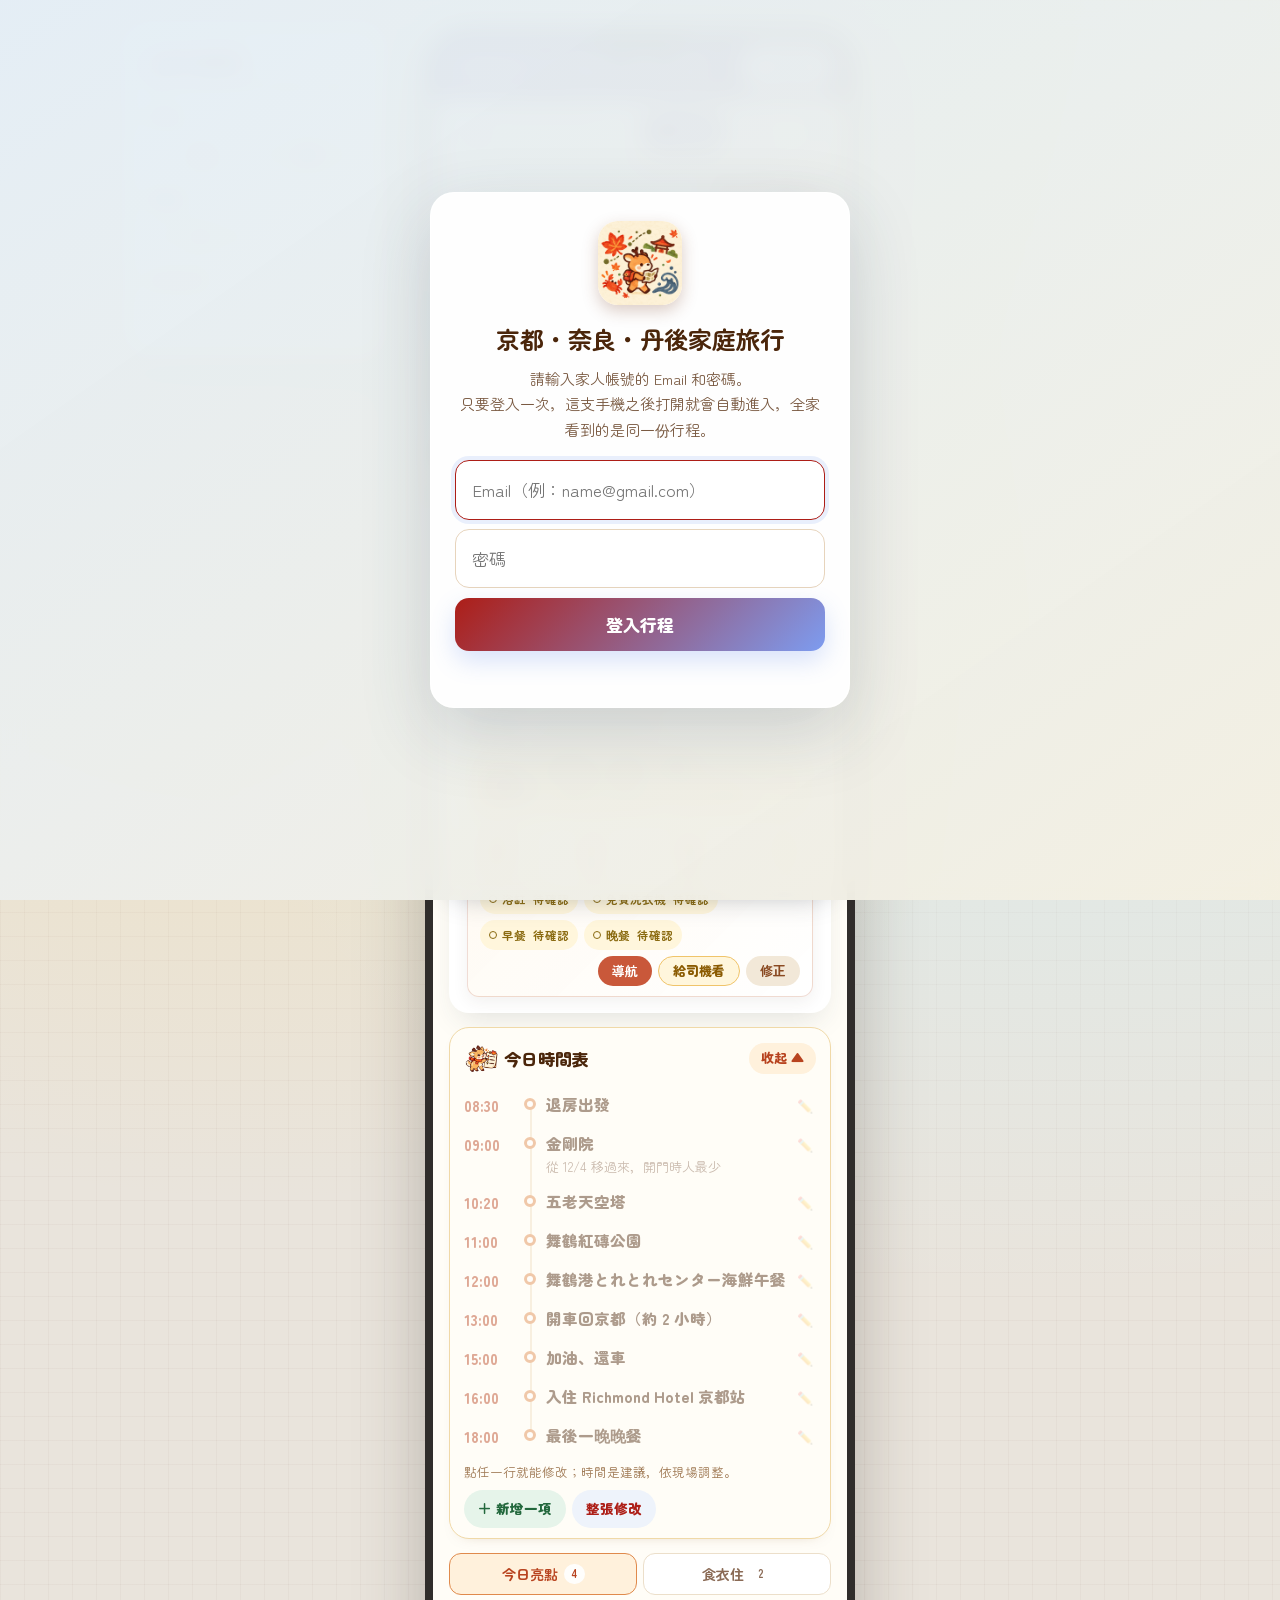
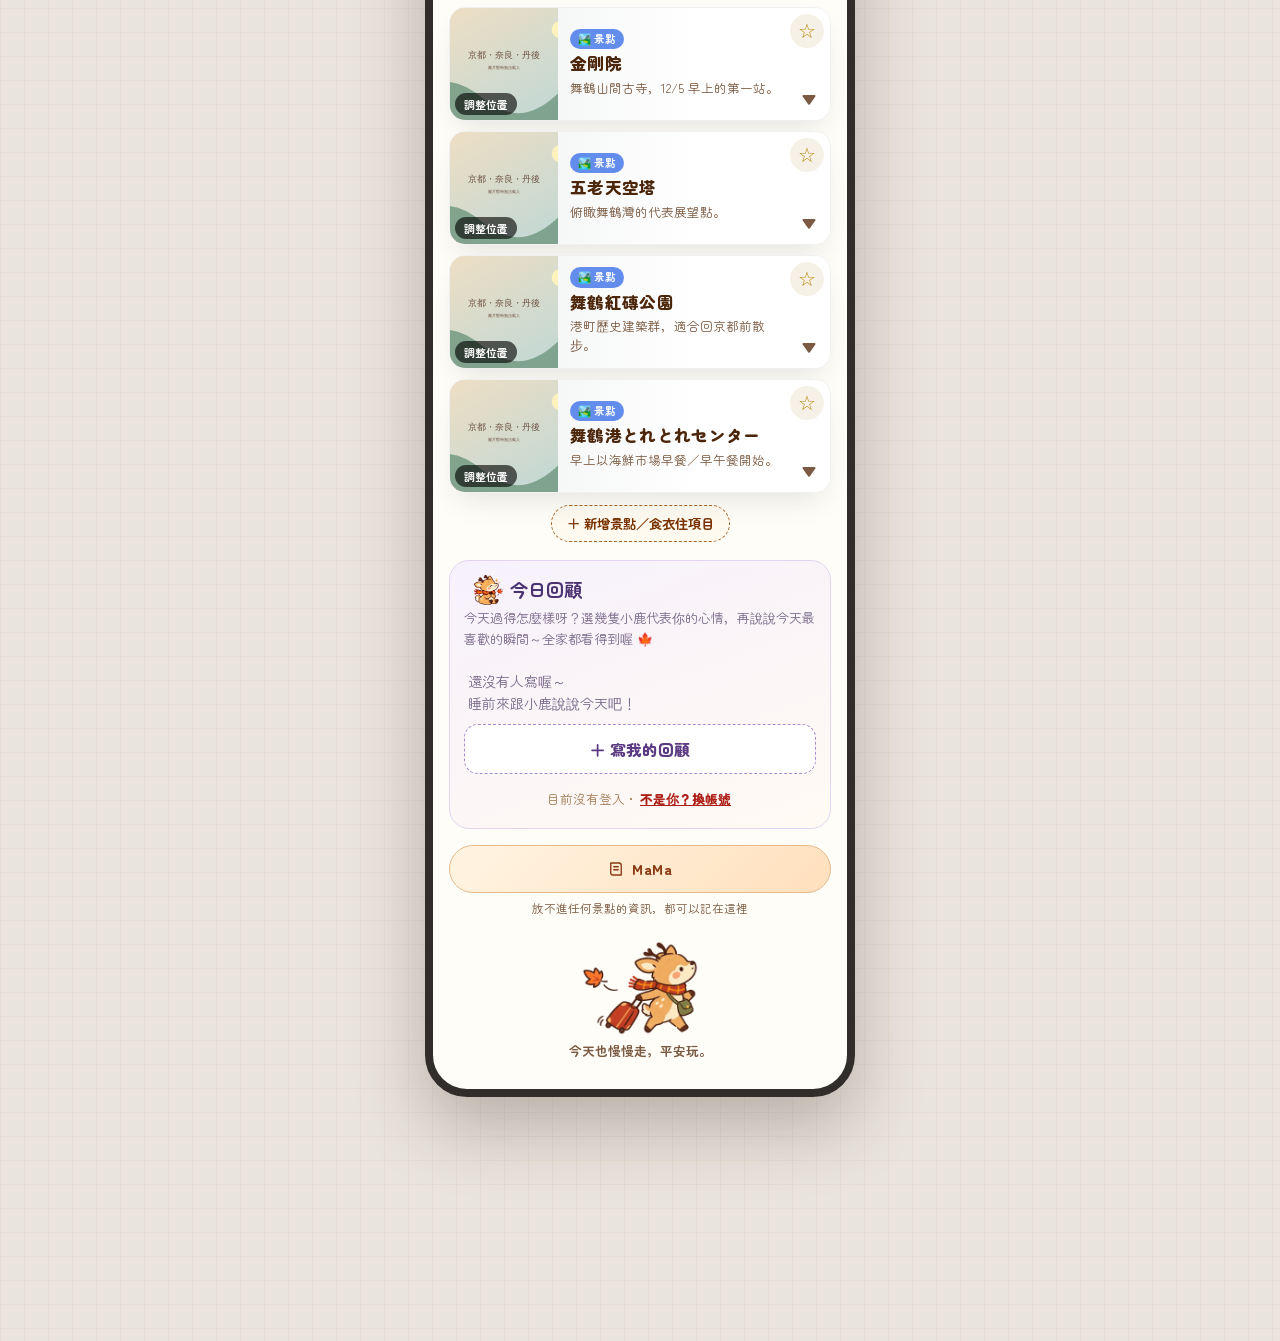
==== commit e3ca6202: "v103: 展開卡片不再限制高度，照片多時也能滑到刪除按鈕 Co-Authored-By: Claude Opus 5.5 <noreply@anthropic.com> Claude-Session" ====
--- a/index.html
+++ b/index.html
@@ -20,8 +20,8 @@
 <meta property="og:type" content="website">
 <link rel="preconnect" href="https://fonts.googleapis.com">
 <link href="https://fonts.googleapis.com/css2?family=Zen+Maru+Gothic:wght@400;500;700;900&family=Zen+Kaku+Gothic+New:wght@400;500;700&display=swap" rel="stylesheet">
-<link rel="stylesheet" href="style.css?v=101">
-<link rel="stylesheet" href="splash.css?v=101">
+<link rel="stylesheet" href="style.css?v=103">
+<link rel="stylesheet" href="splash.css?v=103">
 </head>
 <body class="family-locked">
 
@@ -316,7 +316,7 @@
 
 <input type="file" id="restoreFile" accept="application/json,.json" style="display:none" onchange="restoreBackupFile(event)">
 
-<script src="app.js?v=101"></script>
+<script src="app.js?v=103"></script>
 
 
 <div id="kyotoSplash" class="splash" hidden aria-label="京丹雅行載入中">
@@ -332,6 +332,6 @@
     <div class="splash__title"><strong>京丹雅行</strong><span>京都・奈良・京丹後</span></div>
   </div>
 </div>
-<script src="splash.js?v=101"></script>
+<script src="splash.js?v=103"></script>
 </body>
 </html>
--- a/style.css
+++ b/style.css
@@ -2358,3 +2358,6 @@
 .transport-card-compact>summary{grid-template-columns:auto minmax(0,1fr) auto!important;}
 .transport-day{white-space:nowrap;width:auto!important;min-width:42px;padding:0 7px;box-sizing:border-box;}
 .transport-card-compact .transport-day{min-width:34px;}
+/* v103：展開的卡片不再限制最高 2500px（照片多時下面的「刪除」等按鈕被切掉、滑不到） */
+.guide-card.open .guide-details-wrap{max-height:none;}
+.sub-spot-card.open .sub-spot-details-wrap{max-height:none;}
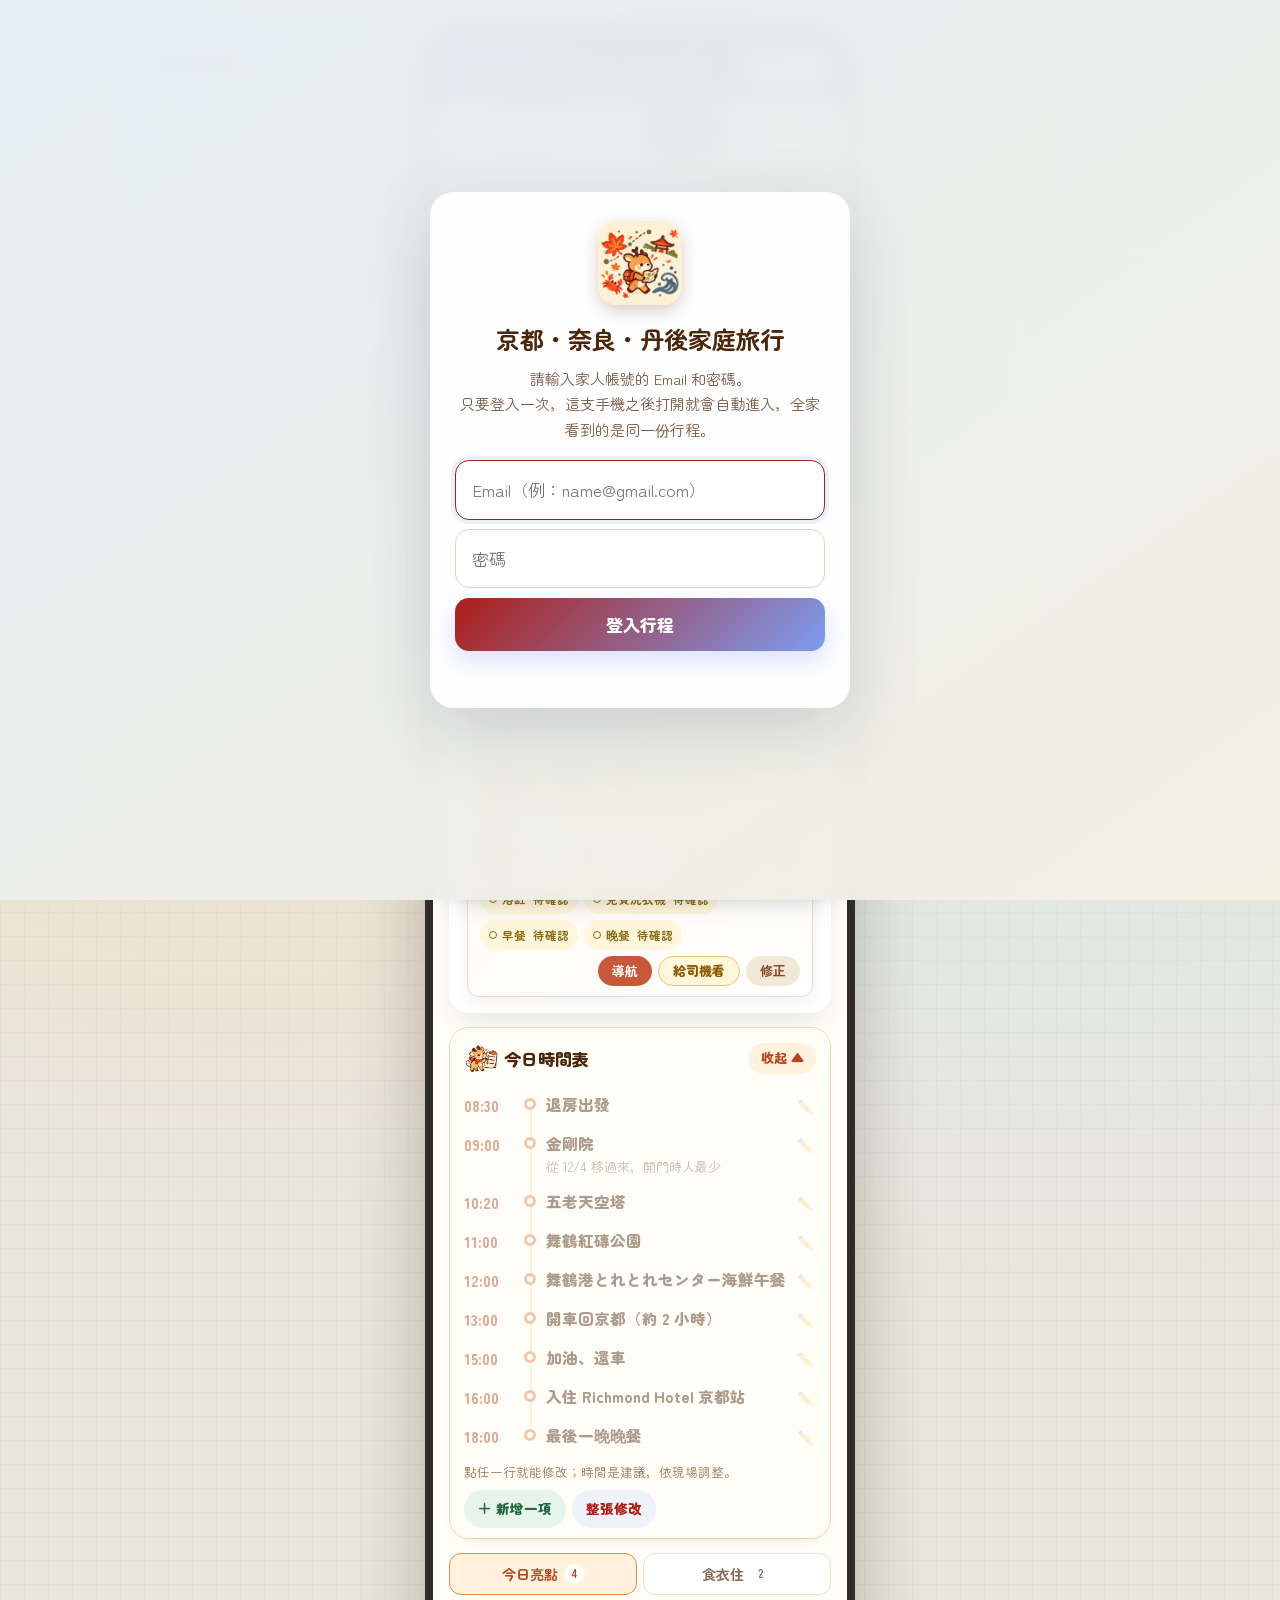
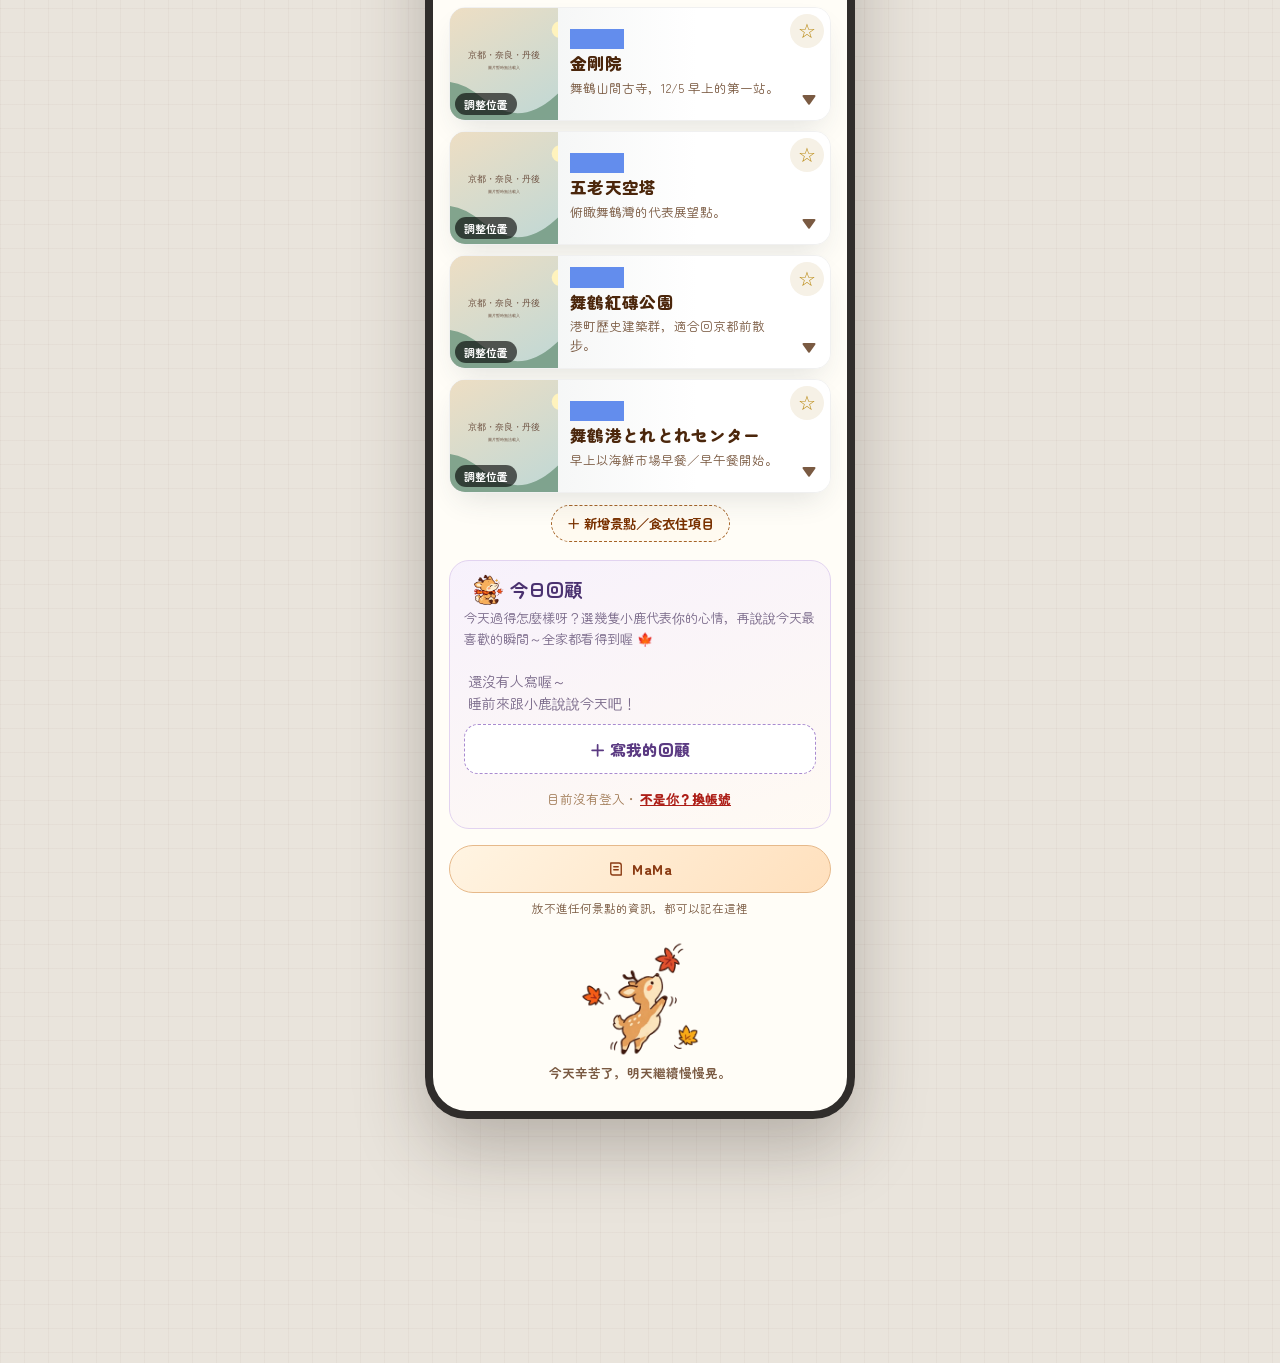
==== commit 965fad3f: "v105: 每日降雨提醒精簡醒目、與行程卡保持距離 Co-Authored-By: Claude Opus 5.5 <noreply@anthropic.com> Claude-Session: ht" ====
--- a/index.html
+++ b/index.html
@@ -20,8 +20,8 @@
 <meta property="og:type" content="website">
 <link rel="preconnect" href="https://fonts.googleapis.com">
 <link href="https://fonts.googleapis.com/css2?family=Zen+Maru+Gothic:wght@400;500;700;900&family=Zen+Kaku+Gothic+New:wght@400;500;700&display=swap" rel="stylesheet">
-<link rel="stylesheet" href="style.css?v=103">
-<link rel="stylesheet" href="splash.css?v=103">
+<link rel="stylesheet" href="style.css?v=105">
+<link rel="stylesheet" href="splash.css?v=105">
 </head>
 <body class="family-locked">
 
@@ -316,7 +316,7 @@
 
 <input type="file" id="restoreFile" accept="application/json,.json" style="display:none" onchange="restoreBackupFile(event)">
 
-<script src="app.js?v=103"></script>
+<script src="app.js?v=105"></script>
 
 
 <div id="kyotoSplash" class="splash" hidden aria-label="京丹雅行載入中">
@@ -332,6 +332,6 @@
     <div class="splash__title"><strong>京丹雅行</strong><span>京都・奈良・京丹後</span></div>
   </div>
 </div>
-<script src="splash.js?v=103"></script>
+<script src="splash.js?v=105"></script>
 </body>
 </html>
--- a/style.css
+++ b/style.css
@@ -2361,3 +2361,21 @@
 /* v103：展開的卡片不再限制最高 2500px（照片多時下面的「刪除」等按鈕被切掉、滑不到） */
 .guide-card.open .guide-details-wrap{max-height:none;}
 .sub-spot-card.open .sub-spot-details-wrap{max-height:none;}
+/* v104：預約資訊不用展開就看得到 */
+.book-peek{display:flex;gap:5px;align-items:flex-start;margin-top:6px;padding:5px 9px;border-radius:10px;background:#eef7f0;border:1px solid #cfe6d6;color:#1f5e37;font-size:13px;font-weight:700;line-height:1.45;}
+.book-peek>span:last-child{display:-webkit-box;-webkit-line-clamp:2;-webkit-box-orient:vertical;overflow:hidden;white-space:pre-line;word-break:break-word;}
+.book-peek.todo{background:#fff6e6;border-color:#f3dcae;color:#8a5a12;}
+.book-peek.paid{background:#eef3fb;border-color:#cfdcf0;color:#2c4f86;}
+.guide-card.open .book-peek>span:last-child,.sub-spot-card.open .book-peek>span:last-child{-webkit-line-clamp:unset;}
+/* v105：每日降雨提醒精簡醒目，和下面的行程卡保持距離 */
+#dayRainSlot .rain-banner.day{margin:8px 0 18px;}
+.rain-banner.day{align-items:center;gap:10px;padding:8px 12px;border-radius:14px;border:0;box-shadow:0 6px 14px -8px rgba(30,90,170,.55);}
+.rain-banner.day.hi{background:linear-gradient(135deg,#2f7fd8,#1f5fb5);color:#fff;}
+.rain-banner.day.mid{background:#e3efff;color:#174a86;border:1.5px solid #9cc4ee;box-shadow:none;}
+.rain-banner.day .rb-pct{flex:none;display:inline-flex;align-items:center;gap:2px;font-size:20px;line-height:1;padding:6px 10px;border-radius:12px;background:rgba(255,255,255,.2);}
+.rain-banner.day.mid .rb-pct{background:#fff;}
+.rain-banner.day .rb-pct b{font-size:20px;font-weight:900;}
+.rain-banner.day .rb-text{display:flex;flex-direction:column;min-width:0;line-height:1.35;}
+.rain-banner.day .rb-text b{font-size:15px;font-weight:900;}
+.rain-banner.day .rb-text span{font-size:13px;opacity:.95;}
+.rain-banner.day .rb-text small{font-size:12px;margin-top:2px;opacity:.9;}
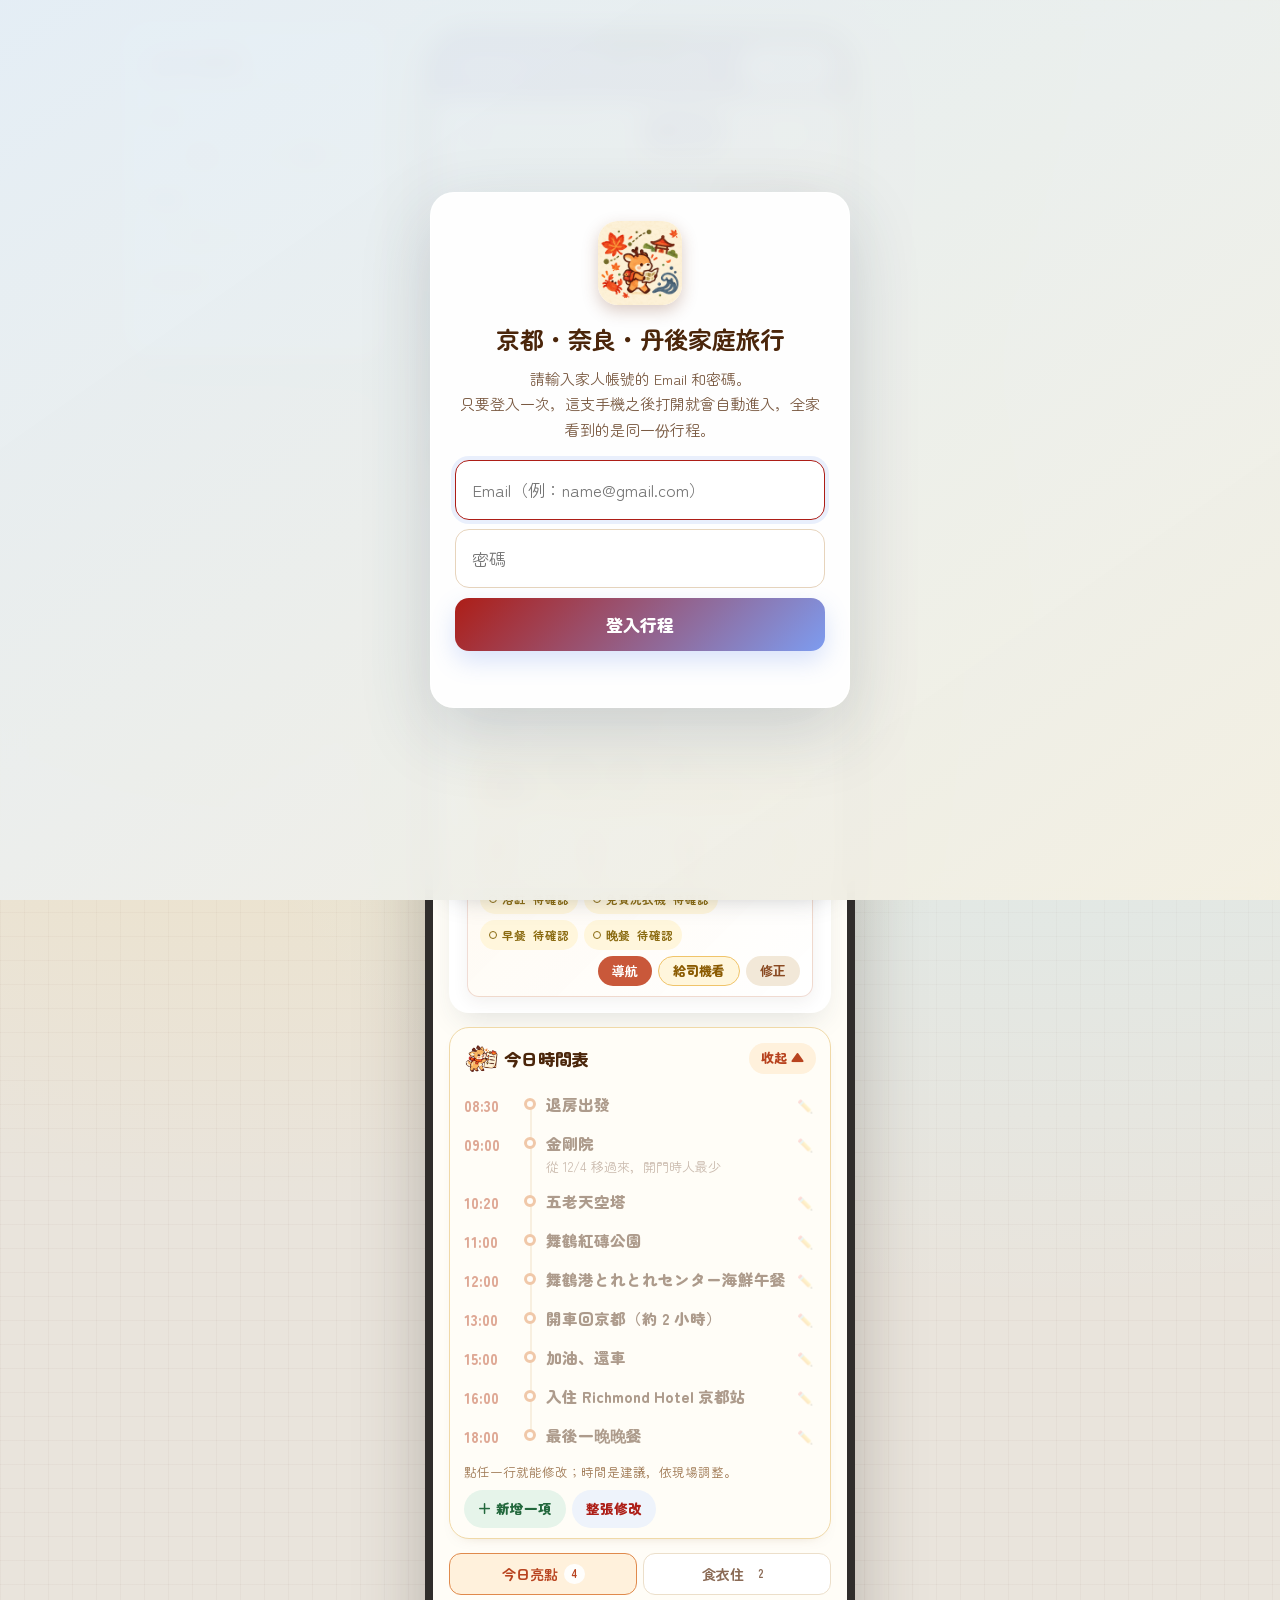
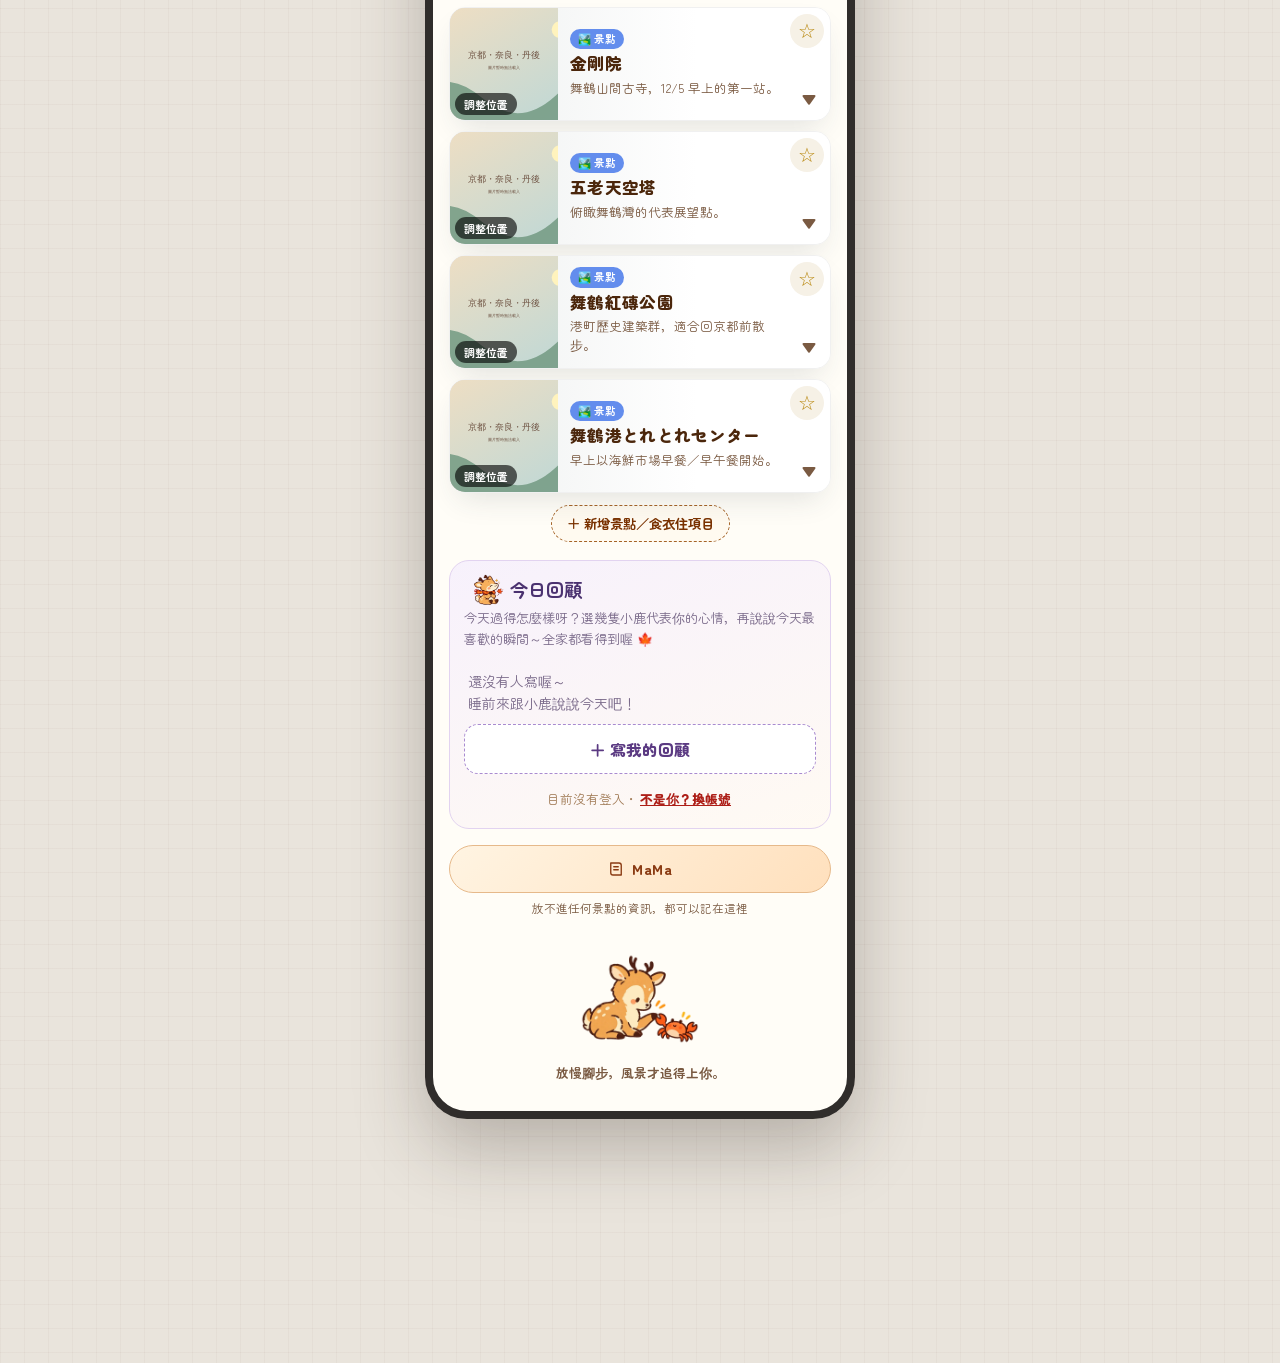
==== commit b0d5dddc: "v106: 上方工具列捲動後固定、下方導覽列避開手機導覽列 Co-Authored-By: Claude Opus 5.5 <noreply@anthropic.com> Claude-Session" ====
--- a/index.html
+++ b/index.html
@@ -20,8 +20,8 @@
 <meta property="og:type" content="website">
 <link rel="preconnect" href="https://fonts.googleapis.com">
 <link href="https://fonts.googleapis.com/css2?family=Zen+Maru+Gothic:wght@400;500;700;900&family=Zen+Kaku+Gothic+New:wght@400;500;700&display=swap" rel="stylesheet">
-<link rel="stylesheet" href="style.css?v=105">
-<link rel="stylesheet" href="splash.css?v=105">
+<link rel="stylesheet" href="style.css?v=106">
+<link rel="stylesheet" href="splash.css?v=106">
 </head>
 <body class="family-locked">
 
@@ -316,7 +316,7 @@
 
 <input type="file" id="restoreFile" accept="application/json,.json" style="display:none" onchange="restoreBackupFile(event)">
 
-<script src="app.js?v=105"></script>
+<script src="app.js?v=106"></script>
 
 
 <div id="kyotoSplash" class="splash" hidden aria-label="京丹雅行載入中">
@@ -332,6 +332,6 @@
     <div class="splash__title"><strong>京丹雅行</strong><span>京都・奈良・京丹後</span></div>
   </div>
 </div>
-<script src="splash.js?v=105"></script>
+<script src="splash.js?v=106"></script>
 </body>
 </html>
--- a/style.css
+++ b/style.css
@@ -2379,3 +2379,9 @@
 .rain-banner.day .rb-text b{font-size:15px;font-weight:900;}
 .rain-banner.day .rb-text span{font-size:13px;opacity:.95;}
 .rain-banner.day .rb-text small{font-size:12px;margin-top:2px;opacity:.9;}
+/* v106：上方工具列捲動後固定；下方導覽列不被手機導覽列蓋住 */
+.tools-sentinel{height:1px;margin-bottom:-1px;}
+.tools-holder{height:0;}
+body.tools-pinned #main-header .header-top{position:fixed;z-index:650;box-sizing:border-box;padding:calc(6px + env(safe-area-inset-top,0px)) 12px 6px;background:rgba(255,248,236,.94);-webkit-backdrop-filter:blur(10px);backdrop-filter:blur(10px);box-shadow:0 4px 14px -8px rgba(90,50,20,.45);border-radius:0 0 16px 16px;}
+.bottom-nav{bottom:calc(max(12px, env(safe-area-inset-bottom)) + var(--vv-gap,0px))!important;}
+body.tools-pinned .guide-card.open>.guide-header,body.tools-pinned .sub-spot-card.open>.sub-spot-header{top:var(--pin-top,0px)!important;}
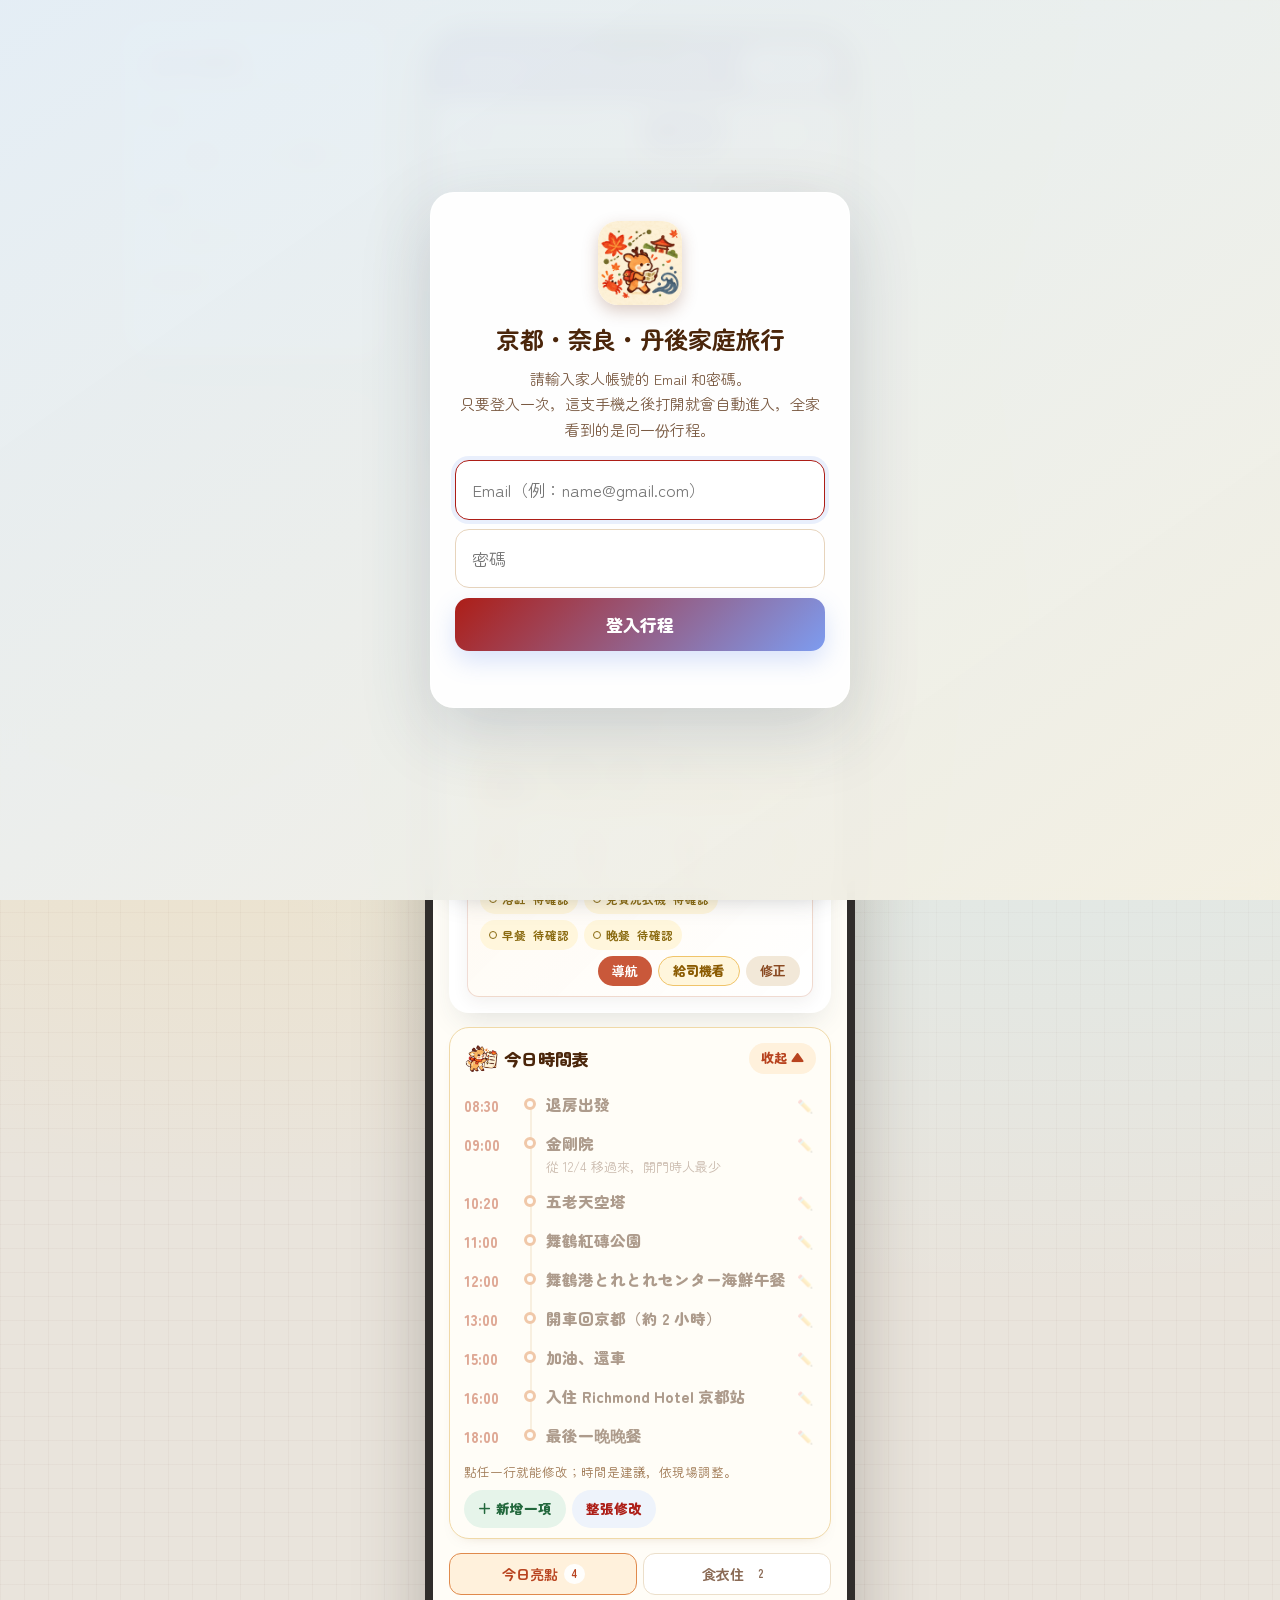
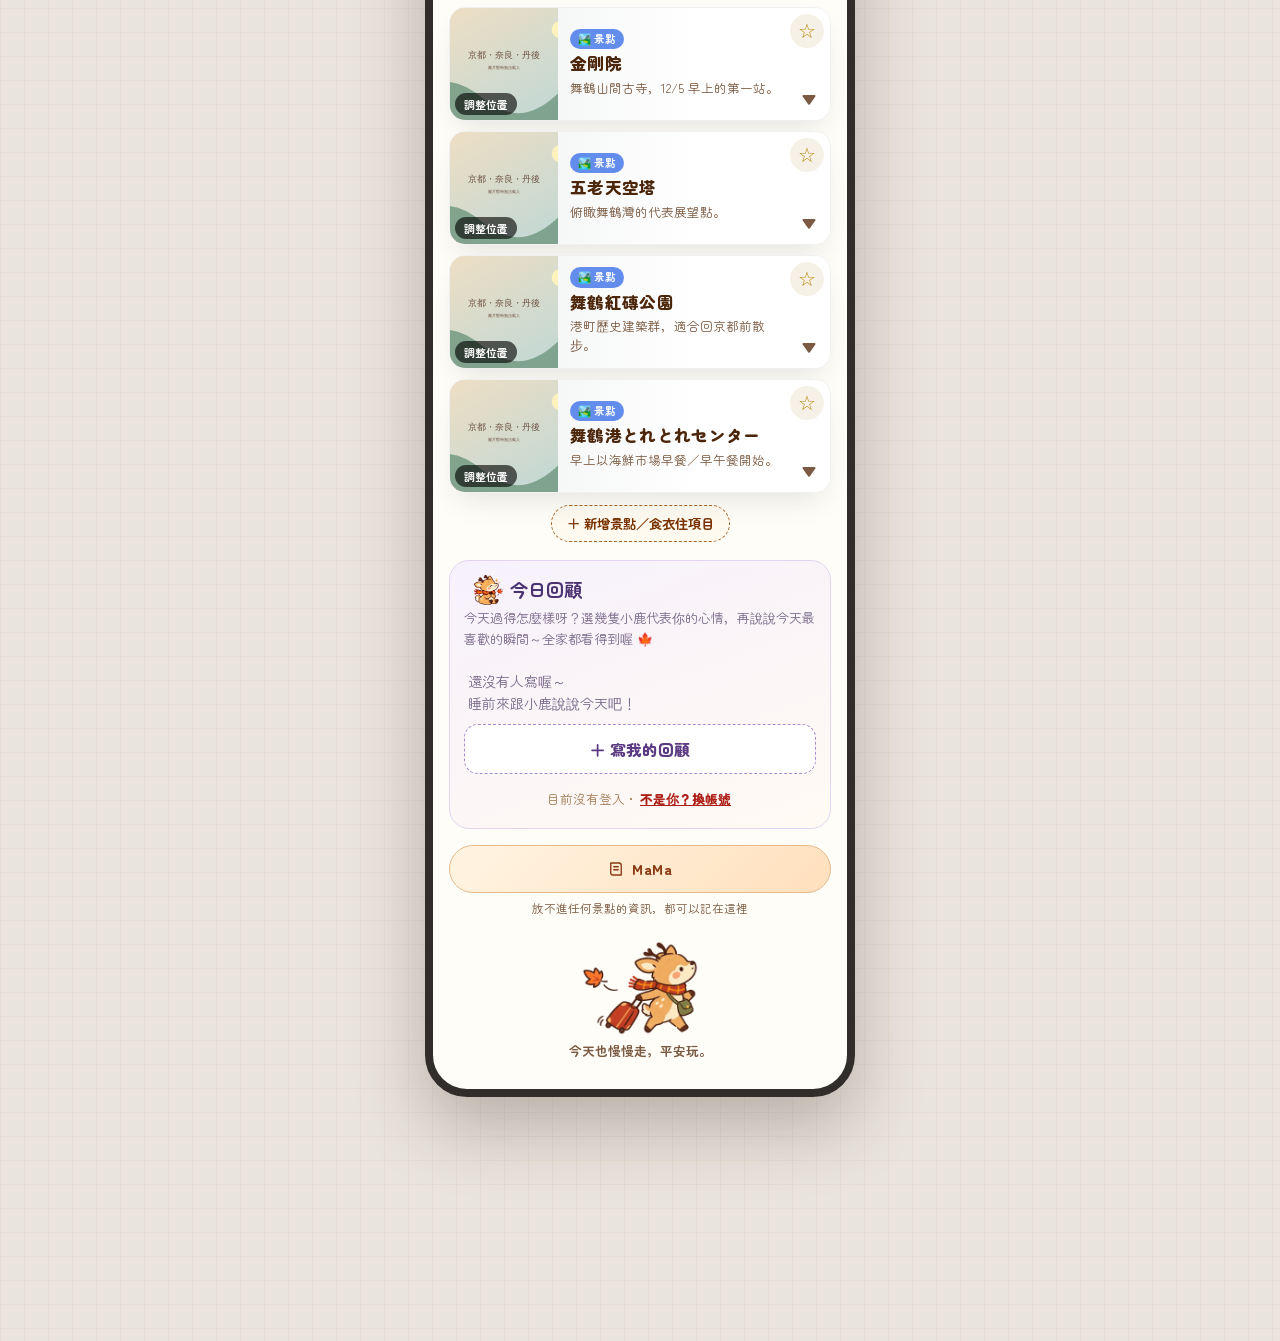
==== commit 11134002: "v107: 拿掉 viewport-fit=cover，避免網頁被畫到手機狀態列與導覽列下面 Co-Authored-By: Claude Opus 5.5 <noreply@anthropic.co" ====
--- a/index.html
+++ b/index.html
@@ -2,7 +2,7 @@
 <html lang="zh-Hant">
 <head>
 <meta charset="UTF-8">
-<meta name="viewport" content="width=device-width, initial-scale=1.0, viewport-fit=cover">
+<meta name="viewport" content="width=device-width, initial-scale=1.0">
 <meta name="theme-color" content="#fdedd5">
 <script>try{if((window.matchMedia&&matchMedia("(display-mode: standalone)").matches)||navigator.standalone||/[?&]splash=1/.test(location.search))document.documentElement.classList.add("show-splash");}catch(e){}</script>
 <link rel="manifest" href="manifest.webmanifest">
@@ -20,8 +20,8 @@
 <meta property="og:type" content="website">
 <link rel="preconnect" href="https://fonts.googleapis.com">
 <link href="https://fonts.googleapis.com/css2?family=Zen+Maru+Gothic:wght@400;500;700;900&family=Zen+Kaku+Gothic+New:wght@400;500;700&display=swap" rel="stylesheet">
-<link rel="stylesheet" href="style.css?v=106">
-<link rel="stylesheet" href="splash.css?v=106">
+<link rel="stylesheet" href="style.css?v=107">
+<link rel="stylesheet" href="splash.css?v=107">
 </head>
 <body class="family-locked">
 
@@ -316,7 +316,7 @@
 
 <input type="file" id="restoreFile" accept="application/json,.json" style="display:none" onchange="restoreBackupFile(event)">
 
-<script src="app.js?v=106"></script>
+<script src="app.js?v=107"></script>
 
 
 <div id="kyotoSplash" class="splash" hidden aria-label="京丹雅行載入中">
@@ -332,6 +332,6 @@
     <div class="splash__title"><strong>京丹雅行</strong><span>京都・奈良・京丹後</span></div>
   </div>
 </div>
-<script src="splash.js?v=106"></script>
+<script src="splash.js?v=107"></script>
 </body>
 </html>
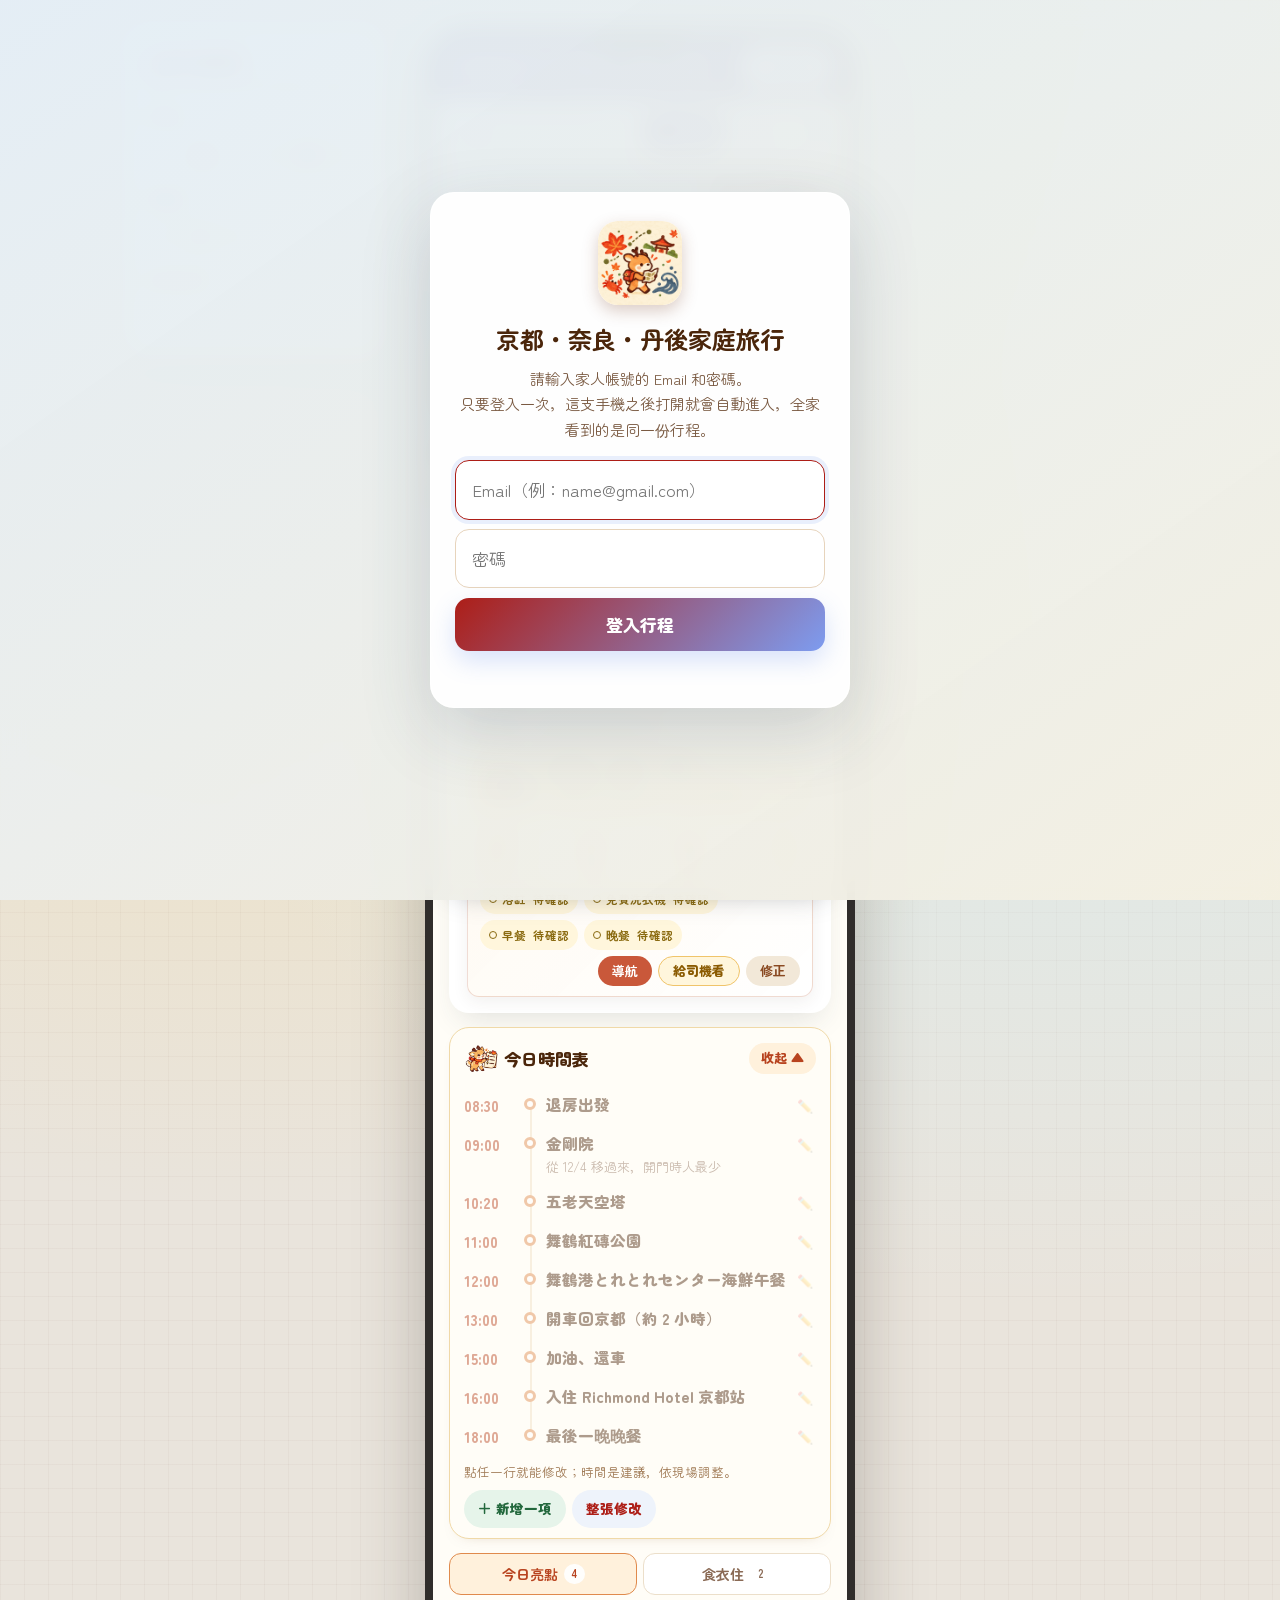
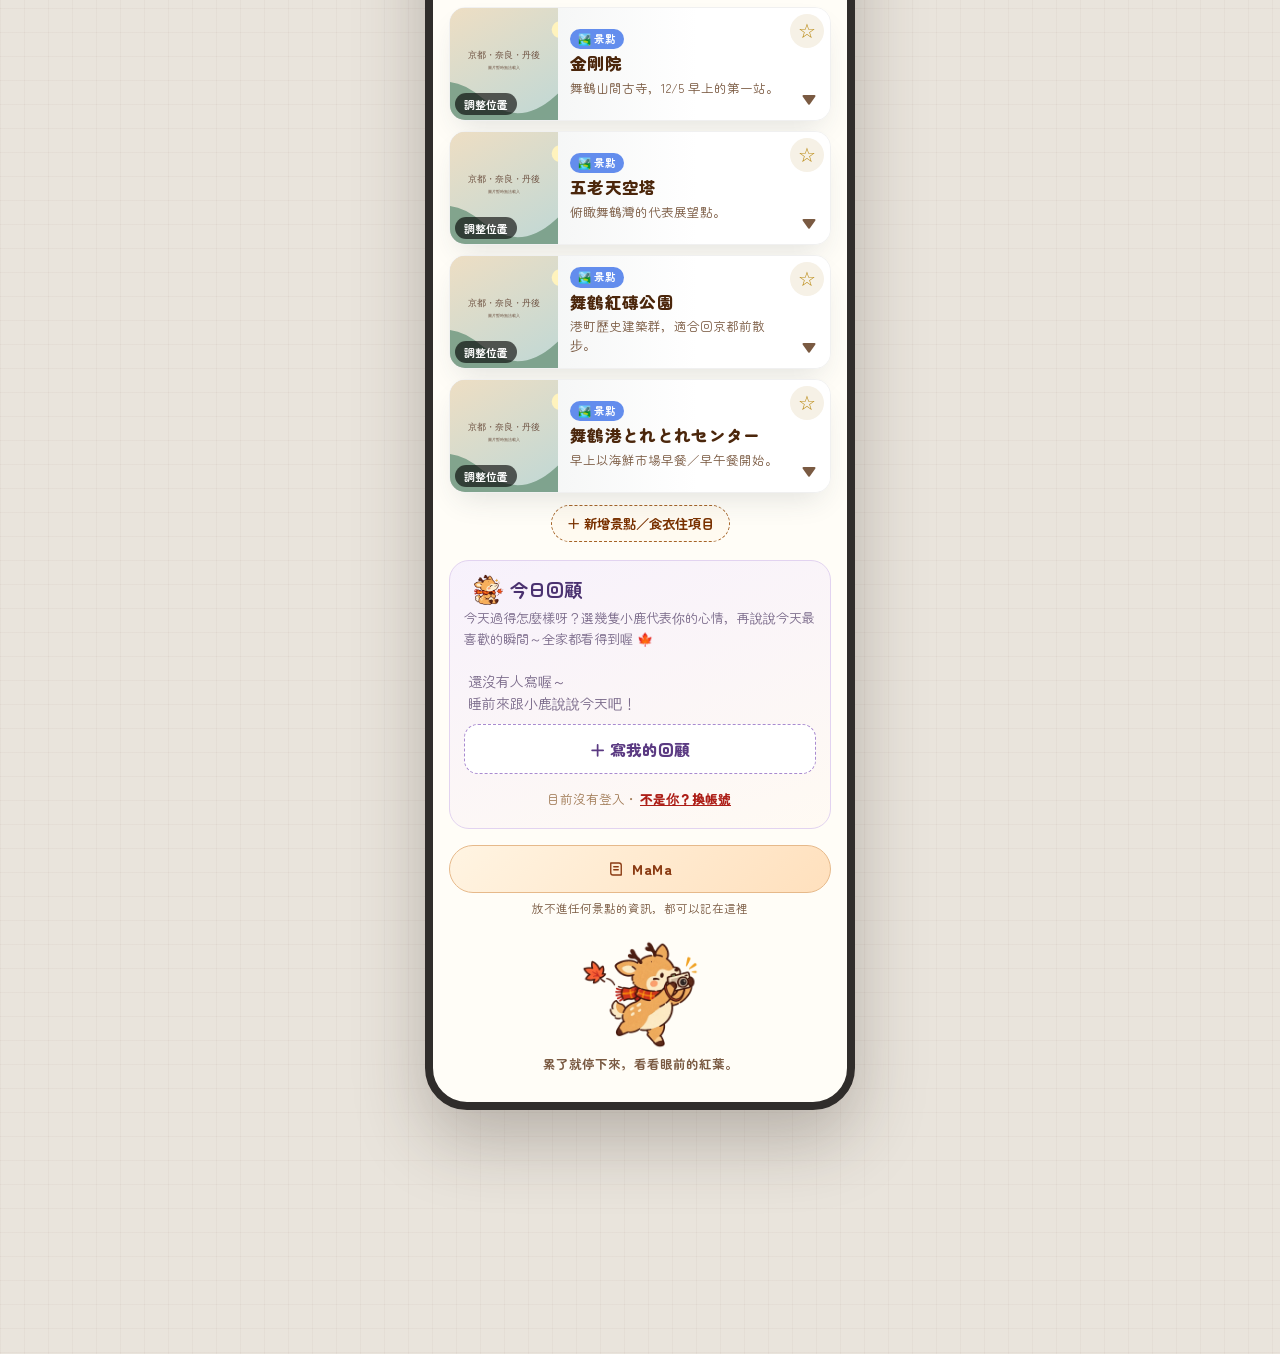
==== commit aa5e7f51: "v108: 偵測 App 被畫到系統列下時自動留空間，⚙️ 可手動切換 Co-Authored-By: Claude Opus 5.5 <noreply@anthropic.com> Claude-S" ====
--- a/index.html
+++ b/index.html
@@ -20,8 +20,8 @@
 <meta property="og:type" content="website">
 <link rel="preconnect" href="https://fonts.googleapis.com">
 <link href="https://fonts.googleapis.com/css2?family=Zen+Maru+Gothic:wght@400;500;700;900&family=Zen+Kaku+Gothic+New:wght@400;500;700&display=swap" rel="stylesheet">
-<link rel="stylesheet" href="style.css?v=107">
-<link rel="stylesheet" href="splash.css?v=107">
+<link rel="stylesheet" href="style.css?v=108">
+<link rel="stylesheet" href="splash.css?v=108">
 </head>
 <body class="family-locked">
 
@@ -316,7 +316,7 @@
 
 <input type="file" id="restoreFile" accept="application/json,.json" style="display:none" onchange="restoreBackupFile(event)">
 
-<script src="app.js?v=107"></script>
+<script src="app.js?v=108"></script>
 
 
 <div id="kyotoSplash" class="splash" hidden aria-label="京丹雅行載入中">
@@ -332,6 +332,6 @@
     <div class="splash__title"><strong>京丹雅行</strong><span>京都・奈良・京丹後</span></div>
   </div>
 </div>
-<script src="splash.js?v=107"></script>
+<script src="splash.js?v=108"></script>
 </body>
 </html>
--- a/style.css
+++ b/style.css
@@ -2385,3 +2385,9 @@
 body.tools-pinned #main-header .header-top{position:fixed;z-index:650;box-sizing:border-box;padding:calc(6px + env(safe-area-inset-top,0px)) 12px 6px;background:rgba(255,248,236,.94);-webkit-backdrop-filter:blur(10px);backdrop-filter:blur(10px);box-shadow:0 4px 14px -8px rgba(90,50,20,.45);border-radius:0 0 16px 16px;}
 .bottom-nav{bottom:calc(max(12px, env(safe-area-inset-bottom)) + var(--vv-gap,0px))!important;}
 body.tools-pinned .guide-card.open>.guide-header,body.tools-pinned .sub-spot-card.open>.sub-spot-header{top:var(--pin-top,0px)!important;}
+/* v108：手機沒回報安全區時，自己留出狀態列／底部按鈕的空間 */
+body.sys-pad{padding-top:var(--sys-top,0px);}
+body.sys-pad .bottom-nav{bottom:calc(12px + var(--sys-bottom,0px) + var(--vv-gap,0px))!important;}
+body.sys-pad{padding-bottom:calc(110px + var(--sys-bottom,0px));}
+body.sys-pad.mode-edit .edit-mode-bar{top:var(--sys-top,0px);}
+body.sys-pad .undo-toast,body.sys-pad .update-banner{bottom:calc(84px + var(--sys-bottom,0px))!important;}
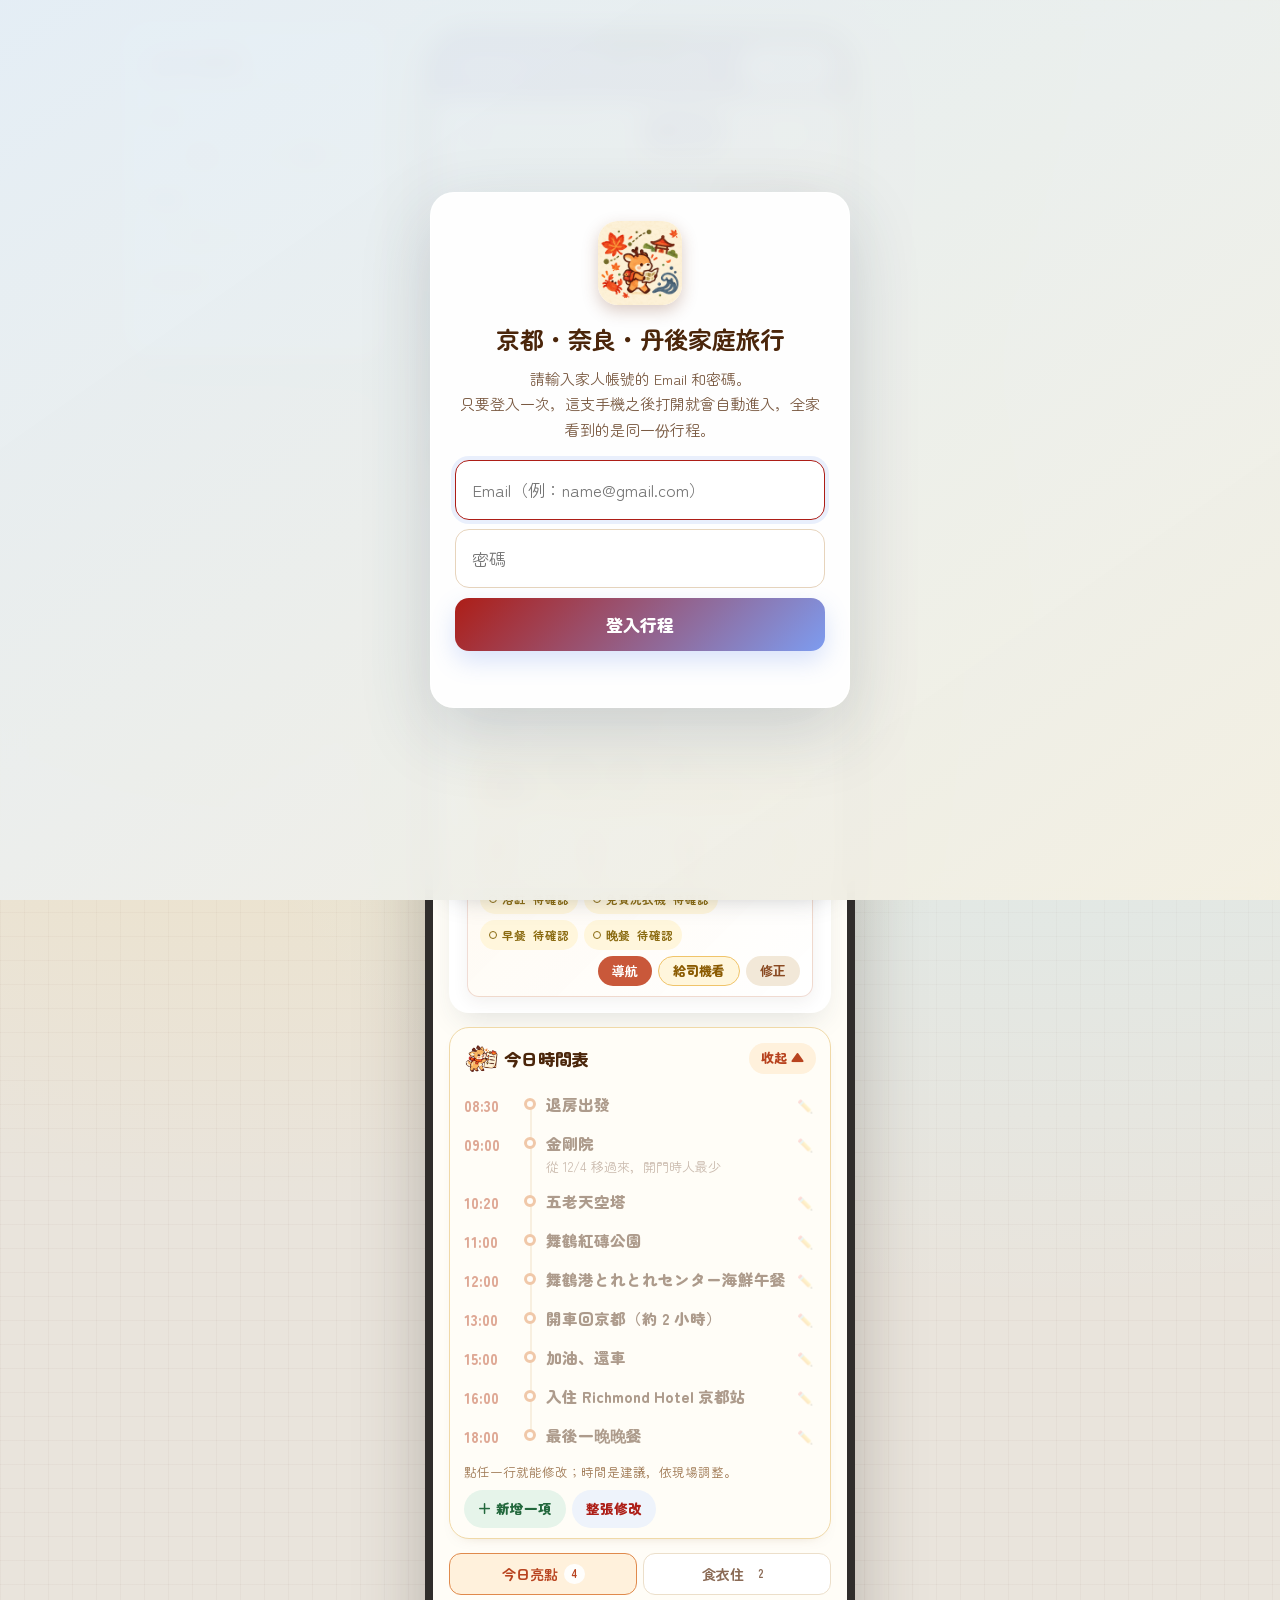
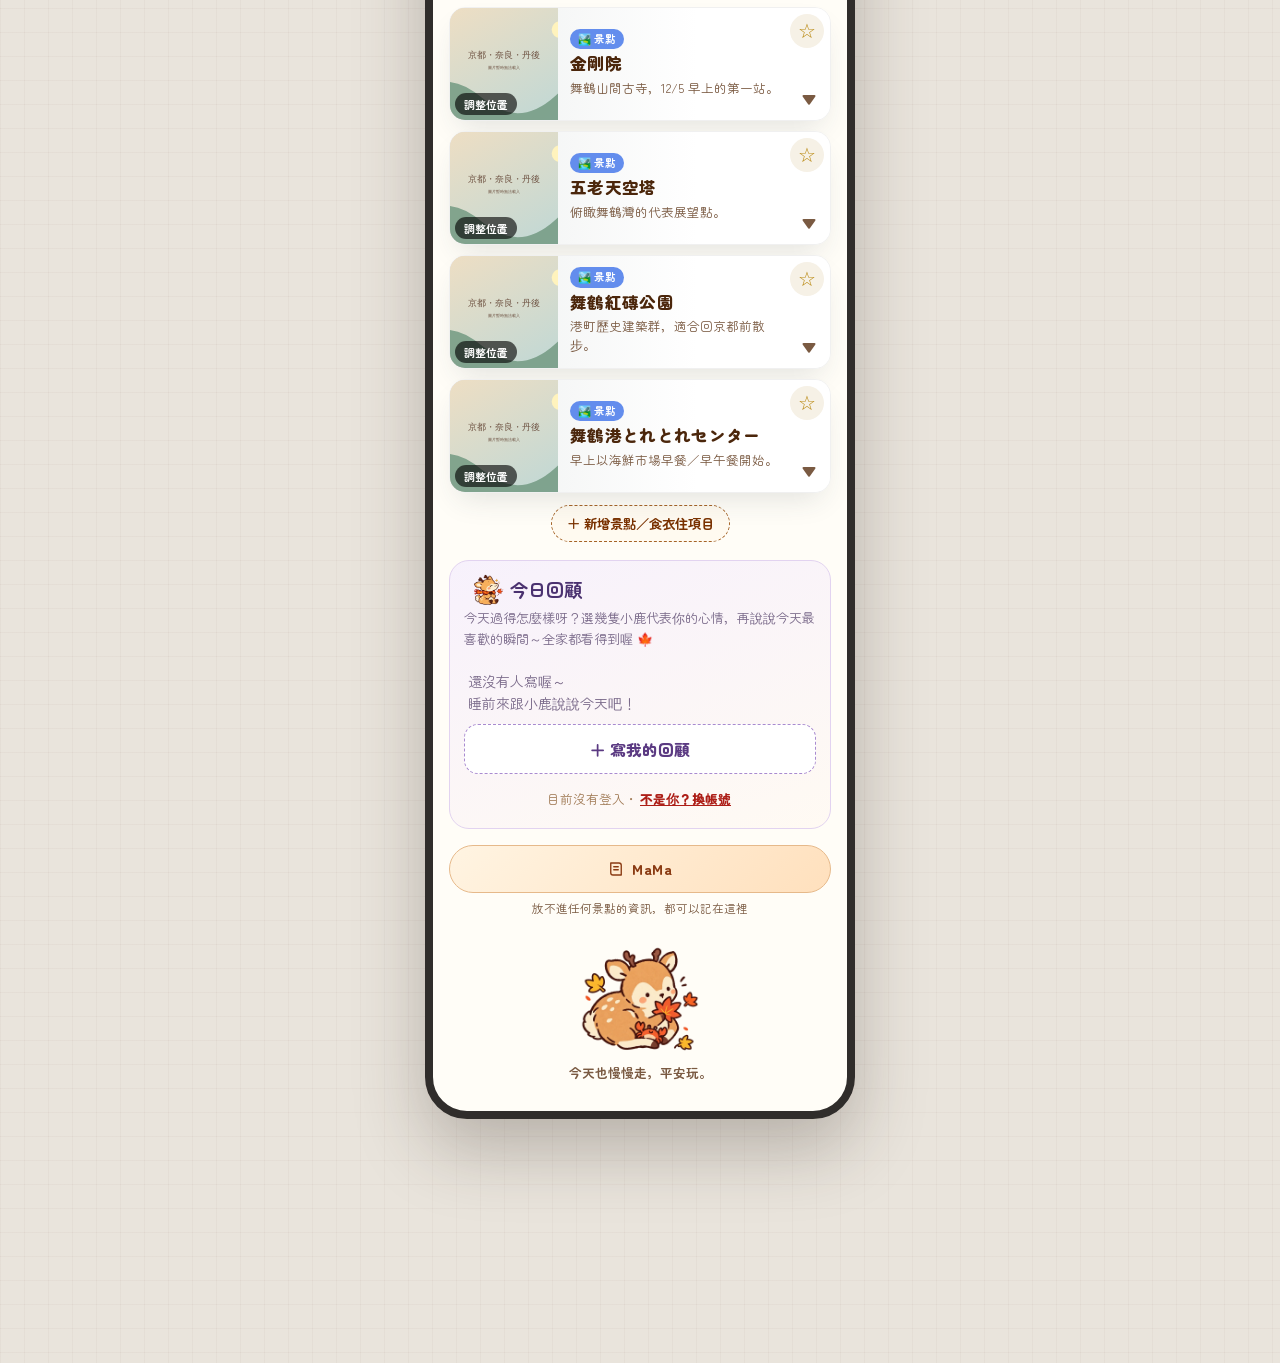
==== commit 6a4697a3: "v109: 每日天氣頁加入日本氣象廳官方預報（最高最低、降雨機率），Open-Meteo 備援 Co-Authored-By: Claude Opus 5.5 <noreply@anthropic.c" ====
--- a/index.html
+++ b/index.html
@@ -20,8 +20,8 @@
 <meta property="og:type" content="website">
 <link rel="preconnect" href="https://fonts.googleapis.com">
 <link href="https://fonts.googleapis.com/css2?family=Zen+Maru+Gothic:wght@400;500;700;900&family=Zen+Kaku+Gothic+New:wght@400;500;700&display=swap" rel="stylesheet">
-<link rel="stylesheet" href="style.css?v=108">
-<link rel="stylesheet" href="splash.css?v=108">
+<link rel="stylesheet" href="style.css?v=109">
+<link rel="stylesheet" href="splash.css?v=109">
 </head>
 <body class="family-locked">
 
@@ -316,7 +316,7 @@
 
 <input type="file" id="restoreFile" accept="application/json,.json" style="display:none" onchange="restoreBackupFile(event)">
 
-<script src="app.js?v=108"></script>
+<script src="app.js?v=109"></script>
 
 
 <div id="kyotoSplash" class="splash" hidden aria-label="京丹雅行載入中">
@@ -332,6 +332,6 @@
     <div class="splash__title"><strong>京丹雅行</strong><span>京都・奈良・京丹後</span></div>
   </div>
 </div>
-<script src="splash.js?v=108"></script>
+<script src="splash.js?v=109"></script>
 </body>
 </html>
--- a/style.css
+++ b/style.css
@@ -2391,3 +2391,24 @@
 body.sys-pad{padding-bottom:calc(110px + var(--sys-bottom,0px));}
 body.sys-pad.mode-edit .edit-mode-bar{top:var(--sys-top,0px);}
 body.sys-pad .undo-toast,body.sys-pad .update-banner{bottom:calc(84px + var(--sys-bottom,0px))!important;}
+/* v109：日本氣象廳預報卡 */
+.fc-card{margin:10px 0 12px;padding:12px;border-radius:16px;background:#fff;border:1.5px solid #d9e6f5;box-shadow:0 6px 16px -12px rgba(30,80,150,.45);}
+.fc-title{display:flex;align-items:baseline;gap:8px;flex-wrap:wrap;font-size:16px;font-weight:900;color:#1d4a80;margin-bottom:6px;}
+.fc-title small{font-size:11.5px;font-weight:700;color:#7a8ba3;}
+.fc-row{display:grid;grid-template-columns:44px minmax(0,1fr) auto;gap:10px;align-items:center;padding:8px 0;border-top:1px dashed #e3ebf5;}
+.fc-row:first-of-type{border-top:0;}
+.fc-ic{font-size:32px;text-align:center;line-height:1;}
+.fc-place{font-size:14.5px;font-weight:900;color:var(--ink);}
+.fc-place small{font-size:12px;font-weight:700;color:#8a96a8;}
+.fc-text{font-size:13.5px;color:#4a5a70;line-height:1.45;margin-top:1px;}
+.fc-temp{display:flex;flex-direction:column;align-items:flex-end;gap:0;line-height:1.15;}
+.fc-temp .hi{font-size:22px;font-weight:900;color:#d0532c;}
+.fc-temp .lo{font-size:17px;font-weight:800;color:#2f6fb8;}
+.fc-pops{display:flex;gap:4px;margin-top:6px;flex-wrap:wrap;}
+.fc-pops span{display:flex;flex-direction:column;align-items:center;min-width:46px;padding:3px 6px;border-radius:8px;background:#f1f5fa;font-size:13.5px;font-weight:800;color:#3d5677;}
+.fc-pops span small{font-size:10.5px;font-weight:700;color:#8a96a8;}
+.fc-pops span.wet{background:#2f7fd8;color:#fff;}
+.fc-pops span.wet small{color:#dceaff;}
+.fc-pops.one em{align-self:center;font-style:normal;font-size:11.5px;color:#8a96a8;margin-left:4px;}
+.fc-empty{font-size:13.5px;color:#7a8ba3;padding:6px 0;}
+.dw-now-title{margin:4px 2px 6px;font-size:13.5px;font-weight:800;color:#8a6a55;}
